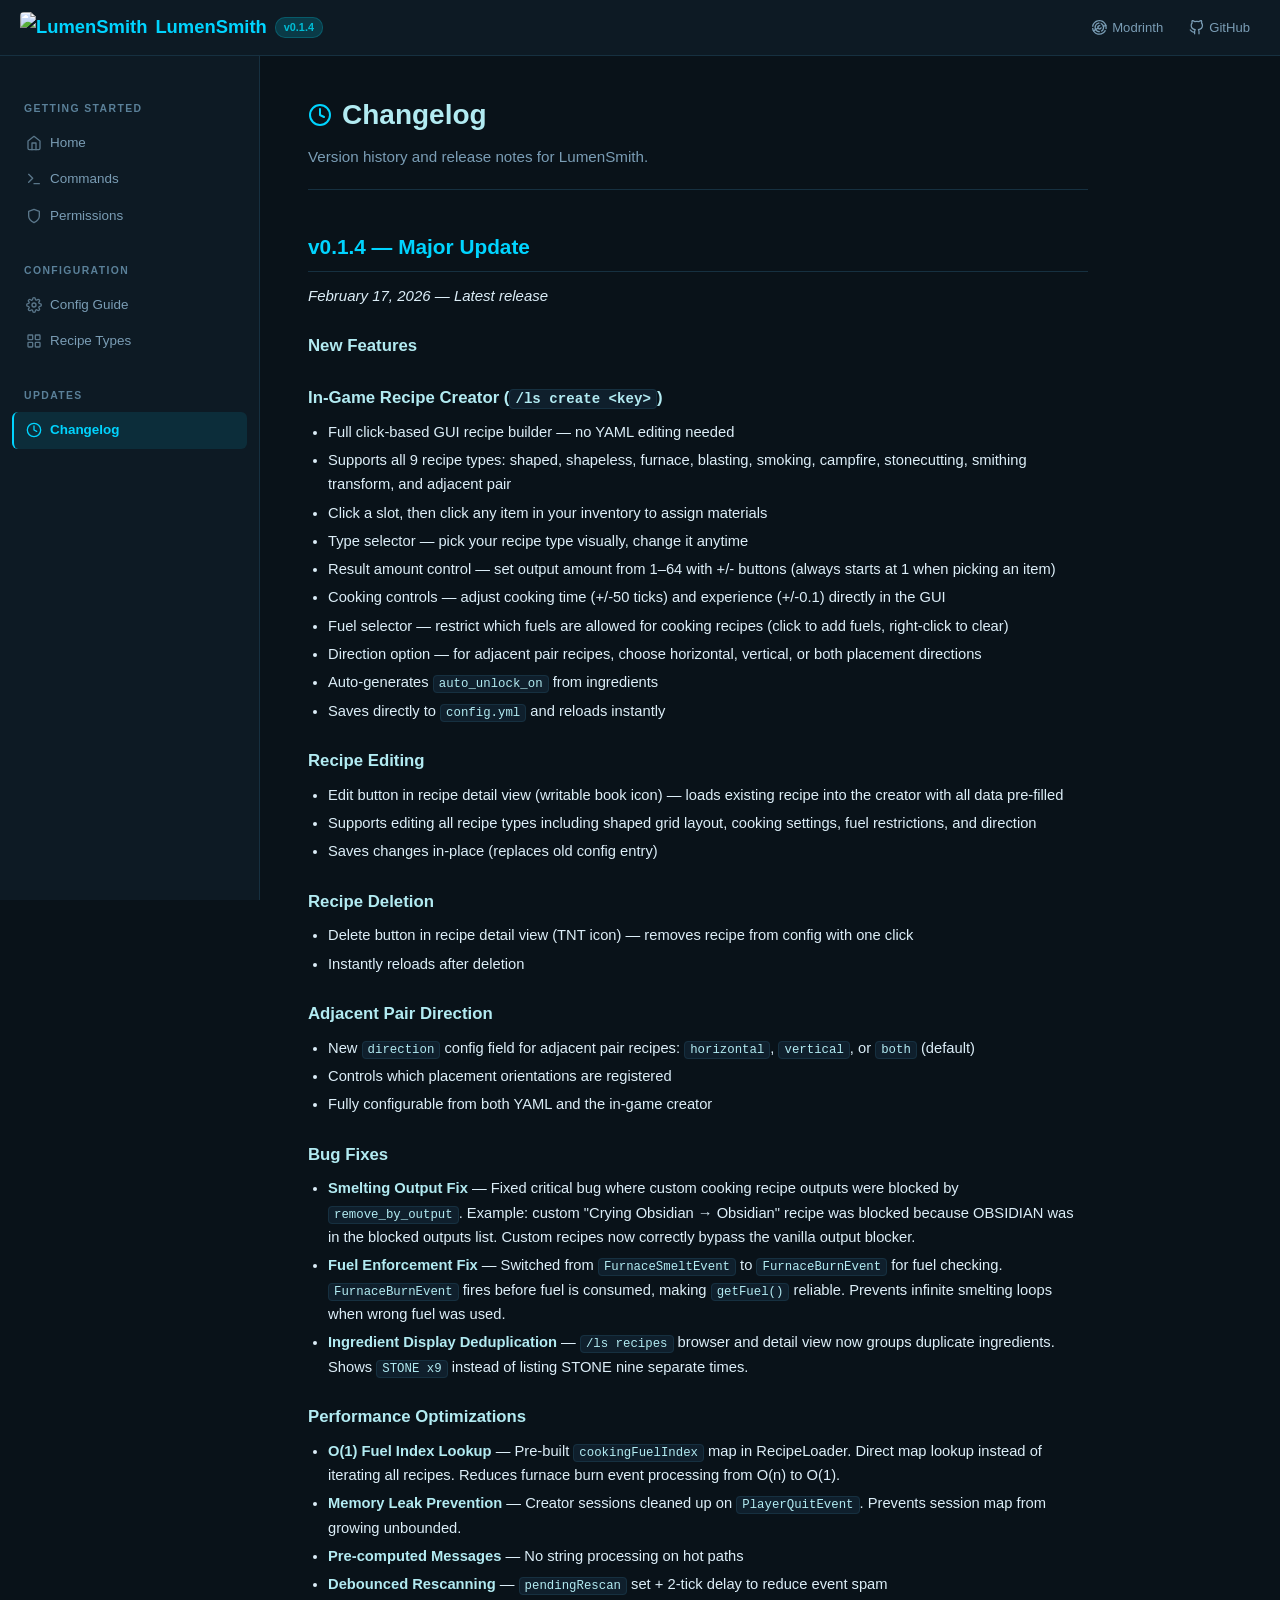
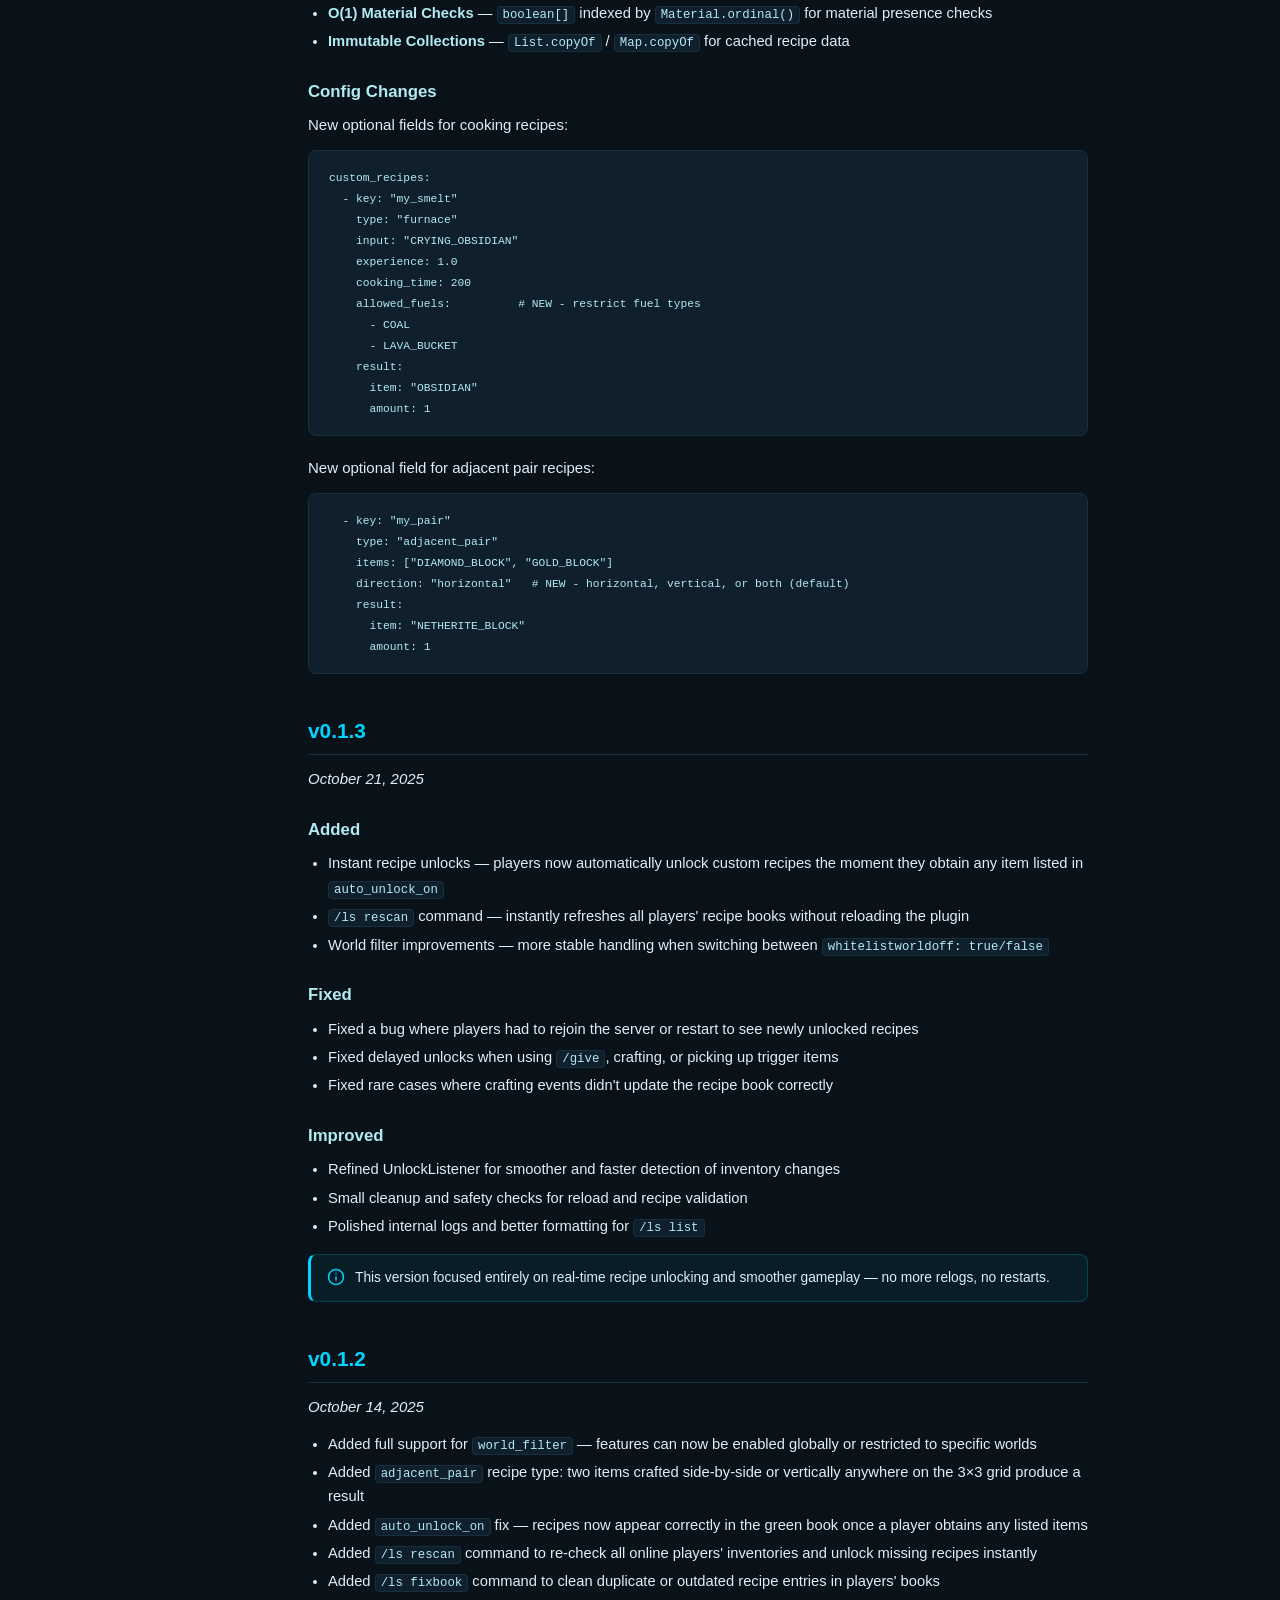
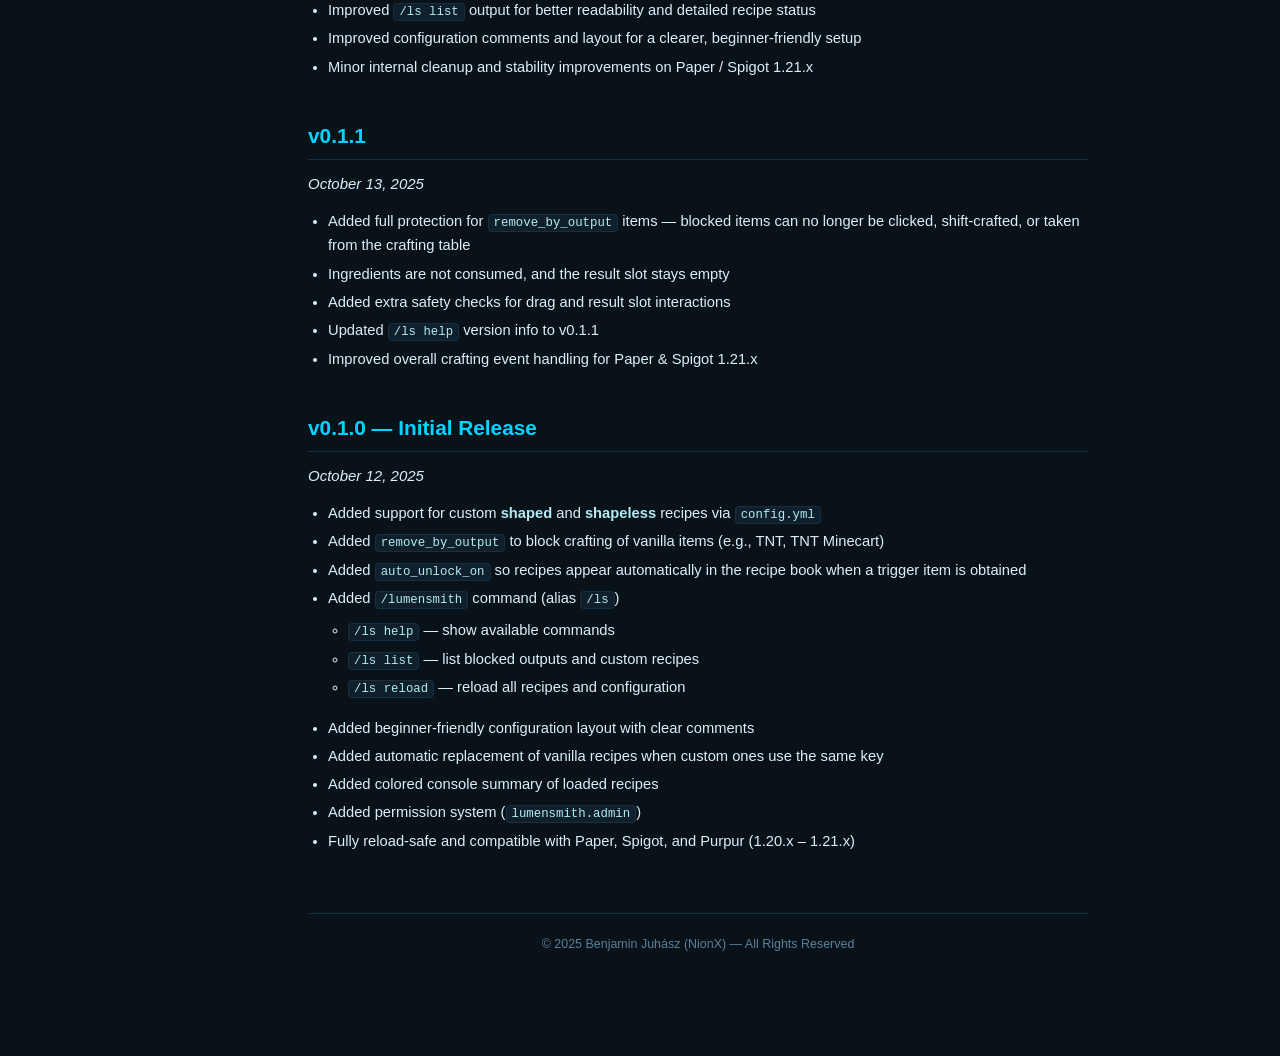
==== wiki/changelog.html @ 0054cf78 "wiki page" ====
<!DOCTYPE html>
<html lang="en">
<head>
  <meta charset="UTF-8">
  <meta name="viewport" content="width=device-width, initial-scale=1.0">
  <title>Changelog — LumenSmith Wiki</title>
  <link rel="stylesheet" href="css/style.css">
</head>
<body>

  <!-- ═══ Header ═══ -->
  <header class="site-header">
    <button class="menu-toggle" onclick="document.querySelector('.sidebar').classList.toggle('open')">
      <svg class="icon-svg" viewBox="0 0 24 24"><line x1="3" y1="6" x2="21" y2="6"/><line x1="3" y1="12" x2="21" y2="12"/><line x1="3" y1="18" x2="21" y2="18"/></svg>
    </button>
    <a href="index.html" class="logo">
      <img src="https://cdn.modrinth.com/data/B3BY6f3D/94a38963d6765730594aa68eed4b2196b29d982b_96.webp" alt="LumenSmith">
      LumenSmith
      <span class="version">v0.1.4</span>
    </a>
    <nav class="header-right">
      <a href="https://modrinth.com/plugin/lumensmith" target="_blank" class="header-link">
        <svg class="icon-svg" viewBox="0 0 600 600"><g fill="currentColor"><path d="m29 424.4 188.2-112.95-17.15-45.48 53.75-55.21 67.93-14.64 19.67 24.21-31.32 31.72-27.3 8.6-19.52 20.05 9.56 26.6 19.4 20.6 27.36-7.28 19.47-21.38 42.51-13.47 12.67 28.5-43.87 53.78-73.5 23.27-32.97-36.7L55.06 467.94C46.1 456.41 35.67 440.08 29 424.4Zm543.03-230.25-149.5 40.32c8.24 21.92 10.95 34.8 13.23 49l149.23-40.26c-2.38-15.94-6.65-32.17-12.96-49.06Z"/><path d="M51.28 316.13c10.59 125 115.54 223.3 243.27 223.3 96.51 0 180.02-56.12 219.63-137.46l48.61 16.83c-46.78 101.34-149.35 171.75-268.24 171.75C138.6 590.55 10.71 469.38 0 316.13h51.28ZM.78 265.24C15.86 116.36 141.73 0 294.56 0c162.97 0 295.28 132.31 295.28 295.28 0 26.14-3.4 51.49-9.8 75.63l-48.48-16.78a244.28 244.28 0 0 0 7.15-58.85c0-134.75-109.4-244.15-244.15-244.15-124.58 0-227.49 93.5-242.32 214.11H.8Z"/><path d="M293.77 153.17c-78.49.07-142.2 63.83-142.2 142.34 0 78.56 63.79 142.34 142.35 142.34 3.98 0 7.93-.16 11.83-.49l14.22 49.76a194.65 194.65 0 0 1-26.05 1.74c-106.72 0-193.36-86.64-193.36-193.35 0-106.72 86.64-193.35 193.36-193.35 2.64 0 5.28.05 7.9.16l-8.05 50.85Zm58.2-42.13c78.39 24.67 135.3 97.98 135.3 184.47 0 80.07-48.77 148.83-118.2 178.18l-14.17-49.55c48.08-22.85 81.36-71.89 81.36-128.63 0-60.99-38.44-113.07-92.39-133.32l8.1-51.15Z"/></g></svg>
        Modrinth
      </a>
      <a href="https://github.com/nionx01/LumenSmith" target="_blank" class="header-link">
        <svg class="icon-svg" viewBox="0 0 24 24"><path d="M9 19c-5 1.5-5-2.5-7-3m14 6v-3.87a3.37 3.37 0 00-.94-2.61c3.14-.35 6.44-1.54 6.44-7A5.44 5.44 0 0020 4.77 5.07 5.07 0 0019.91 1S18.73.65 16 2.48a13.38 13.38 0 00-7 0C6.27.65 5.09 1 5.09 1A5.07 5.07 0 005 4.77a5.44 5.44 0 00-1.5 3.78c0 5.42 3.3 6.61 6.44 7A3.37 3.37 0 009 18.13V22"/></svg>
        GitHub
      </a>
    </nav>
  </header>

  <!-- ═══ Sidebar ═══ -->
  <nav class="sidebar">
    <div class="sidebar-section">
      <h3>Getting Started</h3>
      <a href="index.html" class="nav-link">
        <svg class="icon-svg" viewBox="0 0 24 24"><path d="M3 9l9-7 9 7v11a2 2 0 01-2 2H5a2 2 0 01-2-2z"/><polyline points="9 22 9 12 15 12 15 22"/></svg>
        Home
      </a>
      <a href="commands.html" class="nav-link">
        <svg class="icon-svg" viewBox="0 0 24 24"><polyline points="4 17 10 11 4 5"/><line x1="12" y1="19" x2="20" y2="19"/></svg>
        Commands
      </a>
      <a href="permissions.html" class="nav-link">
        <svg class="icon-svg" viewBox="0 0 24 24"><path d="M12 22s8-4 8-10V5l-8-3-8 3v7c0 6 8 10 8 10z"/></svg>
        Permissions
      </a>
    </div>
    <div class="sidebar-section">
      <h3>Configuration</h3>
      <a href="configuration.html" class="nav-link">
        <svg class="icon-svg" viewBox="0 0 24 24"><circle cx="12" cy="12" r="3"/><path d="M19.4 15a1.65 1.65 0 00.33 1.82l.06.06a2 2 0 010 2.83 2 2 0 01-2.83 0l-.06-.06a1.65 1.65 0 00-1.82-.33 1.65 1.65 0 00-1 1.51V21a2 2 0 01-4 0v-.09A1.65 1.65 0 009 19.4a1.65 1.65 0 00-1.82.33l-.06.06a2 2 0 01-2.83-2.83l.06-.06A1.65 1.65 0 004.68 15a1.65 1.65 0 00-1.51-1H3a2 2 0 010-4h.09A1.65 1.65 0 004.6 9a1.65 1.65 0 00-.33-1.82l-.06-.06a2 2 0 012.83-2.83l.06.06A1.65 1.65 0 009 4.68a1.65 1.65 0 001-1.51V3a2 2 0 014 0v.09a1.65 1.65 0 001 1.51 1.65 1.65 0 001.82-.33l.06-.06a2 2 0 012.83 2.83l-.06.06A1.65 1.65 0 0019.4 9a1.65 1.65 0 001.51 1H21a2 2 0 010 4h-.09a1.65 1.65 0 00-1.51 1z"/></svg>
        Config Guide
      </a>
      <a href="recipes.html" class="nav-link">
        <svg class="icon-svg" viewBox="0 0 24 24"><rect x="3" y="3" width="7" height="7" rx="1"/><rect x="14" y="3" width="7" height="7" rx="1"/><rect x="3" y="14" width="7" height="7" rx="1"/><rect x="14" y="14" width="7" height="7" rx="1"/></svg>
        Recipe Types
      </a>
    </div>
    <div class="sidebar-section">
      <h3>Updates</h3>
      <a href="changelog.html" class="nav-link active">
        <svg class="icon-svg" viewBox="0 0 24 24"><circle cx="12" cy="12" r="10"/><polyline points="12 6 12 12 16 14"/></svg>
        Changelog
      </a>
    </div>
  </nav>

  <!-- ═══ Main Content ═══ -->
  <main class="main">
    <div class="page-header">
      <h1>
        <svg class="icon-svg" viewBox="0 0 24 24"><circle cx="12" cy="12" r="10"/><polyline points="12 6 12 12 16 14"/></svg>
        Changelog
      </h1>
      <p class="subtitle">Version history and release notes for LumenSmith.</p>
    </div>

    <!-- ═══ v0.1.4 ═══ -->
    <h2>v0.1.4 &mdash; Major Update</h2>
    <p><em>February 17, 2026 &mdash; Latest release</em></p>

    <h3>New Features</h3>

    <h3>In-Game Recipe Creator (<code>/ls create &lt;key&gt;</code>)</h3>
    <ul>
      <li>Full click-based GUI recipe builder &mdash; no YAML editing needed</li>
      <li>Supports all 9 recipe types: shaped, shapeless, furnace, blasting, smoking, campfire, stonecutting, smithing transform, and adjacent pair</li>
      <li>Click a slot, then click any item in your inventory to assign materials</li>
      <li>Type selector &mdash; pick your recipe type visually, change it anytime</li>
      <li>Result amount control &mdash; set output amount from 1&ndash;64 with +/- buttons (always starts at 1 when picking an item)</li>
      <li>Cooking controls &mdash; adjust cooking time (+/-50 ticks) and experience (+/-0.1) directly in the GUI</li>
      <li>Fuel selector &mdash; restrict which fuels are allowed for cooking recipes (click to add fuels, right-click to clear)</li>
      <li>Direction option &mdash; for adjacent pair recipes, choose horizontal, vertical, or both placement directions</li>
      <li>Auto-generates <code>auto_unlock_on</code> from ingredients</li>
      <li>Saves directly to <code>config.yml</code> and reloads instantly</li>
    </ul>

    <h3>Recipe Editing</h3>
    <ul>
      <li>Edit button in recipe detail view (writable book icon) &mdash; loads existing recipe into the creator with all data pre-filled</li>
      <li>Supports editing all recipe types including shaped grid layout, cooking settings, fuel restrictions, and direction</li>
      <li>Saves changes in-place (replaces old config entry)</li>
    </ul>

    <h3>Recipe Deletion</h3>
    <ul>
      <li>Delete button in recipe detail view (TNT icon) &mdash; removes recipe from config with one click</li>
      <li>Instantly reloads after deletion</li>
    </ul>

    <h3>Adjacent Pair Direction</h3>
    <ul>
      <li>New <code>direction</code> config field for adjacent pair recipes: <code>horizontal</code>, <code>vertical</code>, or <code>both</code> (default)</li>
      <li>Controls which placement orientations are registered</li>
      <li>Fully configurable from both YAML and the in-game creator</li>
    </ul>

    <h3>Bug Fixes</h3>
    <ul>
      <li><strong>Smelting Output Fix</strong> &mdash; Fixed critical bug where custom cooking recipe outputs were blocked by <code>remove_by_output</code>. Example: custom "Crying Obsidian &rarr; Obsidian" recipe was blocked because OBSIDIAN was in the blocked outputs list. Custom recipes now correctly bypass the vanilla output blocker.</li>
      <li><strong>Fuel Enforcement Fix</strong> &mdash; Switched from <code>FurnaceSmeltEvent</code> to <code>FurnaceBurnEvent</code> for fuel checking. <code>FurnaceBurnEvent</code> fires before fuel is consumed, making <code>getFuel()</code> reliable. Prevents infinite smelting loops when wrong fuel was used.</li>
      <li><strong>Ingredient Display Deduplication</strong> &mdash; <code>/ls recipes</code> browser and detail view now groups duplicate ingredients. Shows <code>STONE x9</code> instead of listing STONE nine separate times.</li>
    </ul>

    <h3>Performance Optimizations</h3>
    <ul>
      <li><strong>O(1) Fuel Index Lookup</strong> &mdash; Pre-built <code>cookingFuelIndex</code> map in RecipeLoader. Direct map lookup instead of iterating all recipes. Reduces furnace burn event processing from O(n) to O(1).</li>
      <li><strong>Memory Leak Prevention</strong> &mdash; Creator sessions cleaned up on <code>PlayerQuitEvent</code>. Prevents session map from growing unbounded.</li>
      <li><strong>Pre-computed Messages</strong> &mdash; No string processing on hot paths</li>
      <li><strong>Debounced Rescanning</strong> &mdash; <code>pendingRescan</code> set + 2-tick delay to reduce event spam</li>
      <li><strong>O(1) Material Checks</strong> &mdash; <code>boolean[]</code> indexed by <code>Material.ordinal()</code> for material presence checks</li>
      <li><strong>Immutable Collections</strong> &mdash; <code>List.copyOf</code> / <code>Map.copyOf</code> for cached recipe data</li>
    </ul>

    <h3>Config Changes</h3>
    <p>New optional fields for cooking recipes:</p>
    <pre><code>custom_recipes:
  - key: "my_smelt"
    type: "furnace"
    input: "CRYING_OBSIDIAN"
    experience: 1.0
    cooking_time: 200
    allowed_fuels:          # NEW - restrict fuel types
      - COAL
      - LAVA_BUCKET
    result:
      item: "OBSIDIAN"
      amount: 1</code></pre>
    <p>New optional field for adjacent pair recipes:</p>
    <pre><code>  - key: "my_pair"
    type: "adjacent_pair"
    items: ["DIAMOND_BLOCK", "GOLD_BLOCK"]
    direction: "horizontal"   # NEW - horizontal, vertical, or both (default)
    result:
      item: "NETHERITE_BLOCK"
      amount: 1</code></pre>

    <!-- ═══ v0.1.3 ═══ -->
    <h2>v0.1.3</h2>
    <p><em>October 21, 2025</em></p>

    <h3>Added</h3>
    <ul>
      <li>Instant recipe unlocks &mdash; players now automatically unlock custom recipes the moment they obtain any item listed in <code>auto_unlock_on</code></li>
      <li><code>/ls rescan</code> command &mdash; instantly refreshes all players' recipe books without reloading the plugin</li>
      <li>World filter improvements &mdash; more stable handling when switching between <code>whitelistworldoff: true/false</code></li>
    </ul>

    <h3>Fixed</h3>
    <ul>
      <li>Fixed a bug where players had to rejoin the server or restart to see newly unlocked recipes</li>
      <li>Fixed delayed unlocks when using <code>/give</code>, crafting, or picking up trigger items</li>
      <li>Fixed rare cases where crafting events didn't update the recipe book correctly</li>
    </ul>

    <h3>Improved</h3>
    <ul>
      <li>Refined UnlockListener for smoother and faster detection of inventory changes</li>
      <li>Small cleanup and safety checks for reload and recipe validation</li>
      <li>Polished internal logs and better formatting for <code>/ls list</code></li>
    </ul>

    <div class="info-box note">
      <svg class="icon-svg" viewBox="0 0 24 24"><circle cx="12" cy="12" r="10"/><line x1="12" y1="16" x2="12" y2="12"/><line x1="12" y1="8" x2="12.01" y2="8"/></svg>
      <span>This version focused entirely on real-time recipe unlocking and smoother gameplay &mdash; no more relogs, no restarts.</span>
    </div>

    <!-- ═══ v0.1.2 ═══ -->
    <h2>v0.1.2</h2>
    <p><em>October 14, 2025</em></p>
    <ul>
      <li>Added full support for <code>world_filter</code> &mdash; features can now be enabled globally or restricted to specific worlds</li>
      <li>Added <code>adjacent_pair</code> recipe type: two items crafted side-by-side or vertically anywhere on the 3&times;3 grid produce a result</li>
      <li>Added <code>auto_unlock_on</code> fix &mdash; recipes now appear correctly in the green book once a player obtains any listed items</li>
      <li>Added <code>/ls rescan</code> command to re-check all online players' inventories and unlock missing recipes instantly</li>
      <li>Added <code>/ls fixbook</code> command to clean duplicate or outdated recipe entries in players' books</li>
      <li>Improved <code>/ls list</code> output for better readability and detailed recipe status</li>
      <li>Improved configuration comments and layout for a clearer, beginner-friendly setup</li>
      <li>Minor internal cleanup and stability improvements on Paper / Spigot 1.21.x</li>
    </ul>

    <!-- ═══ v0.1.1 ═══ -->
    <h2>v0.1.1</h2>
    <p><em>October 13, 2025</em></p>
    <ul>
      <li>Added full protection for <code>remove_by_output</code> items &mdash; blocked items can no longer be clicked, shift-crafted, or taken from the crafting table</li>
      <li>Ingredients are not consumed, and the result slot stays empty</li>
      <li>Added extra safety checks for drag and result slot interactions</li>
      <li>Updated <code>/ls help</code> version info to v0.1.1</li>
      <li>Improved overall crafting event handling for Paper &amp; Spigot 1.21.x</li>
    </ul>

    <!-- ═══ v0.1.0 ═══ -->
    <h2>v0.1.0 &mdash; Initial Release</h2>
    <p><em>October 12, 2025</em></p>
    <ul>
      <li>Added support for custom <strong>shaped</strong> and <strong>shapeless</strong> recipes via <code>config.yml</code></li>
      <li>Added <code>remove_by_output</code> to block crafting of vanilla items (e.g., TNT, TNT Minecart)</li>
      <li>Added <code>auto_unlock_on</code> so recipes appear automatically in the recipe book when a trigger item is obtained</li>
      <li>Added <code>/lumensmith</code> command (alias <code>/ls</code>)
        <ul>
          <li><code>/ls help</code> &mdash; show available commands</li>
          <li><code>/ls list</code> &mdash; list blocked outputs and custom recipes</li>
          <li><code>/ls reload</code> &mdash; reload all recipes and configuration</li>
        </ul>
      </li>
      <li>Added beginner-friendly configuration layout with clear comments</li>
      <li>Added automatic replacement of vanilla recipes when custom ones use the same key</li>
      <li>Added colored console summary of loaded recipes</li>
      <li>Added permission system (<code>lumensmith.admin</code>)</li>
      <li>Fully reload-safe and compatible with Paper, Spigot, and Purpur (1.20.x &ndash; 1.21.x)</li>
    </ul>

    <footer class="site-footer">
      &copy; 2025 Benjamin Juh&aacute;sz (NionX) &mdash; All Rights Reserved
    </footer>
  </main>

</body>
</html>
---- wiki/css/style.css ----
/* ═══════════════════════════════════════════════════════════════
   LumenSmith Wiki — GitHub Pages Stylesheet
   Professional documentation theme (cyan / teal / ice-blue)
   ═══════════════════════════════════════════════════════════════ */

/* ---------- Reset & Base ---------- */
*, *::before, *::after { box-sizing: border-box; margin: 0; padding: 0; }

:root {
  --bg:        #091219;
  --bg-card:   #0d1a24;
  --bg-code:   #0f1f2c;
  --bg-hover:  #112633;
  --border:    #163040;
  --border-lt: #1e3d52;

  --text:      #dceef8;
  --text-dim:  #7a9db5;
  --text-xs:   #5a8099;

  --cyan:      #00d4ff;
  --teal:      #00bcd4;
  --ice:       #b2ebf2;
  --dark-teal: #006978;
  --mint:      #4dd9b4;
  --amber:     #ffb74d;
  --red:       #ff6b6b;

  --accent:    var(--cyan);
  --accent2:   var(--mint);

  --sidebar-w: 260px;
  --header-h:  56px;
  --content-w: 780px;
}

html { scroll-behavior: smooth; }

body {
  font-family: -apple-system, BlinkMacSystemFont, "Segoe UI", Helvetica, Arial, sans-serif;
  background: var(--bg);
  color: var(--text);
  line-height: 1.65;
  min-height: 100vh;
  font-size: 15px;
}

a { color: var(--cyan); text-decoration: none; transition: color .15s; }
a:hover { color: var(--ice); }

/* ---------- SVG Icon Base ---------- */
.icon-svg {
  width: 18px;
  height: 18px;
  flex-shrink: 0;
  stroke: currentColor;
  fill: none;
  stroke-width: 2;
  stroke-linecap: round;
  stroke-linejoin: round;
}

.icon-svg-sm { width: 16px; height: 16px; }
.icon-svg-lg { width: 20px; height: 20px; }
.icon-svg-xl { width: 28px; height: 28px; }

/* ---------- Header ---------- */
.site-header {
  position: fixed;
  top: 0; left: 0; right: 0;
  height: var(--header-h);
  background: var(--bg-card);
  border-bottom: 1px solid var(--border);
  display: flex;
  align-items: center;
  padding: 0 20px;
  z-index: 100;
  backdrop-filter: blur(8px);
}

.site-header .logo {
  font-size: 1.15rem;
  font-weight: 700;
  color: var(--cyan);
  display: flex;
  align-items: center;
  gap: 8px;
  text-decoration: none;
}

.site-header .logo:hover { color: var(--ice); }

.site-header .logo img {
  height: 30px;
  border-radius: 4px;
}

.site-header .version {
  font-size: 0.68rem;
  background: rgba(0, 188, 212, 0.2);
  color: var(--teal);
  padding: 1px 8px;
  border-radius: 10px;
  font-weight: 600;
  border: 1px solid rgba(0, 188, 212, 0.25);
}

.header-right {
  margin-left: auto;
  display: flex;
  align-items: center;
  gap: 6px;
}

.header-link {
  display: flex;
  align-items: center;
  gap: 5px;
  color: var(--text-dim);
  font-size: 0.82rem;
  padding: 5px 10px;
  border-radius: 6px;
  transition: color .15s, background .15s;
}

.header-link:hover {
  color: var(--text);
  background: var(--bg-hover);
}

.header-link .icon-svg { width: 15px; height: 15px; }

/* ---------- Sidebar ---------- */
.sidebar {
  position: fixed;
  top: var(--header-h);
  left: 0;
  bottom: 0;
  width: var(--sidebar-w);
  background: var(--bg-card);
  border-right: 1px solid var(--border);
  padding: 16px 0;
  overflow-y: auto;
  z-index: 90;
}

.sidebar-section {
  padding: 0 12px;
  margin-bottom: 22px;
}

.sidebar-section h3 {
  font-size: 0.65rem;
  text-transform: uppercase;
  letter-spacing: 1.4px;
  color: var(--text-xs);
  margin-bottom: 4px;
  padding: 4px 12px;
  font-weight: 600;
}

.nav-link {
  display: flex;
  align-items: center;
  gap: 8px;
  padding: 7px 12px;
  border-radius: 6px;
  color: var(--text-dim);
  font-size: 0.84rem;
  transition: all .15s;
  border-left: 2px solid transparent;
}

.nav-link:hover {
  background: rgba(0, 212, 255, 0.06);
  color: var(--text);
}

.nav-link.active {
  background: rgba(0, 212, 255, 0.1);
  color: var(--cyan);
  font-weight: 600;
  border-left-color: var(--cyan);
}

.nav-link .icon-svg {
  width: 16px;
  height: 16px;
  opacity: 0.7;
}

.nav-link.active .icon-svg,
.nav-link:hover .icon-svg { opacity: 1; }

/* ---------- Main Content ---------- */
.main {
  margin-left: var(--sidebar-w);
  margin-top: var(--header-h);
  padding: 36px 48px 80px;
  max-width: calc(var(--content-w) + 96px);
}

/* ---------- Page Header ---------- */
.page-header {
  margin-bottom: 32px;
  padding-bottom: 20px;
  border-bottom: 1px solid var(--border);
}

.page-header h1 {
  font-size: 1.75rem;
  color: var(--ice);
  margin-bottom: 6px;
  border: none;
  padding: 0;
  display: flex;
  align-items: center;
  gap: 10px;
}

.page-header h1 .icon-svg {
  color: var(--cyan);
  width: 24px;
  height: 24px;
}

.page-header .subtitle {
  color: var(--text-dim);
  font-size: 0.95rem;
  margin: 0;
}

/* ---------- Typography ---------- */
h1 {
  font-size: 1.75rem;
  margin-bottom: 8px;
  color: var(--ice);
  border-bottom: 1px solid var(--border);
  padding-bottom: 12px;
}

h2 {
  font-size: 1.3rem;
  margin-top: 40px;
  margin-bottom: 12px;
  color: var(--cyan);
  padding-bottom: 6px;
  border-bottom: 1px solid var(--border);
}

h3 {
  font-size: 1.05rem;
  margin-top: 24px;
  margin-bottom: 8px;
  color: var(--ice);
}

p { margin-bottom: 12px; color: var(--text); }

.subtitle {
  color: var(--text-dim);
  font-size: 0.95rem;
  margin-bottom: 24px;
}

/* ---------- Hero ---------- */
.hero {
  text-align: center;
  padding: 40px 0 36px;
  margin-bottom: 36px;
}

.hero img {
  border-radius: 8px;
}

.hero .tagline {
  font-size: 1.05rem;
  color: var(--text-dim);
  margin-bottom: 20px;
}

.hero-badges {
  display: flex;
  justify-content: center;
  gap: 8px;
  flex-wrap: wrap;
}

.badge {
  display: inline-flex;
  align-items: center;
  gap: 5px;
  padding: 3px 12px;
  border-radius: 16px;
  font-size: 0.75rem;
  font-weight: 600;
}

.badge .icon-svg { width: 13px; height: 13px; }

.badge-teal  { background: rgba(0, 188, 212, 0.12); color: var(--teal); border: 1px solid rgba(0, 188, 212, 0.25); }
.badge-mint  { background: rgba(77, 217, 180, 0.12); color: var(--mint); border: 1px solid rgba(77, 217, 180, 0.25); }
.badge-cyan  { background: rgba(0, 212, 255, 0.12);  color: var(--cyan); border: 1px solid rgba(0, 212, 255, 0.25); }

/* ---------- Quick Links Grid ---------- */
.quick-links {
  display: grid;
  grid-template-columns: repeat(auto-fill, minmax(180px, 1fr));
  gap: 10px;
  margin: 20px 0 32px;
}

.quick-link {
  display: flex;
  align-items: center;
  gap: 10px;
  padding: 14px 16px;
  background: var(--bg-card);
  border: 1px solid var(--border);
  border-radius: 8px;
  color: var(--text);
  transition: all .2s;
}

.quick-link:hover {
  border-color: var(--teal);
  background: var(--bg-hover);
  transform: translateY(-1px);
  box-shadow: 0 4px 20px rgba(0, 212, 255, 0.08);
}

.quick-link .icon-svg { color: var(--cyan); width: 20px; height: 20px; }
.quick-link span:last-child { font-weight: 600; font-size: 0.88rem; }

/* ---------- Feature Grid ---------- */
.feature-grid {
  display: grid;
  grid-template-columns: repeat(auto-fill, minmax(240px, 1fr));
  gap: 14px;
  margin: 20px 0;
}

.feature-card {
  background: var(--bg-card);
  border: 1px solid var(--border);
  border-radius: 10px;
  padding: 18px;
  transition: border-color .2s, box-shadow .2s;
}

.feature-card:hover {
  border-color: rgba(0, 188, 212, 0.4);
  box-shadow: 0 0 24px rgba(0, 212, 255, 0.06);
}

.feature-card .card-icon {
  display: flex;
  align-items: center;
  justify-content: center;
  width: 36px;
  height: 36px;
  border-radius: 8px;
  background: rgba(0, 212, 255, 0.08);
  color: var(--cyan);
  margin-bottom: 12px;
}

.feature-card .card-icon .icon-svg { width: 18px; height: 18px; }

.feature-card h3 {
  margin-top: 0;
  font-size: 0.95rem;
  margin-bottom: 4px;
  color: var(--text);
}

.feature-card p {
  font-size: 0.82rem;
  color: var(--text-dim);
  margin-bottom: 0;
  line-height: 1.5;
}

/* ---------- Tables ---------- */
table {
  width: 100%;
  border-collapse: collapse;
  margin: 14px 0 20px;
  font-size: 0.85rem;
}

th, td {
  padding: 9px 12px;
  text-align: left;
  border: 1px solid var(--border);
}

th {
  background: rgba(0, 212, 255, 0.05);
  font-weight: 600;
  color: var(--cyan);
  font-size: 0.8rem;
  text-transform: uppercase;
  letter-spacing: 0.5px;
}

td { color: var(--text); }

tr:hover td { background: rgba(0, 212, 255, 0.03); }

/* ---------- Code Blocks ---------- */
pre {
  background: var(--bg-code);
  border: 1px solid var(--border);
  border-radius: 8px;
  padding: 16px 20px;
  overflow-x: auto;
  margin: 12px 0 20px;
  font-size: 0.82rem;
  line-height: 1.6;
}

code {
  font-family: "JetBrains Mono", "SFMono-Regular", Consolas, "Liberation Mono", Menlo, monospace;
  font-size: 0.86em;
  color: var(--ice);
}

:not(pre) > code {
  background: var(--bg-code);
  padding: 1px 5px;
  border-radius: 4px;
  border: 1px solid var(--border);
  font-size: 0.84em;
}

/* ---------- Info Boxes ---------- */
.info-box {
  border-radius: 8px;
  padding: 12px 16px;
  margin: 14px 0;
  font-size: 0.86rem;
  display: flex;
  gap: 10px;
  align-items: flex-start;
  line-height: 1.55;
}

.info-box .icon-svg {
  flex-shrink: 0;
  margin-top: 1px;
  width: 18px;
  height: 18px;
}

.info-box.tip {
  background: rgba(77, 217, 180, 0.06);
  border: 1px solid rgba(77, 217, 180, 0.2);
  border-left: 3px solid var(--mint);
  color: var(--text);
}
.info-box.tip .icon-svg { color: var(--mint); }

.info-box.warn {
  background: rgba(255, 183, 77, 0.06);
  border: 1px solid rgba(255, 183, 77, 0.2);
  border-left: 3px solid var(--amber);
  color: var(--text);
}
.info-box.warn .icon-svg { color: var(--amber); }

.info-box.note {
  background: rgba(0, 212, 255, 0.06);
  border: 1px solid rgba(0, 212, 255, 0.2);
  border-left: 3px solid var(--cyan);
  color: var(--text);
}
.info-box.note .icon-svg { color: var(--cyan); }

/* ---------- Screenshots ---------- */
.screenshot-grid {
  display: grid;
  grid-template-columns: repeat(auto-fill, minmax(300px, 1fr));
  gap: 14px;
  margin: 16px 0;
}

.screenshot-grid img {
  width: 100%;
  border: 1px solid var(--border);
  border-radius: 8px;
  transition: border-color .2s;
}

.screenshot-grid img:hover { border-color: var(--teal); }

/* ---------- Lists ---------- */
ul, ol {
  margin: 8px 0 16px 20px;
  color: var(--text);
}

li { margin-bottom: 4px; font-size: 0.92rem; }
li code { font-size: 0.84em; }
li strong { color: var(--ice); }

/* ---------- Mobile ---------- */
.menu-toggle {
  display: none;
  background: none;
  border: none;
  color: var(--text);
  cursor: pointer;
  margin-right: 8px;
  padding: 4px;
}

@media (max-width: 768px) {
  .sidebar { transform: translateX(-100%); transition: transform .3s; z-index: 200; }
  .sidebar.open { transform: translateX(0); }
  .main { margin-left: 0; padding: 24px 18px 60px; }
  .menu-toggle { display: flex; }
  .hero h1 { font-size: 1.6rem; }
  .feature-grid { grid-template-columns: 1fr; }
  .quick-links { grid-template-columns: 1fr 1fr; }
}

/* ---------- Footer ---------- */
.site-footer {
  margin-top: 60px;
  padding: 20px 0;
  border-top: 1px solid var(--border);
  text-align: center;
  color: var(--text-xs);
  font-size: 0.78rem;
}

/* ---------- Scrollbar ---------- */
::-webkit-scrollbar { width: 6px; }
::-webkit-scrollbar-track { background: transparent; }
::-webkit-scrollbar-thumb { background: var(--border); border-radius: 3px; }
::-webkit-scrollbar-thumb:hover { background: var(--dark-teal); }

/* ---------- Selection ---------- */
::selection {
  background: rgba(0, 212, 255, 0.25);
  color: #fff;
}
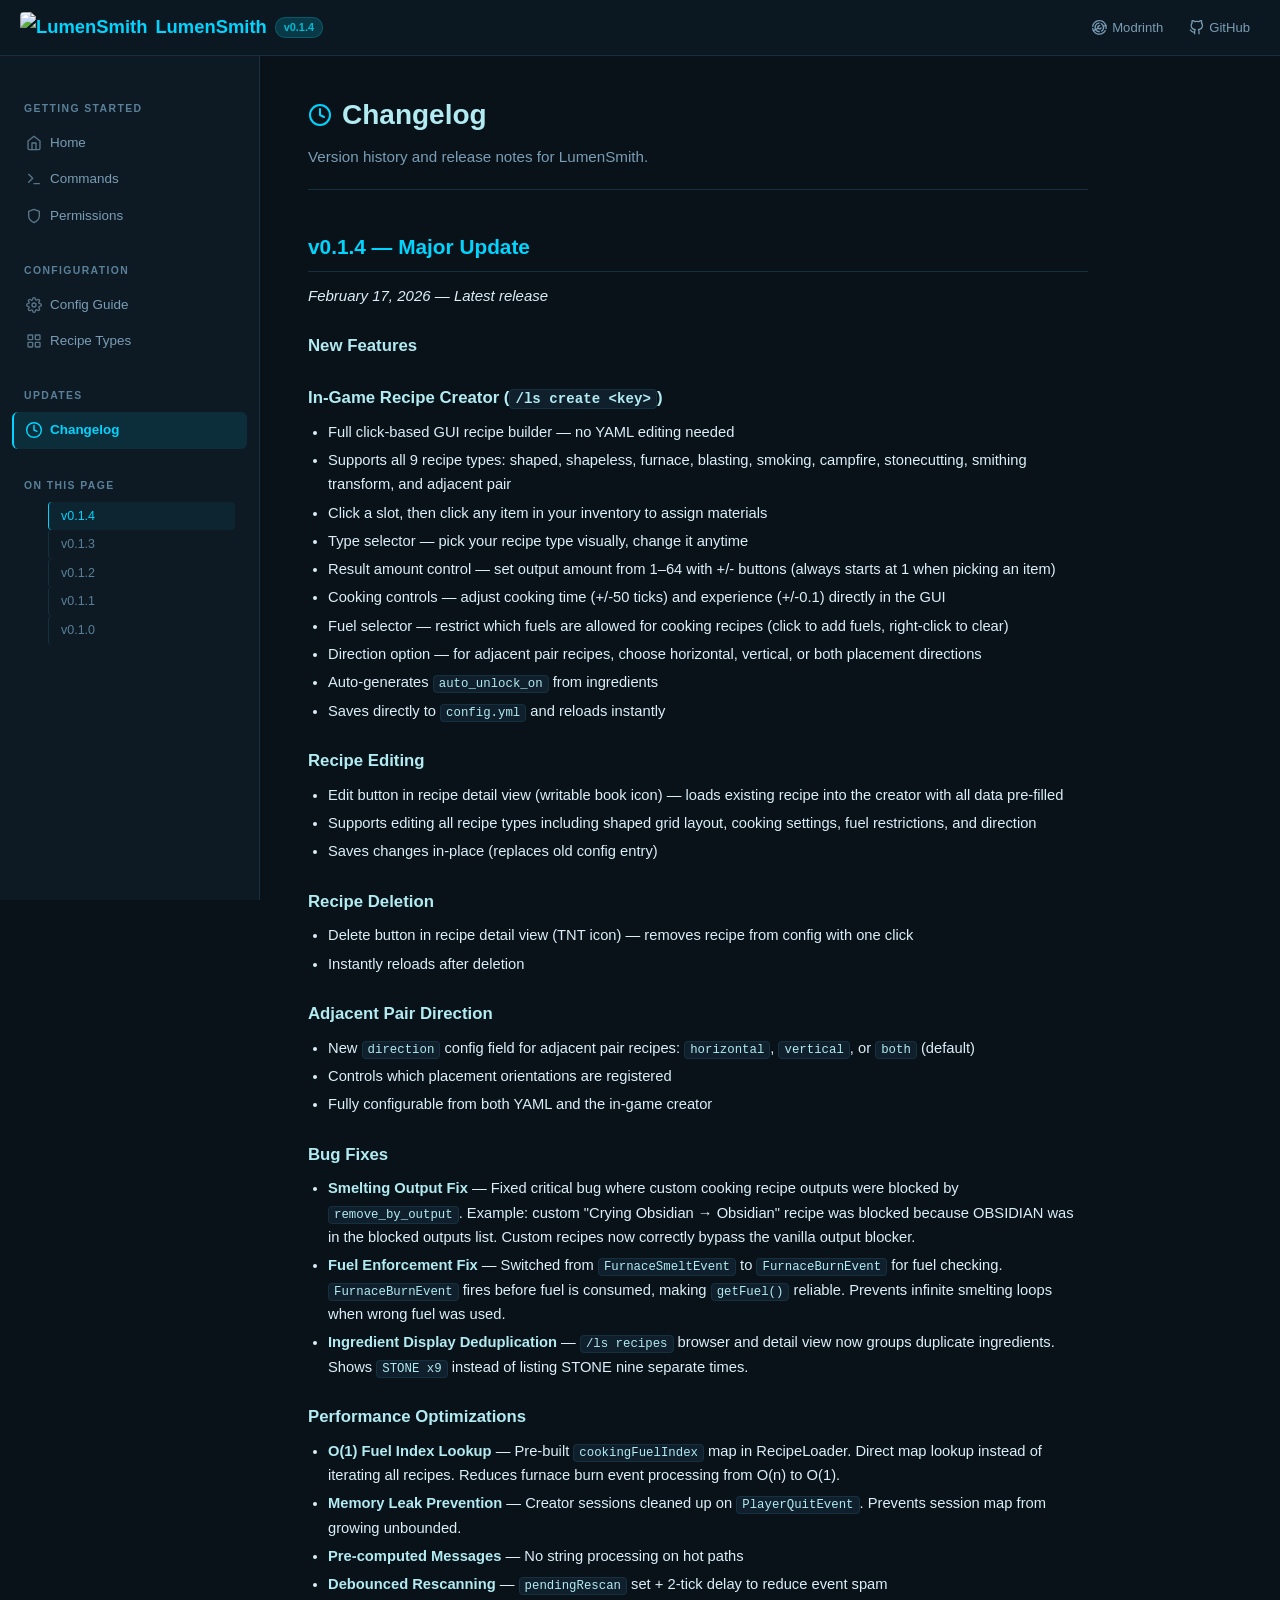
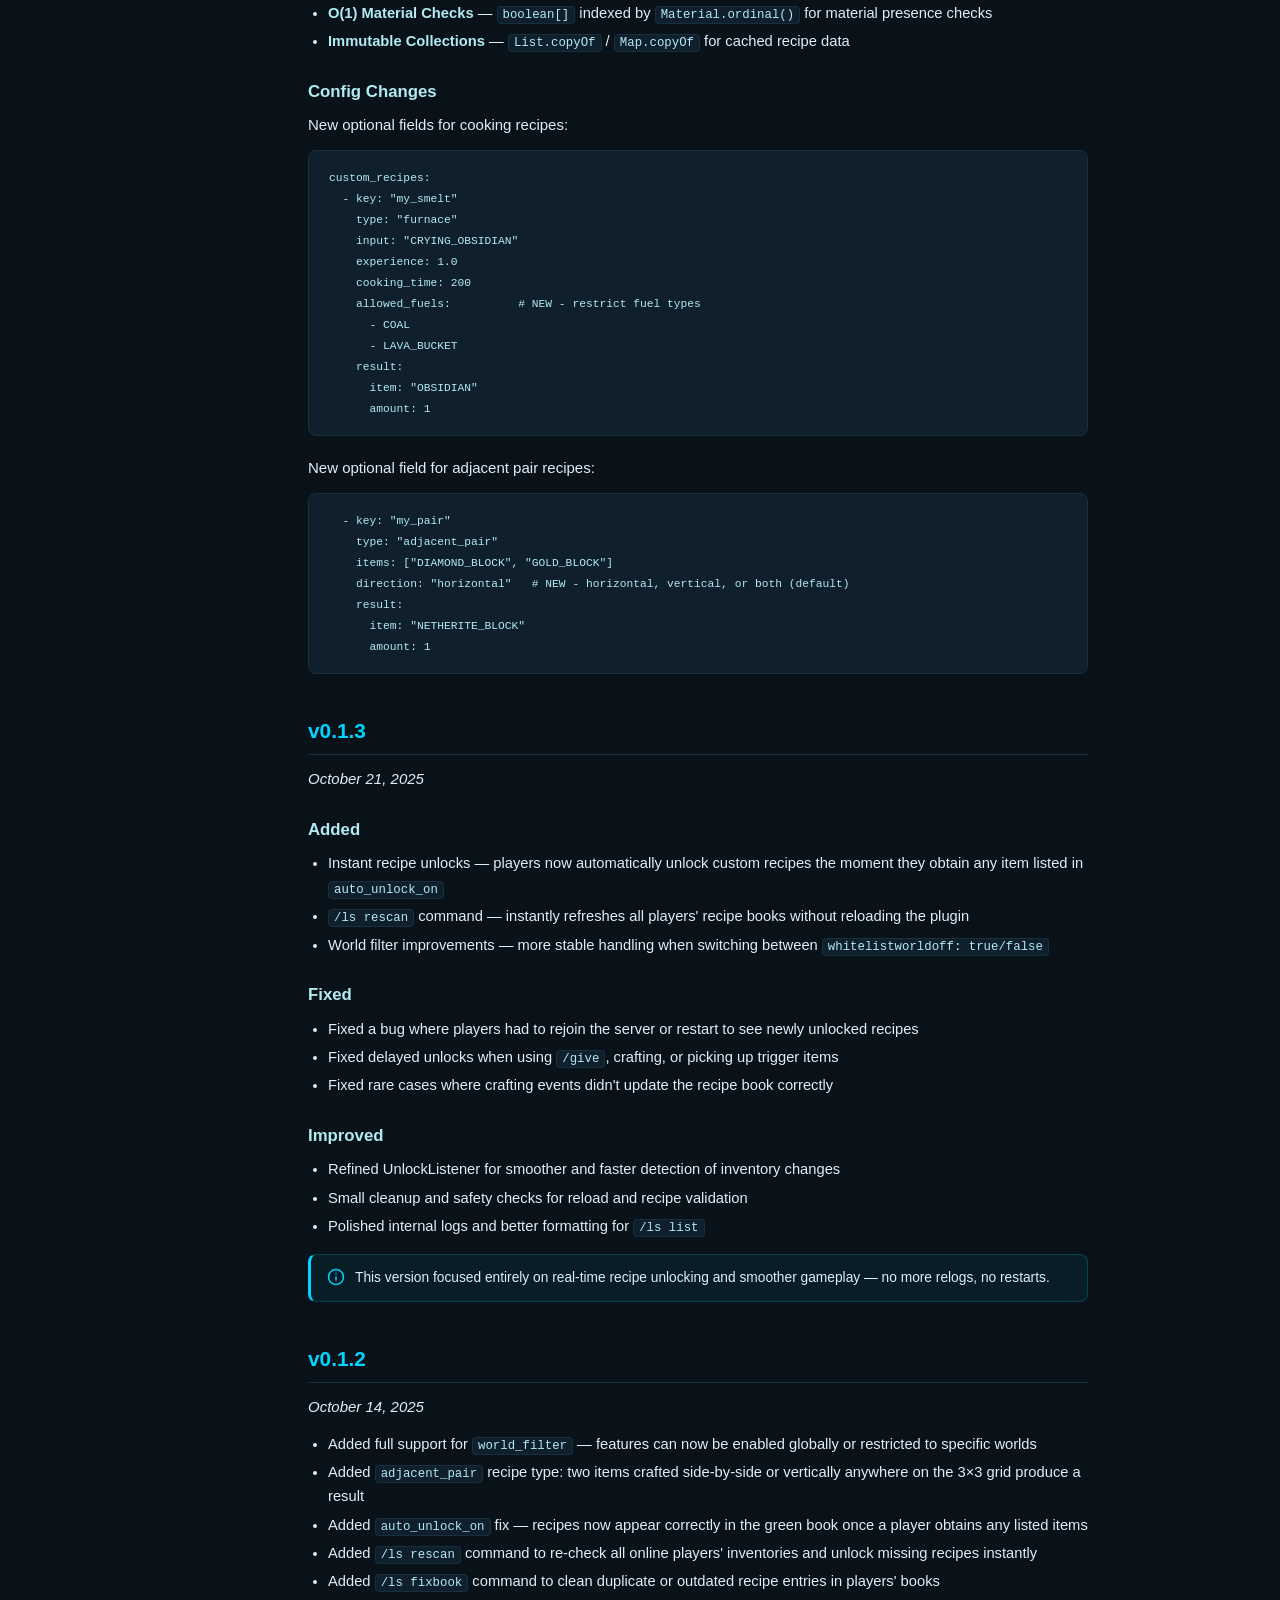
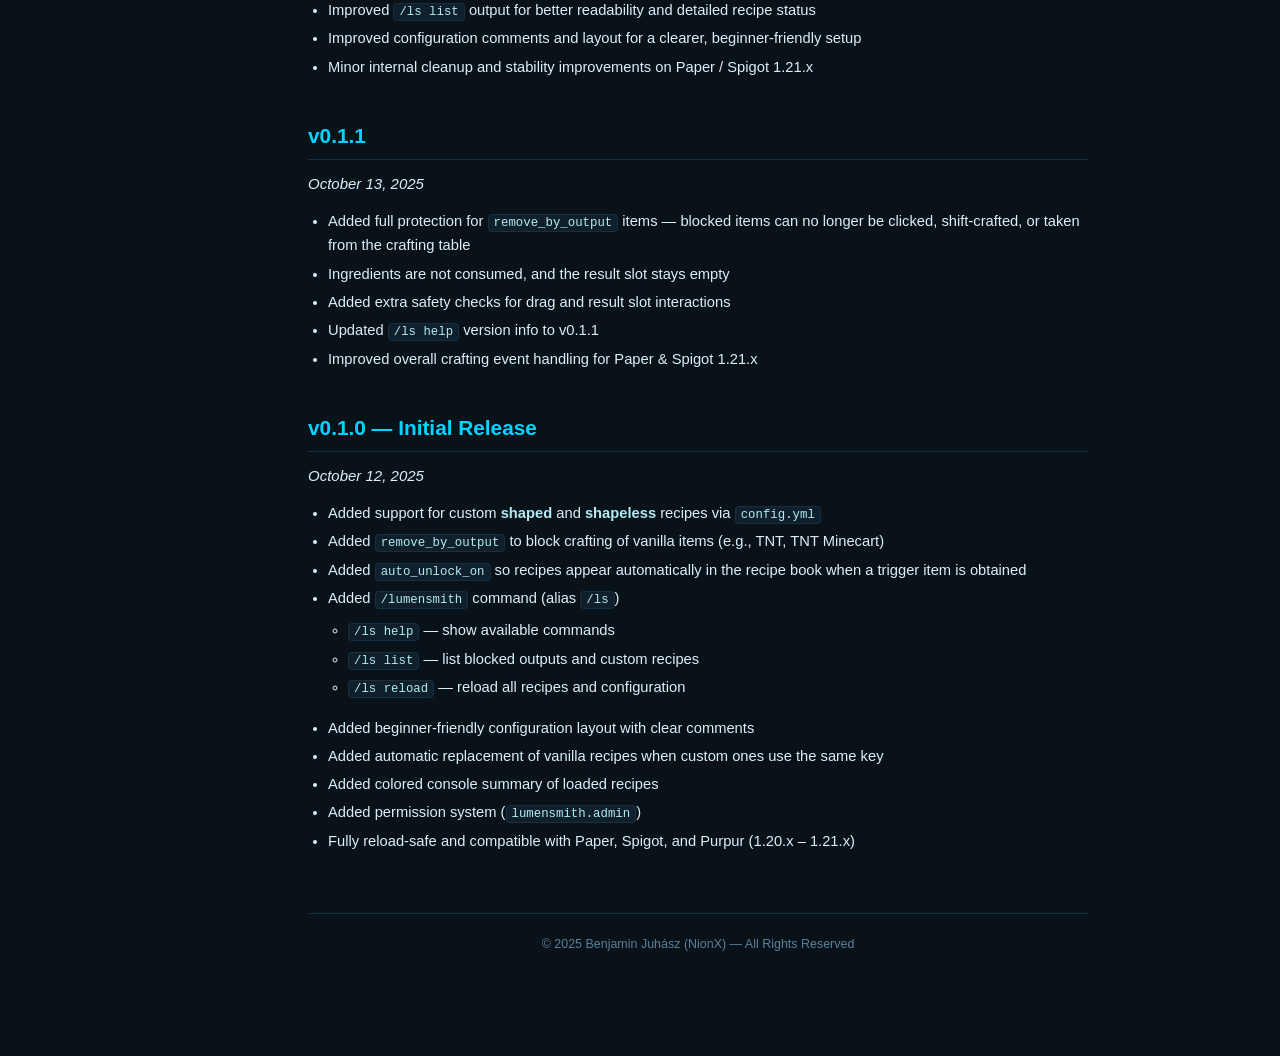
==== commit a36e2e7a: "new wiki look" ====
--- a/wiki/changelog.html
+++ b/wiki/changelog.html
@@ -3,6 +3,7 @@
 <head>
   <meta charset="UTF-8">
   <meta name="viewport" content="width=device-width, initial-scale=1.0">
+  <link rel="icon" type="image/x-icon" href="favo.png">
   <title>Changelog — LumenSmith Wiki</title>
   <link rel="stylesheet" href="css/style.css">
 </head>
@@ -10,7 +11,7 @@
 
   <!-- ═══ Header ═══ -->
   <header class="site-header">
-    <button class="menu-toggle" onclick="document.querySelector('.sidebar').classList.toggle('open')">
+    <button class="menu-toggle" aria-label="Toggle menu">
       <svg class="icon-svg" viewBox="0 0 24 24"><line x1="3" y1="6" x2="21" y2="6"/><line x1="3" y1="12" x2="21" y2="12"/><line x1="3" y1="18" x2="21" y2="18"/></svg>
     </button>
     <a href="index.html" class="logo">
@@ -29,6 +30,7 @@
       </a>
     </nav>
   </header>
+  <div class="sidebar-overlay"></div>
 
   <!-- ═══ Sidebar ═══ -->
   <nav class="sidebar">
@@ -64,6 +66,16 @@
         <svg class="icon-svg" viewBox="0 0 24 24"><circle cx="12" cy="12" r="10"/><polyline points="12 6 12 12 16 14"/></svg>
         Changelog
       </a>
+    </div>
+    <div class="sidebar-section">
+      <h3>On This Page</h3>
+      <div class="sidebar-sub">
+        <a href="#v014">v0.1.4</a>
+        <a href="#v013">v0.1.3</a>
+        <a href="#v012">v0.1.2</a>
+        <a href="#v011">v0.1.1</a>
+        <a href="#v010">v0.1.0</a>
+      </div>
     </div>
   </nav>
 
@@ -78,7 +90,7 @@
     </div>
 
     <!-- ═══ v0.1.4 ═══ -->
-    <h2>v0.1.4 &mdash; Major Update</h2>
+    <h2 id="v014">v0.1.4 &mdash; Major Update</h2>
     <p><em>February 17, 2026 &mdash; Latest release</em></p>
 
     <h3>New Features</h3>
@@ -158,7 +170,7 @@
       amount: 1</code></pre>
 
     <!-- ═══ v0.1.3 ═══ -->
-    <h2>v0.1.3</h2>
+    <h2 id="v013">v0.1.3</h2>
     <p><em>October 21, 2025</em></p>
 
     <h3>Added</h3>
@@ -188,7 +200,7 @@
     </div>
 
     <!-- ═══ v0.1.2 ═══ -->
-    <h2>v0.1.2</h2>
+    <h2 id="v012">v0.1.2</h2>
     <p><em>October 14, 2025</em></p>
     <ul>
       <li>Added full support for <code>world_filter</code> &mdash; features can now be enabled globally or restricted to specific worlds</li>
@@ -202,7 +214,7 @@
     </ul>
 
     <!-- ═══ v0.1.1 ═══ -->
-    <h2>v0.1.1</h2>
+    <h2 id="v011">v0.1.1</h2>
     <p><em>October 13, 2025</em></p>
     <ul>
       <li>Added full protection for <code>remove_by_output</code> items &mdash; blocked items can no longer be clicked, shift-crafted, or taken from the crafting table</li>
@@ -213,7 +225,7 @@
     </ul>
 
     <!-- ═══ v0.1.0 ═══ -->
-    <h2>v0.1.0 &mdash; Initial Release</h2>
+    <h2 id="v010">v0.1.0 &mdash; Initial Release</h2>
     <p><em>October 12, 2025</em></p>
     <ul>
       <li>Added support for custom <strong>shaped</strong> and <strong>shapeless</strong> recipes via <code>config.yml</code></li>
@@ -238,5 +250,6 @@
     </footer>
   </main>
 
+  <script src="js/wiki.js" defer></script>
 </body>
 </html>
--- a/wiki/css/style.css
+++ b/wiki/css/style.css
@@ -1,6 +1,7 @@
 /* ═══════════════════════════════════════════════════════════════
    LumenSmith Wiki — GitHub Pages Stylesheet
    Professional documentation theme (cyan / teal / ice-blue)
+   Enhanced with animations, mobile support & smooth interactions
    ═══════════════════════════════════════════════════════════════ */
 
 /* ---------- Reset & Base ---------- */
@@ -32,9 +33,12 @@
   --sidebar-w: 260px;
   --header-h:  56px;
   --content-w: 780px;
-}
-
-html { scroll-behavior: smooth; }
+
+  --ease-out-expo: cubic-bezier(0.16, 1, 0.3, 1);
+  --ease-out-back: cubic-bezier(0.34, 1.56, 0.64, 1);
+}
+
+html { scroll-behavior: smooth; scroll-padding-top: calc(var(--header-h) + 20px); }
 
 body {
   font-family: -apple-system, BlinkMacSystemFont, "Segoe UI", Helvetica, Arial, sans-serif;
@@ -43,9 +47,10 @@
   line-height: 1.65;
   min-height: 100vh;
   font-size: 15px;
-}
-
-a { color: var(--cyan); text-decoration: none; transition: color .15s; }
+  overflow-x: hidden;
+}
+
+a { color: var(--cyan); text-decoration: none; transition: color .2s var(--ease-out-expo); }
 a:hover { color: var(--ice); }
 
 /* ---------- SVG Icon Base ---------- */
@@ -64,18 +69,80 @@
 .icon-svg-lg { width: 20px; height: 20px; }
 .icon-svg-xl { width: 28px; height: 28px; }
 
+/* ---------- Page Load Animation ---------- */
+@keyframes fadeInUp {
+  from { opacity: 0; transform: translateY(24px); }
+  to   { opacity: 1; transform: translateY(0); }
+}
+
+@keyframes fadeIn {
+  from { opacity: 0; }
+  to   { opacity: 1; }
+}
+
+@keyframes slideInLeft {
+  from { opacity: 0; transform: translateX(-20px); }
+  to   { opacity: 1; transform: translateX(0); }
+}
+
+@keyframes scaleIn {
+  from { opacity: 0; transform: scale(0.92); }
+  to   { opacity: 1; transform: scale(1); }
+}
+
+@keyframes glowPulse {
+  0%, 100% { box-shadow: 0 0 0 rgba(0, 212, 255, 0); }
+  50%      { box-shadow: 0 0 20px rgba(0, 212, 255, 0.15); }
+}
+
+/* ---------- Scroll Reveal ---------- */
+.reveal {
+  opacity: 0;
+  transform: translateY(20px);
+  transition: opacity 0.6s var(--ease-out-expo), transform 0.6s var(--ease-out-expo);
+}
+
+.reveal.visible {
+  opacity: 1;
+  transform: translateY(0);
+}
+
+/* Stagger children */
+.reveal-stagger > * {
+  opacity: 0;
+  transform: translateY(16px);
+  transition: opacity 0.5s var(--ease-out-expo), transform 0.5s var(--ease-out-expo);
+}
+
+.reveal-stagger.visible > * {
+  opacity: 1;
+  transform: translateY(0);
+}
+
+.reveal-stagger.visible > *:nth-child(1) { transition-delay: 0s; }
+.reveal-stagger.visible > *:nth-child(2) { transition-delay: 0.06s; }
+.reveal-stagger.visible > *:nth-child(3) { transition-delay: 0.12s; }
+.reveal-stagger.visible > *:nth-child(4) { transition-delay: 0.18s; }
+.reveal-stagger.visible > *:nth-child(5) { transition-delay: 0.24s; }
+.reveal-stagger.visible > *:nth-child(6) { transition-delay: 0.30s; }
+.reveal-stagger.visible > *:nth-child(7) { transition-delay: 0.36s; }
+.reveal-stagger.visible > *:nth-child(8) { transition-delay: 0.42s; }
+.reveal-stagger.visible > *:nth-child(9) { transition-delay: 0.48s; }
+
 /* ---------- Header ---------- */
 .site-header {
   position: fixed;
   top: 0; left: 0; right: 0;
   height: var(--header-h);
-  background: var(--bg-card);
+  background: rgba(13, 26, 36, 0.85);
   border-bottom: 1px solid var(--border);
   display: flex;
   align-items: center;
   padding: 0 20px;
   z-index: 100;
-  backdrop-filter: blur(8px);
+  backdrop-filter: blur(12px);
+  -webkit-backdrop-filter: blur(12px);
+  animation: fadeIn 0.4s ease-out;
 }
 
 .site-header .logo {
@@ -86,14 +153,18 @@
   align-items: center;
   gap: 8px;
   text-decoration: none;
-}
-
-.site-header .logo:hover { color: var(--ice); }
+  transition: color .2s, transform .2s var(--ease-out-expo);
+}
+
+.site-header .logo:hover { color: var(--ice); transform: scale(1.02); }
 
 .site-header .logo img {
   height: 30px;
   border-radius: 4px;
-}
+  transition: transform .3s var(--ease-out-back);
+}
+
+.site-header .logo:hover img { transform: rotate(-8deg) scale(1.1); }
 
 .site-header .version {
   font-size: 0.68rem;
@@ -103,6 +174,11 @@
   border-radius: 10px;
   font-weight: 600;
   border: 1px solid rgba(0, 188, 212, 0.25);
+  transition: background .2s, transform .2s;
+}
+
+.site-header .logo:hover .version {
+  background: rgba(0, 188, 212, 0.3);
 }
 
 .header-right {
@@ -120,12 +196,15 @@
   font-size: 0.82rem;
   padding: 5px 10px;
   border-radius: 6px;
-  transition: color .15s, background .15s;
+  transition: color .2s, background .2s, transform .2s var(--ease-out-expo);
+  position: relative;
+  overflow: hidden;
 }
 
 .header-link:hover {
   color: var(--text);
   background: var(--bg-hover);
+  transform: translateY(-1px);
 }
 
 .header-link .icon-svg { width: 15px; height: 15px; }
@@ -139,9 +218,11 @@
   width: var(--sidebar-w);
   background: var(--bg-card);
   border-right: 1px solid var(--border);
-  padding: 16px 0;
+  padding: 16px 0 80px;
   overflow-y: auto;
+  overscroll-behavior: contain;
   z-index: 90;
+  animation: slideInLeft 0.5s var(--ease-out-expo);
 }
 
 .sidebar-section {
@@ -167,13 +248,16 @@
   border-radius: 6px;
   color: var(--text-dim);
   font-size: 0.84rem;
-  transition: all .15s;
+  transition: all .2s var(--ease-out-expo);
   border-left: 2px solid transparent;
+  position: relative;
+  overflow: hidden;
 }
 
 .nav-link:hover {
   background: rgba(0, 212, 255, 0.06);
   color: var(--text);
+  transform: translateX(3px);
 }
 
 .nav-link.active {
@@ -187,10 +271,39 @@
   width: 16px;
   height: 16px;
   opacity: 0.7;
+  transition: opacity .2s, transform .3s var(--ease-out-expo);
 }
 
 .nav-link.active .icon-svg,
-.nav-link:hover .icon-svg { opacity: 1; }
+.nav-link:hover .icon-svg { opacity: 1; transform: scale(1.1); }
+
+/* Sidebar sub-links for on-page sections */
+.sidebar-sub {
+  padding: 0 12px 0 28px;
+}
+
+.sidebar-sub a {
+  display: block;
+  padding: 4px 12px;
+  font-size: 0.78rem;
+  color: var(--text-xs);
+  border-radius: 4px;
+  transition: all .2s var(--ease-out-expo);
+  border-left: 1px solid var(--border);
+  margin-left: 8px;
+}
+
+.sidebar-sub a:hover {
+  color: var(--text);
+  border-left-color: var(--teal);
+  background: rgba(0, 212, 255, 0.04);
+}
+
+.sidebar-sub a.active-section {
+  color: var(--cyan);
+  border-left-color: var(--cyan);
+  background: rgba(0, 212, 255, 0.06);
+}
 
 /* ---------- Main Content ---------- */
 .main {
@@ -198,6 +311,7 @@
   margin-top: var(--header-h);
   padding: 36px 48px 80px;
   max-width: calc(var(--content-w) + 96px);
+  animation: fadeInUp 0.5s var(--ease-out-expo);
 }
 
 /* ---------- Page Header ---------- */
@@ -246,6 +360,7 @@
   color: var(--cyan);
   padding-bottom: 6px;
   border-bottom: 1px solid var(--border);
+  position: relative;
 }
 
 h3 {
@@ -263,15 +378,42 @@
   margin-bottom: 24px;
 }
 
+/* ---------- Heading Anchor Links ---------- */
+.heading-anchor {
+  color: var(--text-xs);
+  opacity: 0;
+  margin-left: 8px;
+  font-size: 0.85em;
+  transition: opacity .2s, color .2s;
+  text-decoration: none;
+  vertical-align: middle;
+}
+
+h2:hover .heading-anchor,
+h3:hover .heading-anchor {
+  opacity: 1;
+}
+
+.heading-anchor:hover {
+  color: var(--cyan);
+  opacity: 1;
+}
+
 /* ---------- Hero ---------- */
 .hero {
   text-align: center;
   padding: 40px 0 36px;
   margin-bottom: 36px;
+  animation: scaleIn 0.6s var(--ease-out-expo);
 }
 
 .hero img {
   border-radius: 8px;
+  transition: transform .4s var(--ease-out-expo);
+}
+
+.hero img:hover {
+  transform: scale(1.02);
 }
 
 .hero .tagline {
@@ -295,6 +437,11 @@
   border-radius: 16px;
   font-size: 0.75rem;
   font-weight: 600;
+  transition: transform .2s var(--ease-out-expo), box-shadow .2s;
+}
+
+.badge:hover {
+  transform: translateY(-1px);
 }
 
 .badge .icon-svg { width: 13px; height: 13px; }
@@ -320,18 +467,37 @@
   border: 1px solid var(--border);
   border-radius: 8px;
   color: var(--text);
-  transition: all .2s;
-}
+  transition: all .25s var(--ease-out-expo);
+  position: relative;
+  overflow: hidden;
+}
+
+.quick-link::before {
+  content: '';
+  position: absolute;
+  top: 0; left: 0; right: 0; bottom: 0;
+  background: linear-gradient(135deg, rgba(0, 212, 255, 0.06) 0%, transparent 60%);
+  opacity: 0;
+  transition: opacity .3s;
+}
+
+.quick-link:hover::before { opacity: 1; }
 
 .quick-link:hover {
   border-color: var(--teal);
   background: var(--bg-hover);
-  transform: translateY(-1px);
-  box-shadow: 0 4px 20px rgba(0, 212, 255, 0.08);
-}
-
-.quick-link .icon-svg { color: var(--cyan); width: 20px; height: 20px; }
-.quick-link span:last-child { font-weight: 600; font-size: 0.88rem; }
+  transform: translateY(-2px);
+  box-shadow: 0 6px 24px rgba(0, 212, 255, 0.1);
+}
+
+.quick-link:active {
+  transform: translateY(0) scale(0.98);
+  transition-duration: 0.1s;
+}
+
+.quick-link .icon-svg { color: var(--cyan); width: 20px; height: 20px; transition: transform .3s var(--ease-out-back); }
+.quick-link:hover .icon-svg { transform: scale(1.15) rotate(-5deg); }
+.quick-link span:last-child { font-weight: 600; font-size: 0.88rem; position: relative; z-index: 1; }
 
 /* ---------- Feature Grid ---------- */
 .feature-grid {
@@ -346,12 +512,33 @@
   border: 1px solid var(--border);
   border-radius: 10px;
   padding: 18px;
-  transition: border-color .2s, box-shadow .2s;
-}
+  transition: border-color .3s, box-shadow .3s, transform .3s var(--ease-out-expo);
+  position: relative;
+  overflow: hidden;
+}
+
+.feature-card::after {
+  content: '';
+  position: absolute;
+  top: -50%; left: -50%;
+  width: 200%; height: 200%;
+  background: radial-gradient(circle at center, rgba(0, 212, 255, 0.04) 0%, transparent 60%);
+  opacity: 0;
+  transition: opacity .4s;
+  pointer-events: none;
+}
+
+.feature-card:hover::after { opacity: 1; }
 
 .feature-card:hover {
   border-color: rgba(0, 188, 212, 0.4);
-  box-shadow: 0 0 24px rgba(0, 212, 255, 0.06);
+  box-shadow: 0 4px 30px rgba(0, 212, 255, 0.08);
+  transform: translateY(-2px);
+}
+
+.feature-card:active {
+  transform: translateY(0);
+  transition-duration: 0.1s;
 }
 
 .feature-card .card-icon {
@@ -364,6 +551,12 @@
   background: rgba(0, 212, 255, 0.08);
   color: var(--cyan);
   margin-bottom: 12px;
+  transition: transform .3s var(--ease-out-back), background .3s;
+}
+
+.feature-card:hover .card-icon {
+  transform: scale(1.1) rotate(-3deg);
+  background: rgba(0, 212, 255, 0.14);
 }
 
 .feature-card .card-icon .icon-svg { width: 18px; height: 18px; }
@@ -394,6 +587,7 @@
   padding: 9px 12px;
   text-align: left;
   border: 1px solid var(--border);
+  transition: background .2s;
 }
 
 th {
@@ -407,7 +601,19 @@
 
 td { color: var(--text); }
 
-tr:hover td { background: rgba(0, 212, 255, 0.03); }
+tr:hover td { background: rgba(0, 212, 255, 0.04); }
+
+/* Responsive table wrapper */
+.table-wrap {
+  overflow-x: auto;
+  -webkit-overflow-scrolling: touch;
+  margin: 14px 0 20px;
+  border-radius: 8px;
+}
+
+.table-wrap table {
+  margin: 0;
+}
 
 /* ---------- Code Blocks ---------- */
 pre {
@@ -416,9 +622,16 @@
   border-radius: 8px;
   padding: 16px 20px;
   overflow-x: auto;
+  -webkit-overflow-scrolling: touch;
   margin: 12px 0 20px;
   font-size: 0.82rem;
   line-height: 1.6;
+  transition: border-color .2s, box-shadow .2s;
+}
+
+pre:hover {
+  border-color: var(--border-lt);
+  box-shadow: 0 2px 16px rgba(0, 0, 0, 0.2);
 }
 
 code {
@@ -433,6 +646,12 @@
   border-radius: 4px;
   border: 1px solid var(--border);
   font-size: 0.84em;
+  transition: background .2s, border-color .2s;
+}
+
+:not(pre) > code:hover {
+  background: var(--bg-hover);
+  border-color: var(--border-lt);
 }
 
 /* ---------- Info Boxes ---------- */
@@ -445,6 +664,11 @@
   gap: 10px;
   align-items: flex-start;
   line-height: 1.55;
+  transition: transform .2s var(--ease-out-expo), box-shadow .2s;
+}
+
+.info-box:hover {
+  transform: translateX(3px);
 }
 
 .info-box .icon-svg {
@@ -490,10 +714,15 @@
   width: 100%;
   border: 1px solid var(--border);
   border-radius: 8px;
-  transition: border-color .2s;
-}
-
-.screenshot-grid img:hover { border-color: var(--teal); }
+  transition: border-color .3s, transform .4s var(--ease-out-expo), box-shadow .3s;
+  cursor: pointer;
+}
+
+.screenshot-grid img:hover {
+  border-color: var(--teal);
+  transform: scale(1.02);
+  box-shadow: 0 8px 32px rgba(0, 0, 0, 0.3);
+}
 
 /* ---------- Lists ---------- */
 ul, ol {
@@ -504,6 +733,104 @@
 li { margin-bottom: 4px; font-size: 0.92rem; }
 li code { font-size: 0.84em; }
 li strong { color: var(--ice); }
+
+/* ---------- Back to Top Button ---------- */
+.back-to-top {
+  position: fixed;
+  bottom: 28px;
+  right: 28px;
+  width: 42px;
+  height: 42px;
+  border-radius: 50%;
+  background: var(--bg-card);
+  border: 1px solid var(--border);
+  color: var(--cyan);
+  display: flex;
+  align-items: center;
+  justify-content: center;
+  cursor: pointer;
+  z-index: 80;
+  opacity: 0;
+  visibility: hidden;
+  transform: translateY(12px) scale(0.8);
+  transition: all .3s var(--ease-out-expo);
+  box-shadow: 0 4px 20px rgba(0, 0, 0, 0.3);
+}
+
+.back-to-top.visible {
+  opacity: 1;
+  visibility: visible;
+  transform: translateY(0) scale(1);
+}
+
+.back-to-top:hover {
+  background: var(--bg-hover);
+  border-color: var(--teal);
+  transform: translateY(-2px) scale(1.05);
+  box-shadow: 0 6px 28px rgba(0, 212, 255, 0.15);
+}
+
+.back-to-top:active {
+  transform: translateY(0) scale(0.95);
+  transition-duration: 0.1s;
+}
+
+.back-to-top svg {
+  width: 20px;
+  height: 20px;
+  stroke: currentColor;
+  fill: none;
+  stroke-width: 2;
+  stroke-linecap: round;
+  stroke-linejoin: round;
+}
+
+/* ---------- Progress Bar (reading progress) ---------- */
+.reading-progress {
+  position: fixed;
+  top: var(--header-h);
+  left: 0;
+  width: 0%;
+  height: 2px;
+  background: linear-gradient(90deg, var(--cyan), var(--mint));
+  z-index: 101;
+  transition: width 0.1s linear;
+  border-radius: 0 1px 1px 0;
+}
+
+/* ---------- Click Ripple Effect ---------- */
+.ripple {
+  position: absolute;
+  border-radius: 50%;
+  background: rgba(0, 212, 255, 0.25);
+  transform: scale(0);
+  animation: rippleAnim 0.5s ease-out forwards;
+  pointer-events: none;
+}
+
+@keyframes rippleAnim {
+  to {
+    transform: scale(4);
+    opacity: 0;
+  }
+}
+
+/* ---------- Mobile Overlay ---------- */
+.sidebar-overlay {
+  display: none;
+  position: fixed;
+  top: 0; left: 0; right: 0; bottom: 0;
+  background: rgba(0, 0, 0, 0.5);
+  z-index: 150;
+  opacity: 0;
+  transition: opacity .3s;
+  backdrop-filter: blur(2px);
+  -webkit-backdrop-filter: blur(2px);
+}
+
+.sidebar-overlay.active {
+  opacity: 1;
+}
 
 /* ---------- Mobile ---------- */
 .menu-toggle {
@@ -514,16 +841,103 @@
   cursor: pointer;
   margin-right: 8px;
   padding: 4px;
+  transition: transform .2s;
+}
+
+.menu-toggle:active {
+  transform: scale(0.9);
+}
+
+@media (max-width: 900px) {
+  .main { max-width: 100%; }
 }
 
 @media (max-width: 768px) {
-  .sidebar { transform: translateX(-100%); transition: transform .3s; z-index: 200; }
-  .sidebar.open { transform: translateX(0); }
-  .main { margin-left: 0; padding: 24px 18px 60px; }
+  .sidebar {
+    transform: translateX(-100%);
+    transition: transform .35s var(--ease-out-expo);
+    z-index: 200;
+    width: 280px;
+    box-shadow: 4px 0 40px rgba(0, 0, 0, 0);
+  }
+
+  .sidebar.open {
+    transform: translateX(0);
+    box-shadow: 4px 0 40px rgba(0, 0, 0, 0.4);
+  }
+
+  .sidebar-overlay { display: block; }
+
+  .main {
+    margin-left: 0;
+    padding: 24px 18px 60px;
+  }
+
   .menu-toggle { display: flex; }
+
   .hero h1 { font-size: 1.6rem; }
+
   .feature-grid { grid-template-columns: 1fr; }
+
   .quick-links { grid-template-columns: 1fr 1fr; }
+
+  .screenshot-grid {
+    grid-template-columns: 1fr;
+  }
+
+  h2 { font-size: 1.15rem; }
+
+  pre {
+    font-size: 0.78rem;
+    padding: 12px 14px;
+  }
+
+  table {
+    font-size: 0.8rem;
+    display: block;
+    overflow-x: auto;
+    -webkit-overflow-scrolling: touch;
+  }
+
+  .back-to-top {
+    bottom: 20px;
+    right: 20px;
+    width: 38px;
+    height: 38px;
+  }
+
+  .header-link span { display: none; }
+  .header-link { padding: 5px 8px; }
+
+  .page-header h1 { font-size: 1.4rem; }
+}
+
+@media (max-width: 480px) {
+  .quick-links { grid-template-columns: 1fr; }
+
+  .hero-badges { gap: 6px; }
+  .badge { font-size: 0.7rem; padding: 2px 10px; }
+
+  .site-header .logo { font-size: 1rem; }
+  .site-header .logo img { height: 26px; }
+
+  .main { padding: 16px 14px 48px; }
+
+  .feature-card { padding: 14px; }
+
+  .info-box { font-size: 0.82rem; padding: 10px 12px; }
+}
+
+/* Touch-friendly adjustments */
+@media (hover: none) and (pointer: coarse) {
+  .nav-link { padding: 10px 12px; }
+  .quick-link { padding: 16px; }
+  .header-link { padding: 8px 12px; }
+
+  .heading-anchor { opacity: 0.5; }
+
+  .feature-card:hover { transform: none; }
+  .quick-link:hover { transform: none; }
 }
 
 /* ---------- Footer ---------- */
@@ -537,13 +951,55 @@
 }
 
 /* ---------- Scrollbar ---------- */
-::-webkit-scrollbar { width: 6px; }
+::-webkit-scrollbar { width: 6px; height: 6px; }
 ::-webkit-scrollbar-track { background: transparent; }
 ::-webkit-scrollbar-thumb { background: var(--border); border-radius: 3px; }
 ::-webkit-scrollbar-thumb:hover { background: var(--dark-teal); }
+
+/* Sidebar scrollbar — always visible so user knows it scrolls */
+.sidebar::-webkit-scrollbar { width: 4px; }
+.sidebar::-webkit-scrollbar-track { background: rgba(0, 0, 0, 0.1); }
+.sidebar::-webkit-scrollbar-thumb { background: var(--border-lt); border-radius: 2px; }
+.sidebar::-webkit-scrollbar-thumb:hover { background: var(--teal); }
+.sidebar { scrollbar-width: thin; scrollbar-color: var(--border-lt) transparent; }
 
 /* ---------- Selection ---------- */
 ::selection {
   background: rgba(0, 212, 255, 0.25);
   color: #fff;
 }
+
+/* ---------- Image Lightbox ---------- */
+.lightbox {
+  position: fixed;
+  top: 0; left: 0; right: 0; bottom: 0;
+  background: rgba(0, 0, 0, 0.85);
+  z-index: 500;
+  display: flex;
+  align-items: center;
+  justify-content: center;
+  cursor: zoom-out;
+  opacity: 0;
+  visibility: hidden;
+  transition: opacity .3s, visibility .3s;
+  backdrop-filter: blur(8px);
+  -webkit-backdrop-filter: blur(8px);
+}
+
+.lightbox.active {
+  opacity: 1;
+  visibility: visible;
+}
+
+.lightbox img {
+  max-width: 90vw;
+  max-height: 90vh;
+  border-radius: 8px;
+  box-shadow: 0 16px 64px rgba(0, 0, 0, 0.5);
+  transform: scale(0.9);
+  transition: transform .3s var(--ease-out-expo);
+}
+
+.lightbox.active img {
+  transform: scale(1);
+}
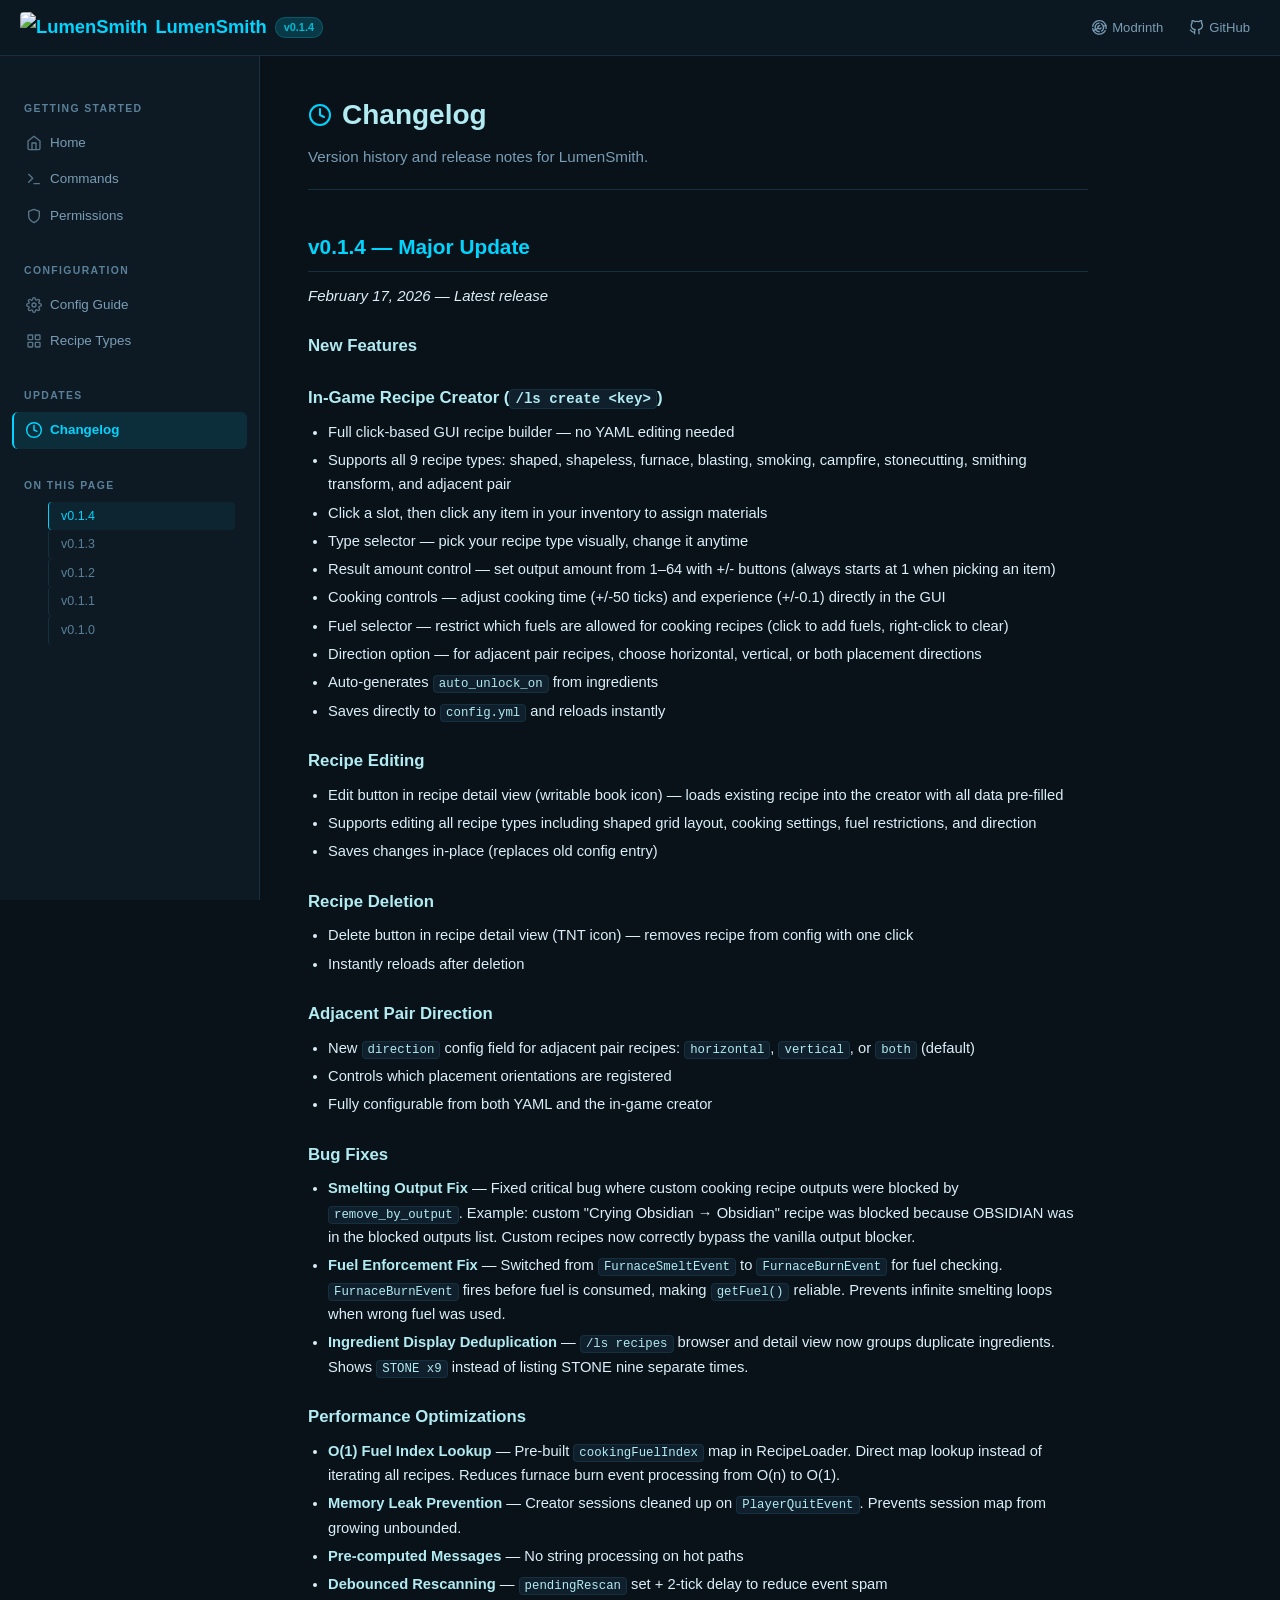
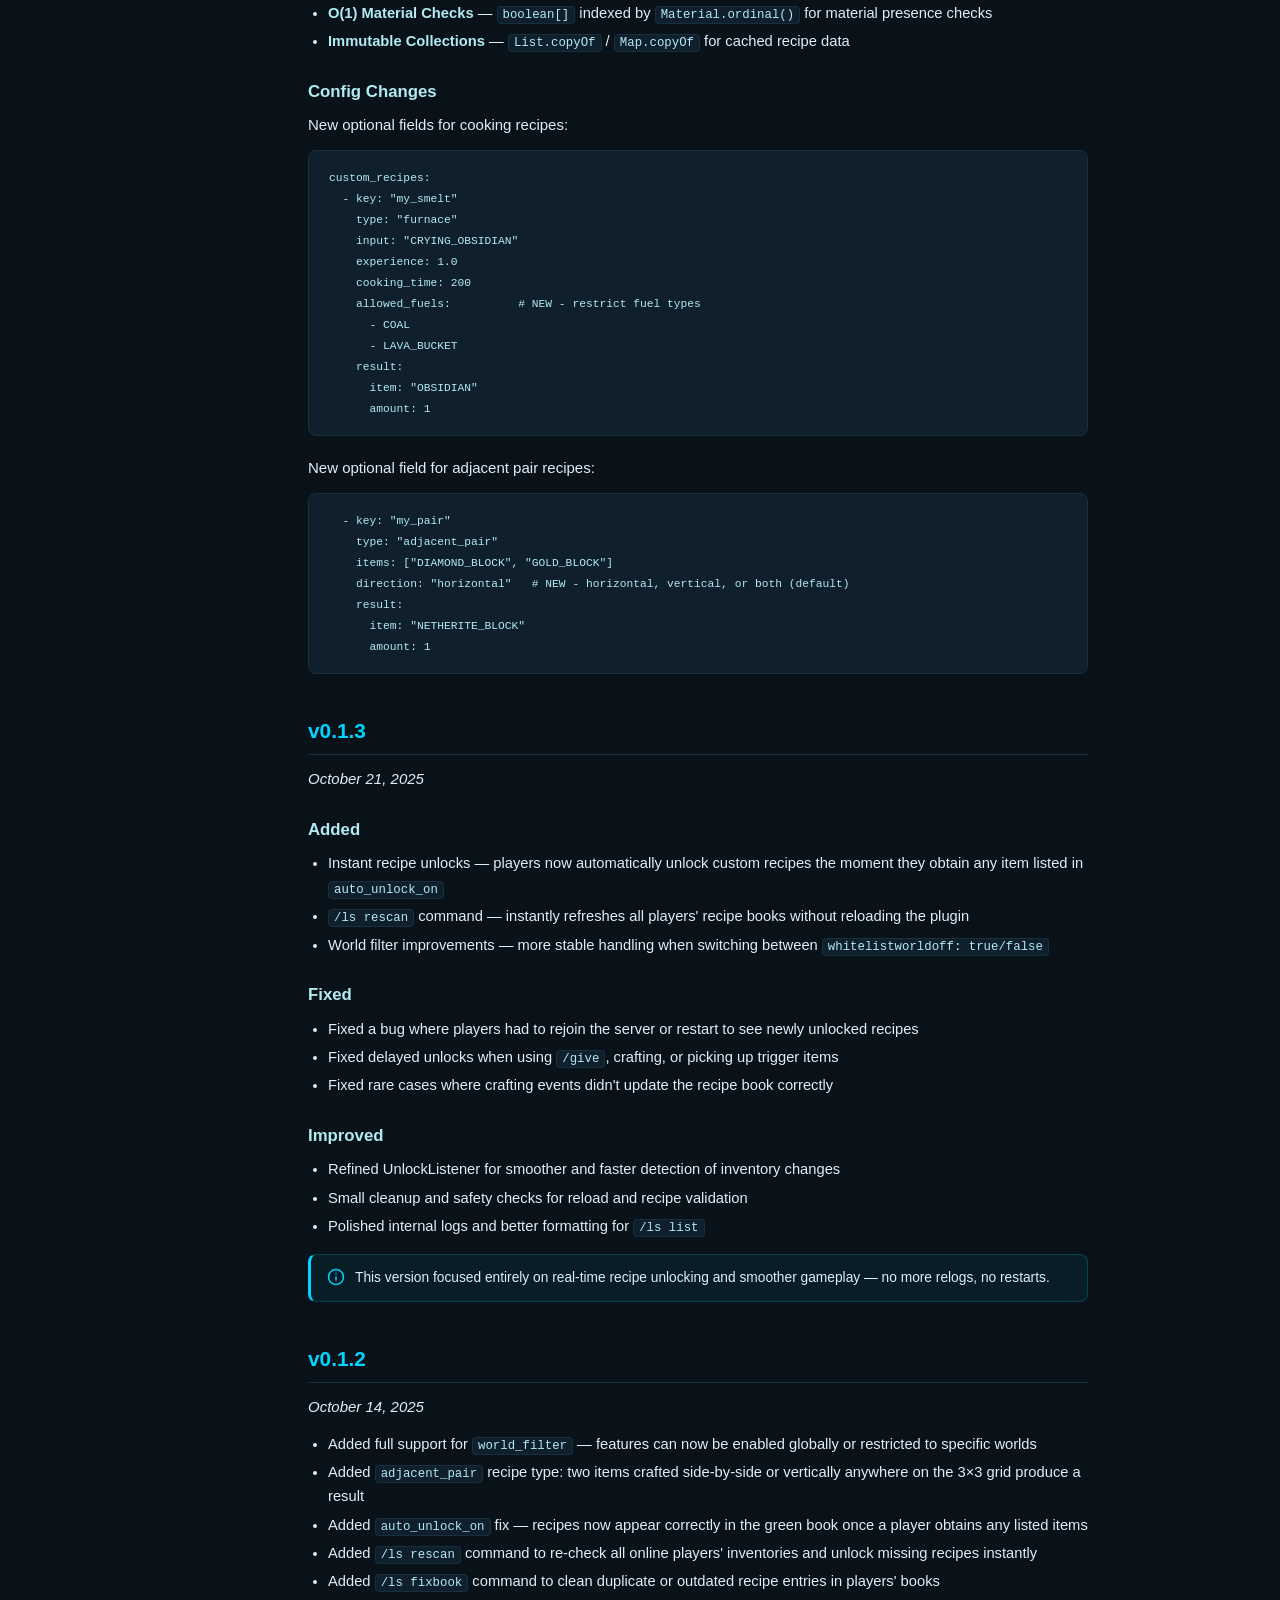
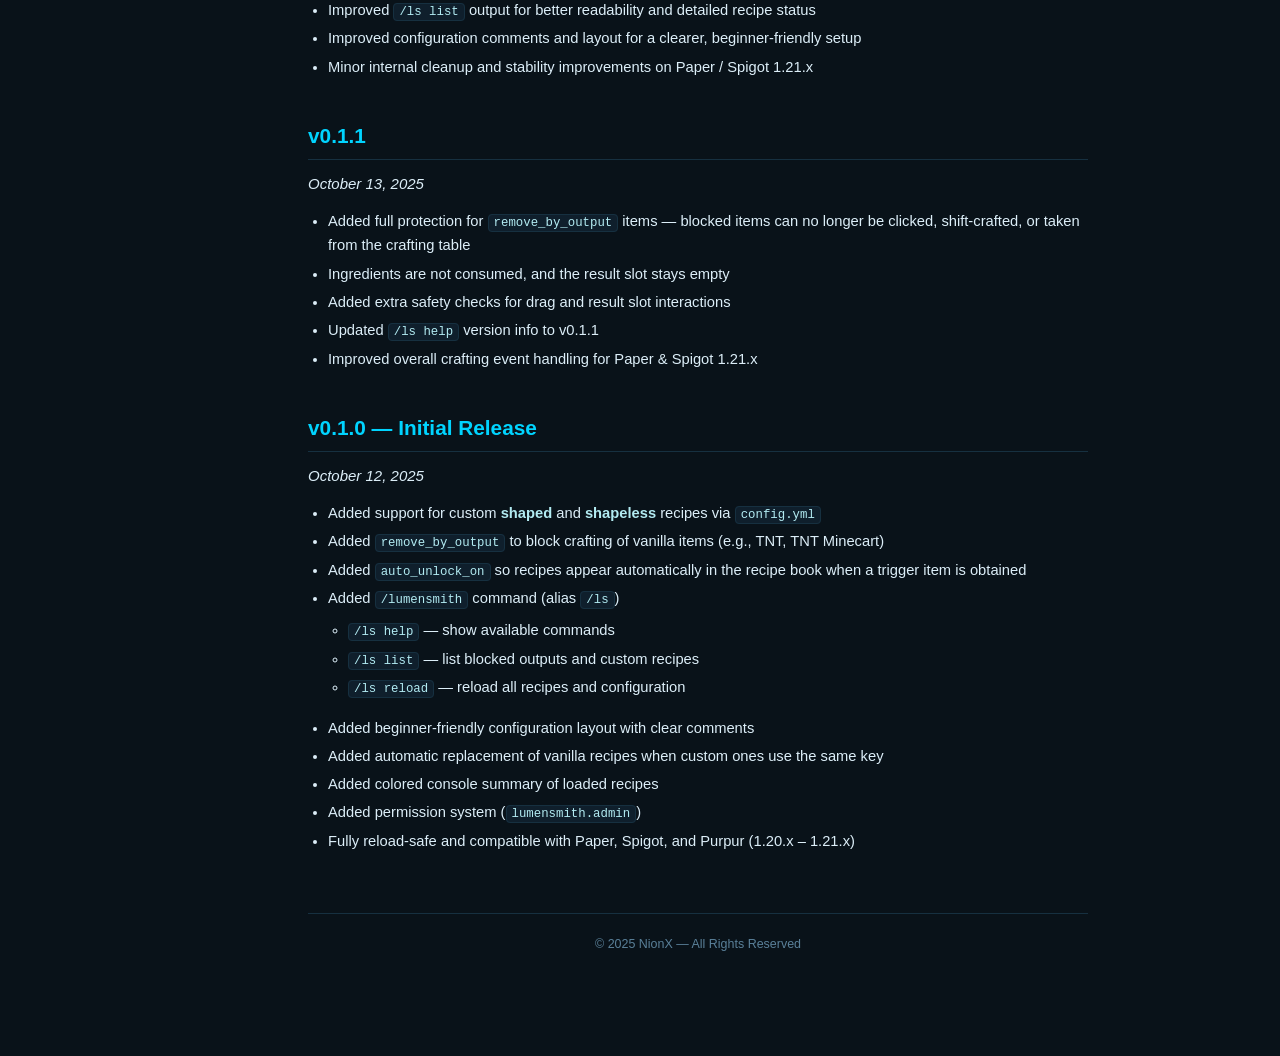
==== commit 558c41db: "alright now is ok" ====
--- a/wiki/changelog.html
+++ b/wiki/changelog.html
@@ -246,7 +246,7 @@
     </ul>
 
     <footer class="site-footer">
-      &copy; 2025 Benjamin Juh&aacute;sz (NionX) &mdash; All Rights Reserved
+      &copy; 2025 NionX &mdash; All Rights Reserved
     </footer>
   </main>
 
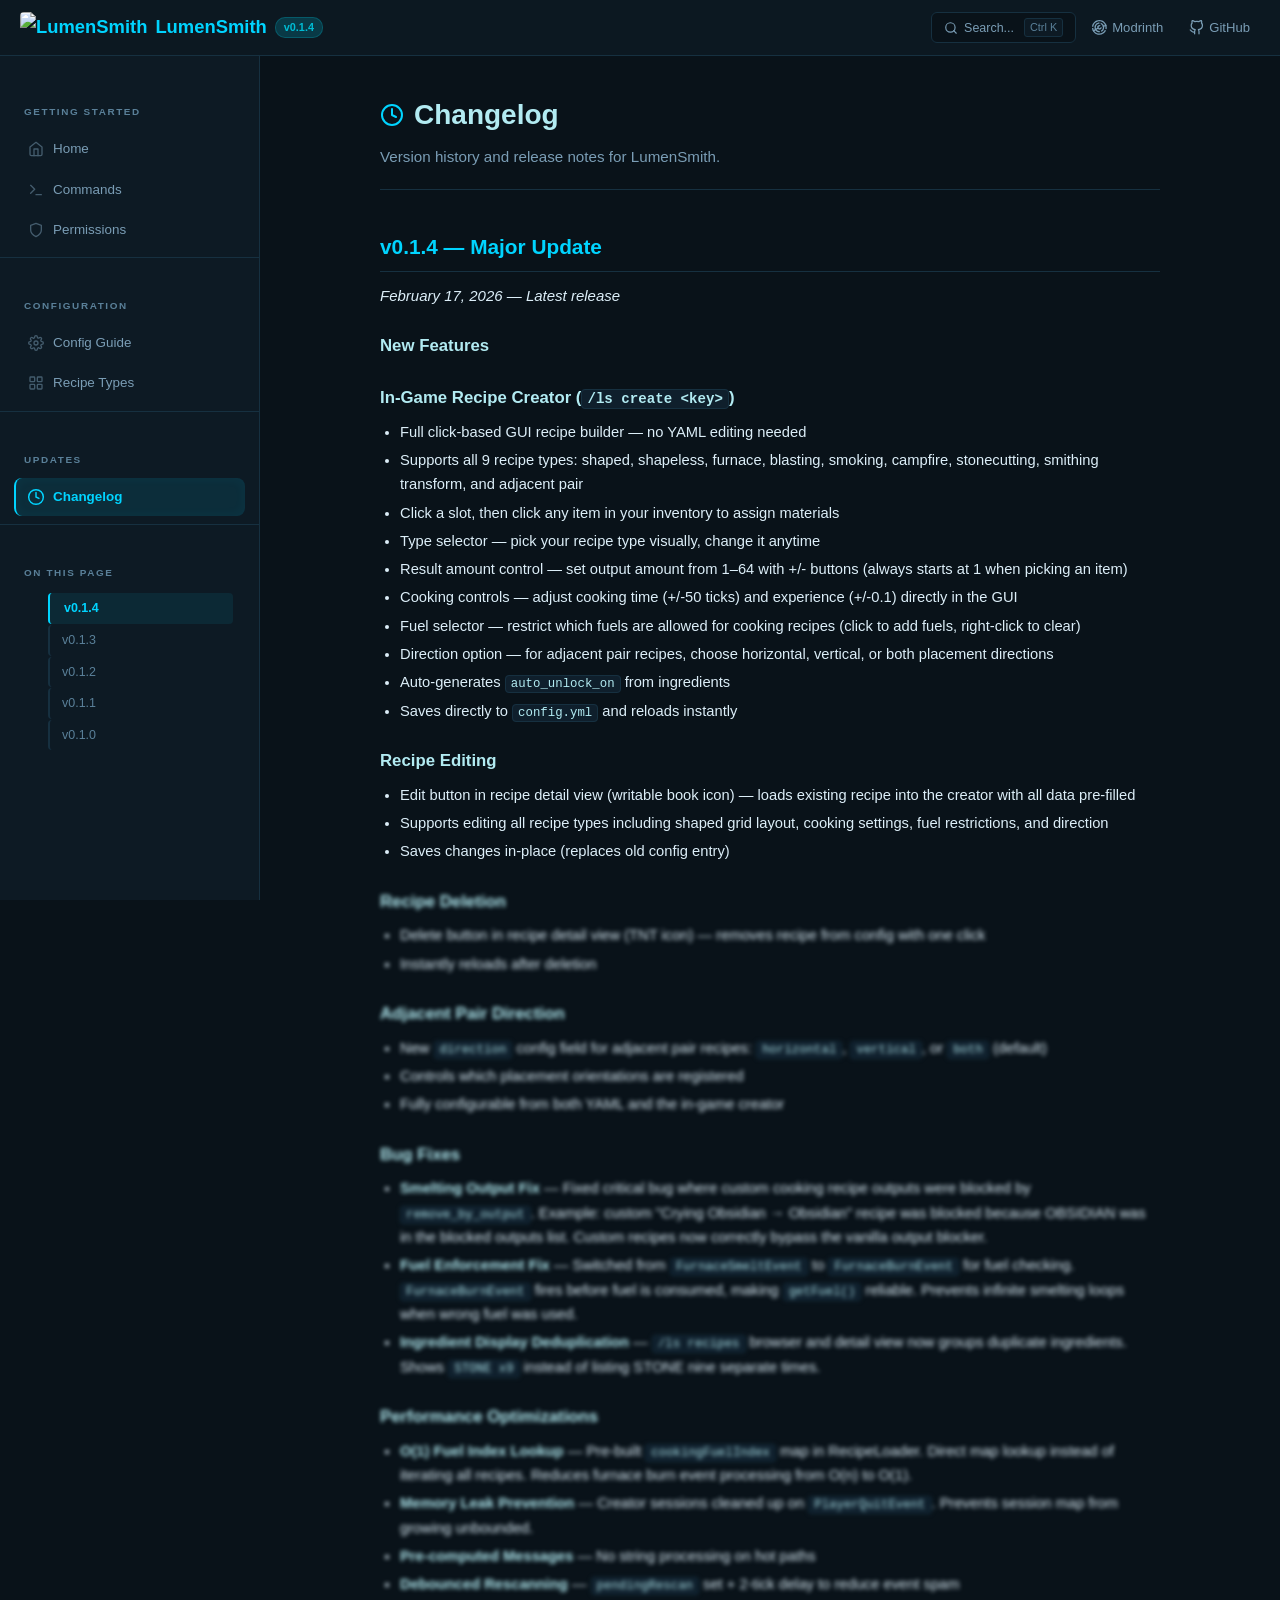
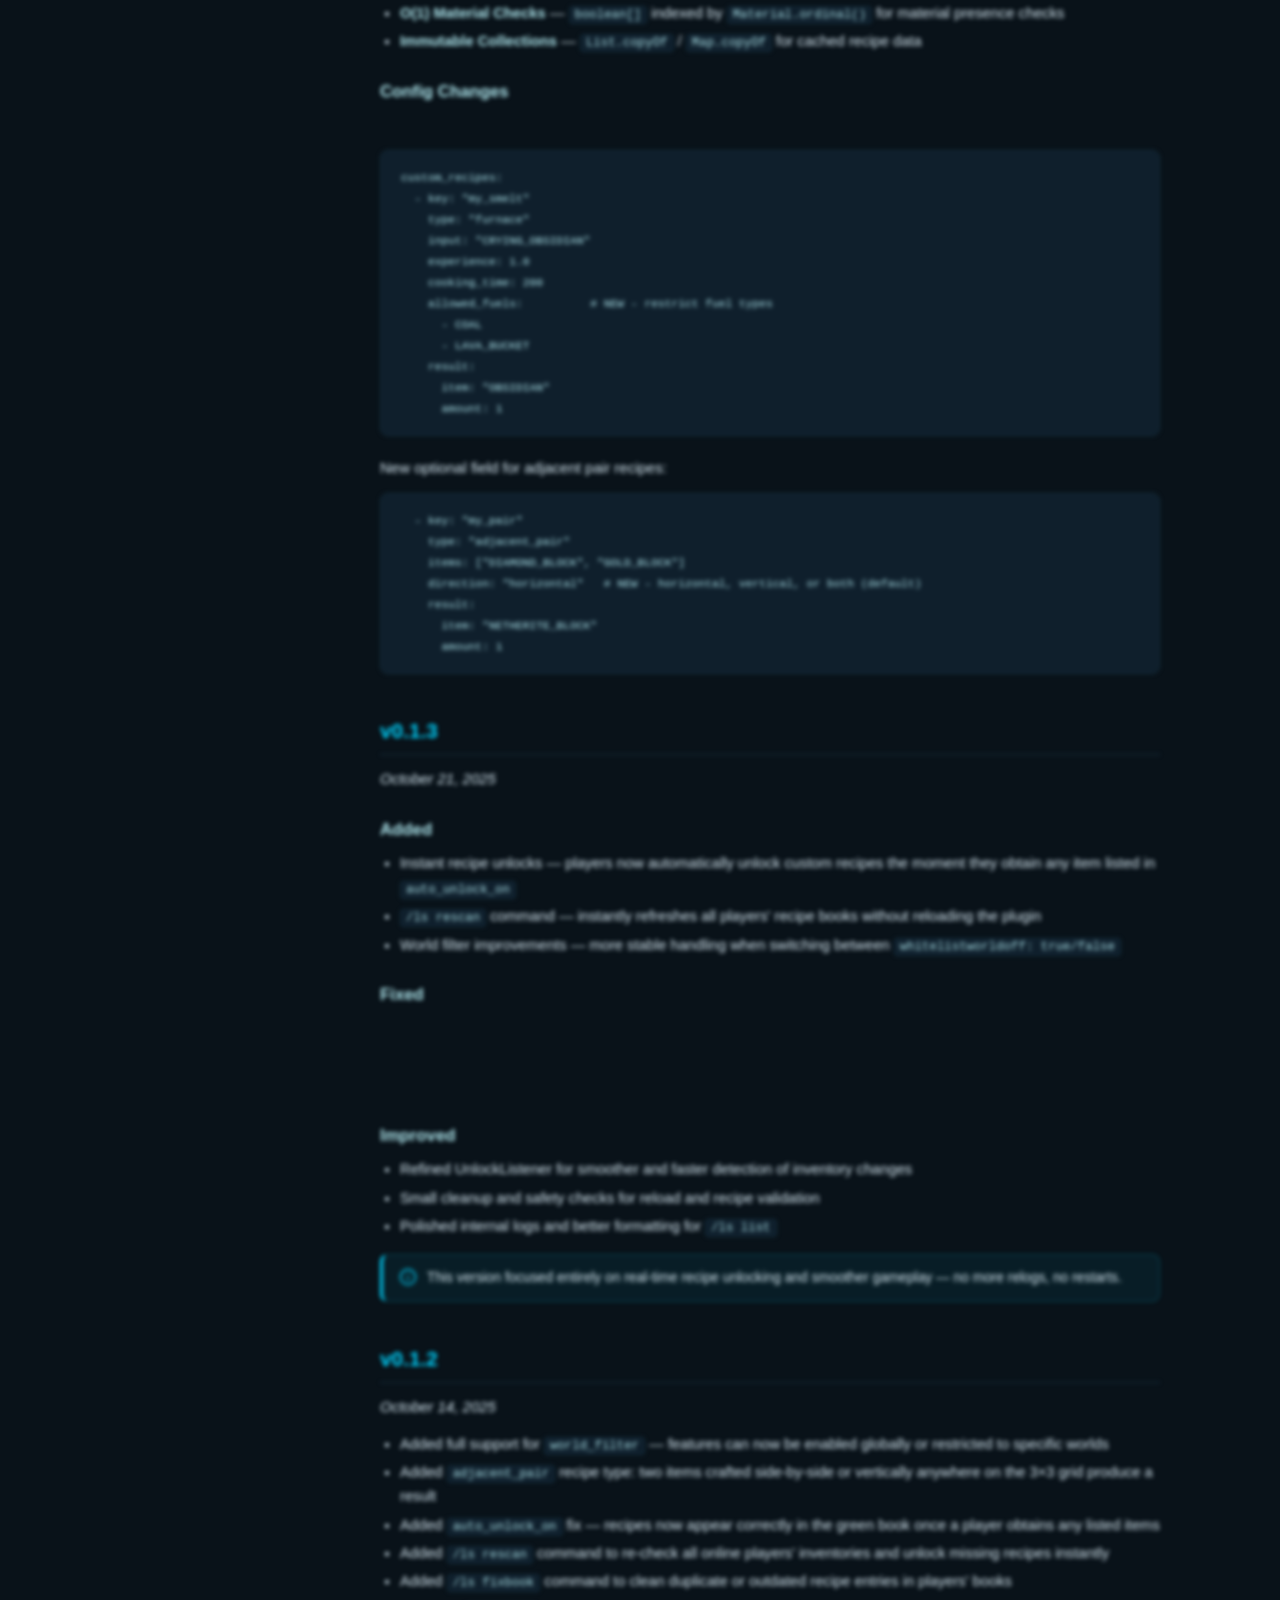
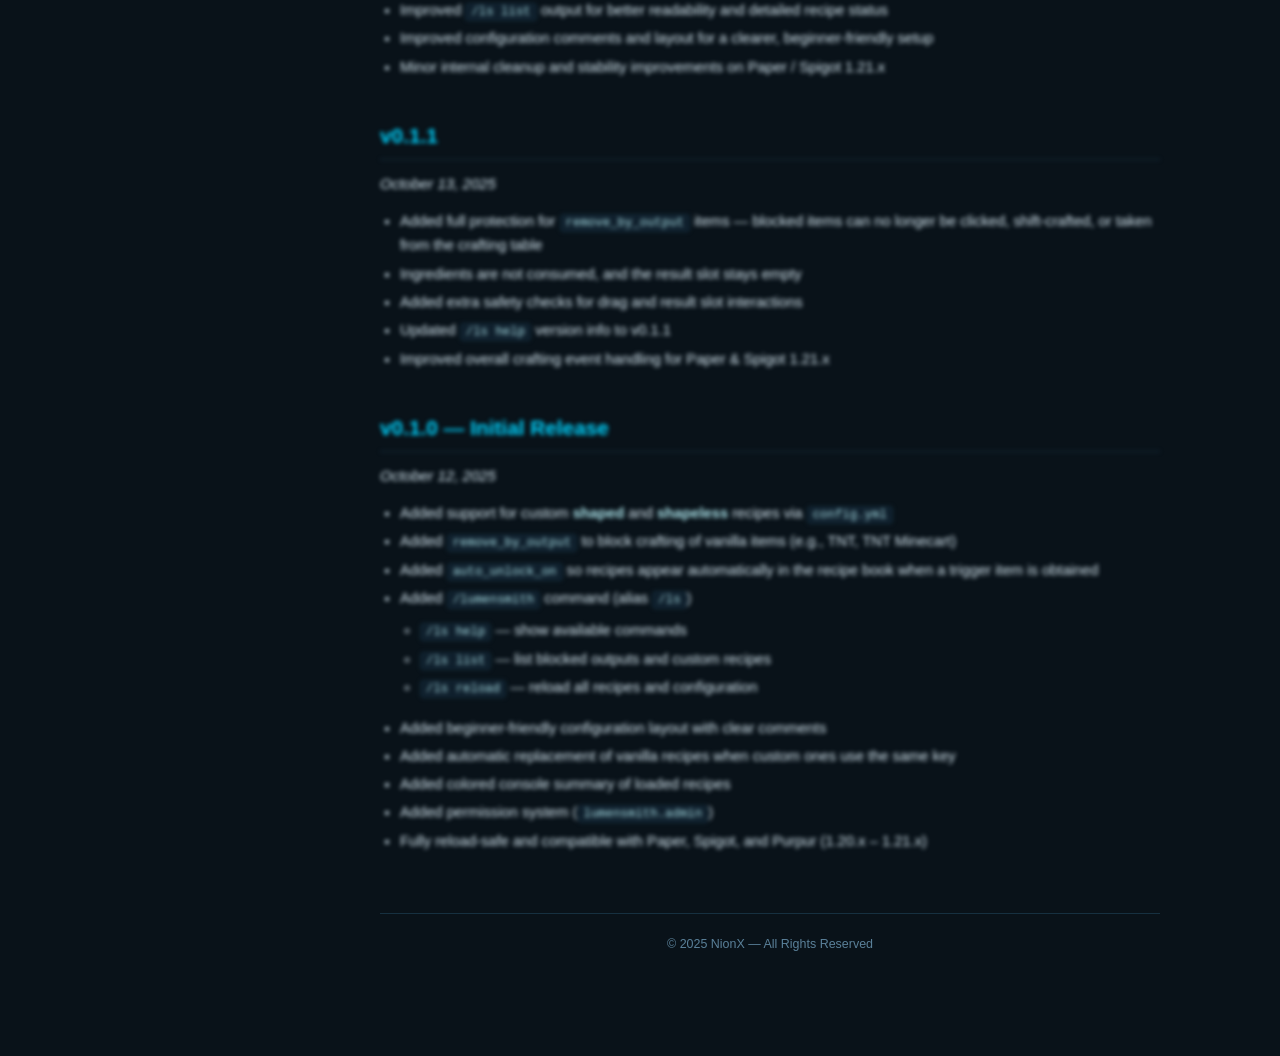
==== commit 411eb7c5: "new updated for the best wiki" ====
--- a/wiki/changelog.html
+++ b/wiki/changelog.html
@@ -22,11 +22,11 @@
     <nav class="header-right">
       <a href="https://modrinth.com/plugin/lumensmith" target="_blank" class="header-link">
         <svg class="icon-svg" viewBox="0 0 600 600"><g fill="currentColor"><path d="m29 424.4 188.2-112.95-17.15-45.48 53.75-55.21 67.93-14.64 19.67 24.21-31.32 31.72-27.3 8.6-19.52 20.05 9.56 26.6 19.4 20.6 27.36-7.28 19.47-21.38 42.51-13.47 12.67 28.5-43.87 53.78-73.5 23.27-32.97-36.7L55.06 467.94C46.1 456.41 35.67 440.08 29 424.4Zm543.03-230.25-149.5 40.32c8.24 21.92 10.95 34.8 13.23 49l149.23-40.26c-2.38-15.94-6.65-32.17-12.96-49.06Z"/><path d="M51.28 316.13c10.59 125 115.54 223.3 243.27 223.3 96.51 0 180.02-56.12 219.63-137.46l48.61 16.83c-46.78 101.34-149.35 171.75-268.24 171.75C138.6 590.55 10.71 469.38 0 316.13h51.28ZM.78 265.24C15.86 116.36 141.73 0 294.56 0c162.97 0 295.28 132.31 295.28 295.28 0 26.14-3.4 51.49-9.8 75.63l-48.48-16.78a244.28 244.28 0 0 0 7.15-58.85c0-134.75-109.4-244.15-244.15-244.15-124.58 0-227.49 93.5-242.32 214.11H.8Z"/><path d="M293.77 153.17c-78.49.07-142.2 63.83-142.2 142.34 0 78.56 63.79 142.34 142.35 142.34 3.98 0 7.93-.16 11.83-.49l14.22 49.76a194.65 194.65 0 0 1-26.05 1.74c-106.72 0-193.36-86.64-193.36-193.35 0-106.72 86.64-193.35 193.36-193.35 2.64 0 5.28.05 7.9.16l-8.05 50.85Zm58.2-42.13c78.39 24.67 135.3 97.98 135.3 184.47 0 80.07-48.77 148.83-118.2 178.18l-14.17-49.55c48.08-22.85 81.36-71.89 81.36-128.63 0-60.99-38.44-113.07-92.39-133.32l8.1-51.15Z"/></g></svg>
-        Modrinth
+        <span>Modrinth</span>
       </a>
       <a href="https://github.com/nionx01/LumenSmith" target="_blank" class="header-link">
         <svg class="icon-svg" viewBox="0 0 24 24"><path d="M9 19c-5 1.5-5-2.5-7-3m14 6v-3.87a3.37 3.37 0 00-.94-2.61c3.14-.35 6.44-1.54 6.44-7A5.44 5.44 0 0020 4.77 5.07 5.07 0 0019.91 1S18.73.65 16 2.48a13.38 13.38 0 00-7 0C6.27.65 5.09 1 5.09 1A5.07 5.07 0 005 4.77a5.44 5.44 0 00-1.5 3.78c0 5.42 3.3 6.61 6.44 7A3.37 3.37 0 009 18.13V22"/></svg>
-        GitHub
+        <span>GitHub</span>
       </a>
     </nav>
   </header>
--- a/wiki/css/style.css
+++ b/wiki/css/style.css
@@ -95,28 +95,60 @@
   50%      { box-shadow: 0 0 20px rgba(0, 212, 255, 0.15); }
 }
 
+/* ---------- Page Transition ---------- */
+@keyframes pageEnter {
+  from { opacity: 0; transform: translateY(6px); }
+  to   { opacity: 1; transform: translateY(0); }
+}
+
+.main {
+  animation: pageEnter 0.25s ease-out both;
+}
+
+.main.page-leaving {
+  animation: none;
+  opacity: 0;
+  transition: opacity .15s ease-out;
+}
+
 /* ---------- Scroll Reveal ---------- */
 .reveal {
   opacity: 0;
-  transform: translateY(20px);
-  transition: opacity 0.6s var(--ease-out-expo), transform 0.6s var(--ease-out-expo);
+  transform: translateY(48px) scale(0.94);
+  filter: blur(2px);
+  transition: opacity 0.6s var(--ease-out-expo),
+              transform 0.6s var(--ease-out-expo),
+              filter 0.4s var(--ease-out-expo);
 }
 
 .reveal.visible {
   opacity: 1;
-  transform: translateY(0);
+  transform: translateY(0) scale(1);
+  filter: blur(0);
+}
+
+/* Fast scroll — skip animations, snap instantly */
+.fast-scroll .reveal,
+.fast-scroll .reveal.visible,
+.fast-scroll .reveal-stagger > *,
+.fast-scroll .reveal-stagger.visible > * {
+  transition: none !important;
 }
 
 /* Stagger children */
 .reveal-stagger > * {
   opacity: 0;
-  transform: translateY(16px);
-  transition: opacity 0.5s var(--ease-out-expo), transform 0.5s var(--ease-out-expo);
+  transform: translateY(36px) scale(0.94);
+  filter: blur(2px);
+  transition: opacity 0.55s var(--ease-out-expo),
+              transform 0.55s var(--ease-out-expo),
+              filter 0.35s var(--ease-out-expo);
 }
 
 .reveal-stagger.visible > * {
   opacity: 1;
-  transform: translateY(0);
+  transform: translateY(0) scale(1);
+  filter: blur(0);
 }
 
 .reveal-stagger.visible > *:nth-child(1) { transition-delay: 0s; }
@@ -142,7 +174,6 @@
   z-index: 100;
   backdrop-filter: blur(12px);
   -webkit-backdrop-filter: blur(12px);
-  animation: fadeIn 0.4s ease-out;
 }
 
 .site-header .logo {
@@ -218,40 +249,56 @@
   width: var(--sidebar-w);
   background: var(--bg-card);
   border-right: 1px solid var(--border);
-  padding: 16px 0 80px;
+  padding: 20px 0 16px;
   overflow-y: auto;
   overscroll-behavior: contain;
   z-index: 90;
-  animation: slideInLeft 0.5s var(--ease-out-expo);
+  display: flex;
+  flex-direction: column;
 }
 
 .sidebar-section {
-  padding: 0 12px;
-  margin-bottom: 22px;
+  padding: 0 14px;
+  margin-bottom: 6px;
+  flex-shrink: 0;
+}
+
+.sidebar-section + .sidebar-section {
+  padding-top: 12px;
+  border-top: 1px solid var(--border);
+}
+
+.sidebar-section:last-child {
+  flex-shrink: 1;
+  min-height: 0;
+  overflow-y: auto;
+  margin-bottom: 0;
+  padding-bottom: 16px;
 }
 
 .sidebar-section h3 {
-  font-size: 0.65rem;
+  font-size: 0.62rem;
   text-transform: uppercase;
-  letter-spacing: 1.4px;
+  letter-spacing: 1.6px;
   color: var(--text-xs);
-  margin-bottom: 4px;
-  padding: 4px 12px;
-  font-weight: 600;
+  margin-bottom: 6px;
+  padding: 4px 10px;
+  font-weight: 700;
 }
 
 .nav-link {
   display: flex;
   align-items: center;
-  gap: 8px;
-  padding: 7px 12px;
-  border-radius: 6px;
+  gap: 9px;
+  padding: 8px 12px;
+  border-radius: 8px;
   color: var(--text-dim);
   font-size: 0.84rem;
   transition: all .2s var(--ease-out-expo);
   border-left: 2px solid transparent;
   position: relative;
   overflow: hidden;
+  margin-bottom: 2px;
 }
 
 .nav-link:hover {
@@ -265,53 +312,64 @@
   color: var(--cyan);
   font-weight: 600;
   border-left-color: var(--cyan);
+  box-shadow: inset 0 0 12px rgba(0, 212, 255, 0.06);
 }
 
 .nav-link .icon-svg {
   width: 16px;
   height: 16px;
-  opacity: 0.7;
-  transition: opacity .2s, transform .3s var(--ease-out-expo);
-}
-
-.nav-link.active .icon-svg,
-.nav-link:hover .icon-svg { opacity: 1; transform: scale(1.1); }
+  opacity: 0.5;
+  transition: opacity .2s, transform .3s var(--ease-out-expo), color .2s;
+}
+
+.nav-link:hover .icon-svg { opacity: 0.9; transform: scale(1.1); }
+
+.nav-link.active .icon-svg {
+  opacity: 1;
+  transform: scale(1.1);
+  color: var(--cyan);
+}
 
 /* Sidebar sub-links for on-page sections */
 .sidebar-sub {
-  padding: 0 12px 0 28px;
+  padding: 2px 12px 0 28px;
 }
 
 .sidebar-sub a {
   display: block;
-  padding: 4px 12px;
+  padding: 5px 12px;
   font-size: 0.78rem;
   color: var(--text-xs);
   border-radius: 4px;
   transition: all .2s var(--ease-out-expo);
-  border-left: 1px solid var(--border);
-  margin-left: 8px;
+  border-left: 2px solid var(--border);
+  margin-left: 6px;
+  margin-bottom: 1px;
 }
 
 .sidebar-sub a:hover {
   color: var(--text);
   border-left-color: var(--teal);
   background: rgba(0, 212, 255, 0.04);
+  padding-left: 14px;
 }
 
 .sidebar-sub a.active-section {
   color: var(--cyan);
   border-left-color: var(--cyan);
-  background: rgba(0, 212, 255, 0.06);
+  background: rgba(0, 212, 255, 0.08);
+  font-weight: 600;
+  padding-left: 14px;
 }
 
 /* ---------- Main Content ---------- */
 .main {
-  margin-left: var(--sidebar-w);
   margin-top: var(--header-h);
+  margin-left: auto;
+  margin-right: auto;
   padding: 36px 48px 80px;
-  max-width: calc(var(--content-w) + 96px);
-  animation: fadeInUp 0.5s var(--ease-out-expo);
+  padding-left: calc(var(--sidebar-w) + 48px);
+  max-width: calc(var(--content-w) + var(--sidebar-w) + 96px);
 }
 
 /* ---------- Page Header ---------- */
@@ -404,7 +462,6 @@
   text-align: center;
   padding: 40px 0 36px;
   margin-bottom: 36px;
-  animation: scaleIn 0.6s var(--ease-out-expo);
 }
 
 .hero img {
@@ -823,6 +880,7 @@
   background: rgba(0, 0, 0, 0.5);
   z-index: 150;
   opacity: 0;
+  pointer-events: none;
   transition: opacity .3s;
   backdrop-filter: blur(2px);
   -webkit-backdrop-filter: blur(2px);
@@ -830,6 +888,7 @@
 
 .sidebar-overlay.active {
   opacity: 1;
+  pointer-events: auto;
 }
 
 /* ---------- Mobile ---------- */
@@ -870,7 +929,9 @@
 
   .main {
     margin-left: 0;
+    margin-right: 0;
     padding: 24px 18px 60px;
+    max-width: 100%;
   }
 
   .menu-toggle { display: flex; }
@@ -1003,3 +1064,277 @@
 .lightbox.active img {
   transform: scale(1);
 }
+
+/* ---------- Search ---------- */
+.search-trigger {
+  display: flex;
+  align-items: center;
+  gap: 6px;
+  padding: 5px 12px;
+  border-radius: 6px;
+  border: 1px solid var(--border);
+  background: var(--bg);
+  color: var(--text-dim);
+  font-size: 0.78rem;
+  cursor: pointer;
+  transition: all .2s var(--ease-out-expo);
+  white-space: nowrap;
+}
+
+.search-trigger:hover {
+  border-color: var(--border-lt);
+  color: var(--text);
+  background: var(--bg-hover);
+}
+
+.search-trigger .icon-svg { width: 14px; height: 14px; }
+
+.search-trigger kbd {
+  font-family: inherit;
+  font-size: 0.68rem;
+  padding: 1px 5px;
+  border-radius: 3px;
+  background: var(--bg-card);
+  border: 1px solid var(--border);
+  color: var(--text-xs);
+  margin-left: 4px;
+  line-height: 1.4;
+}
+
+.search-overlay {
+  position: fixed;
+  top: 0; left: 0; right: 0; bottom: 0;
+  background: rgba(0, 0, 0, 0.6);
+  z-index: 600;
+  opacity: 0;
+  visibility: hidden;
+  transition: opacity .2s, visibility .2s;
+  backdrop-filter: blur(4px);
+  -webkit-backdrop-filter: blur(4px);
+}
+
+.search-overlay.active {
+  opacity: 1;
+  visibility: visible;
+}
+
+.search-modal {
+  position: fixed;
+  top: min(20%, 120px);
+  left: 50%;
+  transform: translateX(-50%) scale(0.96);
+  width: 90%;
+  max-width: 560px;
+  max-height: 70vh;
+  background: var(--bg-card);
+  border: 1px solid var(--border-lt);
+  border-radius: 12px;
+  z-index: 601;
+  display: flex;
+  flex-direction: column;
+  opacity: 0;
+  visibility: hidden;
+  transition: opacity .2s var(--ease-out-expo),
+              visibility .2s,
+              transform .2s var(--ease-out-expo);
+  box-shadow: 0 16px 64px rgba(0, 0, 0, 0.5),
+              0 0 0 1px rgba(0, 212, 255, 0.08);
+  overflow: hidden;
+}
+
+.search-modal.active {
+  opacity: 1;
+  visibility: visible;
+  transform: translateX(-50%) scale(1);
+}
+
+.search-header {
+  display: flex;
+  align-items: center;
+  padding: 12px 16px;
+  border-bottom: 1px solid var(--border);
+  gap: 10px;
+}
+
+.search-header .icon-svg {
+  width: 18px;
+  height: 18px;
+  color: var(--cyan);
+  flex-shrink: 0;
+}
+
+.search-input {
+  flex: 1;
+  background: none;
+  border: none;
+  outline: none;
+  color: var(--text);
+  font-size: 0.92rem;
+  font-family: inherit;
+  caret-color: var(--cyan);
+}
+
+.search-input::placeholder {
+  color: var(--text-xs);
+}
+
+.search-close {
+  background: none;
+  border: 1px solid var(--border);
+  border-radius: 4px;
+  color: var(--text-xs);
+  font-size: 0.65rem;
+  padding: 2px 6px;
+  cursor: pointer;
+  transition: all .15s;
+}
+
+.search-close:hover {
+  border-color: var(--border-lt);
+  color: var(--text-dim);
+}
+
+.search-results {
+  overflow-y: auto;
+  padding: 6px;
+  max-height: calc(70vh - 60px);
+}
+
+.search-result {
+  display: block;
+  padding: 10px 12px;
+  border-radius: 8px;
+  color: var(--text);
+  text-decoration: none;
+  transition: background .12s;
+  cursor: pointer;
+}
+
+.search-result:hover,
+.search-result.active {
+  background: rgba(0, 212, 255, 0.08);
+  color: var(--text);
+}
+
+.search-result-page {
+  font-size: 0.65rem;
+  text-transform: uppercase;
+  letter-spacing: 0.8px;
+  color: var(--text-xs);
+  margin-bottom: 2px;
+}
+
+.search-result-title {
+  font-size: 0.88rem;
+  font-weight: 600;
+  color: var(--ice);
+  margin-bottom: 2px;
+  display: flex;
+  align-items: center;
+  gap: 6px;
+}
+
+.search-result-title .icon-svg {
+  width: 14px;
+  height: 14px;
+  color: var(--cyan);
+}
+
+.search-result-desc {
+  font-size: 0.76rem;
+  color: var(--text-dim);
+  line-height: 1.4;
+  display: -webkit-box;
+  -webkit-line-clamp: 2;
+  -webkit-box-orient: vertical;
+  overflow: hidden;
+}
+
+.search-result mark {
+  background: rgba(0, 212, 255, 0.2);
+  color: var(--cyan);
+  border-radius: 2px;
+  padding: 0 1px;
+}
+
+.search-empty {
+  text-align: center;
+  padding: 32px 16px;
+  color: var(--text-xs);
+  font-size: 0.85rem;
+}
+
+.search-section-header {
+  display: flex;
+  align-items: center;
+  justify-content: space-between;
+  padding: 8px 12px 4px;
+  font-size: 0.62rem;
+  text-transform: uppercase;
+  letter-spacing: 1px;
+  color: var(--text-xs);
+  font-weight: 600;
+}
+
+.search-clear-recent {
+  background: none;
+  border: none;
+  color: var(--text-xs);
+  font-size: 0.62rem;
+  cursor: pointer;
+  padding: 2px 6px;
+  border-radius: 3px;
+  transition: color .15s, background .15s;
+  text-transform: uppercase;
+  letter-spacing: 0.5px;
+}
+
+.search-clear-recent:hover {
+  color: var(--red);
+  background: rgba(255, 107, 107, 0.1);
+}
+
+.search-suggestion {
+  cursor: pointer;
+}
+
+.search-suggestion .icon-svg {
+  width: 14px;
+  height: 14px;
+  color: var(--text-xs);
+  flex-shrink: 0;
+}
+
+.search-footer {
+  padding: 8px 16px;
+  border-top: 1px solid var(--border);
+  display: flex;
+  gap: 12px;
+  align-items: center;
+  font-size: 0.68rem;
+  color: var(--text-xs);
+}
+
+.search-footer kbd {
+  font-family: inherit;
+  font-size: 0.62rem;
+  padding: 1px 4px;
+  border-radius: 3px;
+  background: var(--bg);
+  border: 1px solid var(--border);
+  color: var(--text-xs);
+}
+
+@media (max-width: 768px) {
+  .search-trigger span { display: none; }
+  .search-trigger kbd { display: none; }
+  .search-trigger { padding: 5px 8px; }
+
+  .search-modal {
+    top: 10px;
+    width: calc(100% - 20px);
+    max-height: calc(100vh - 20px);
+  }
+
+  .search-results { max-height: calc(100vh - 100px); }
+}
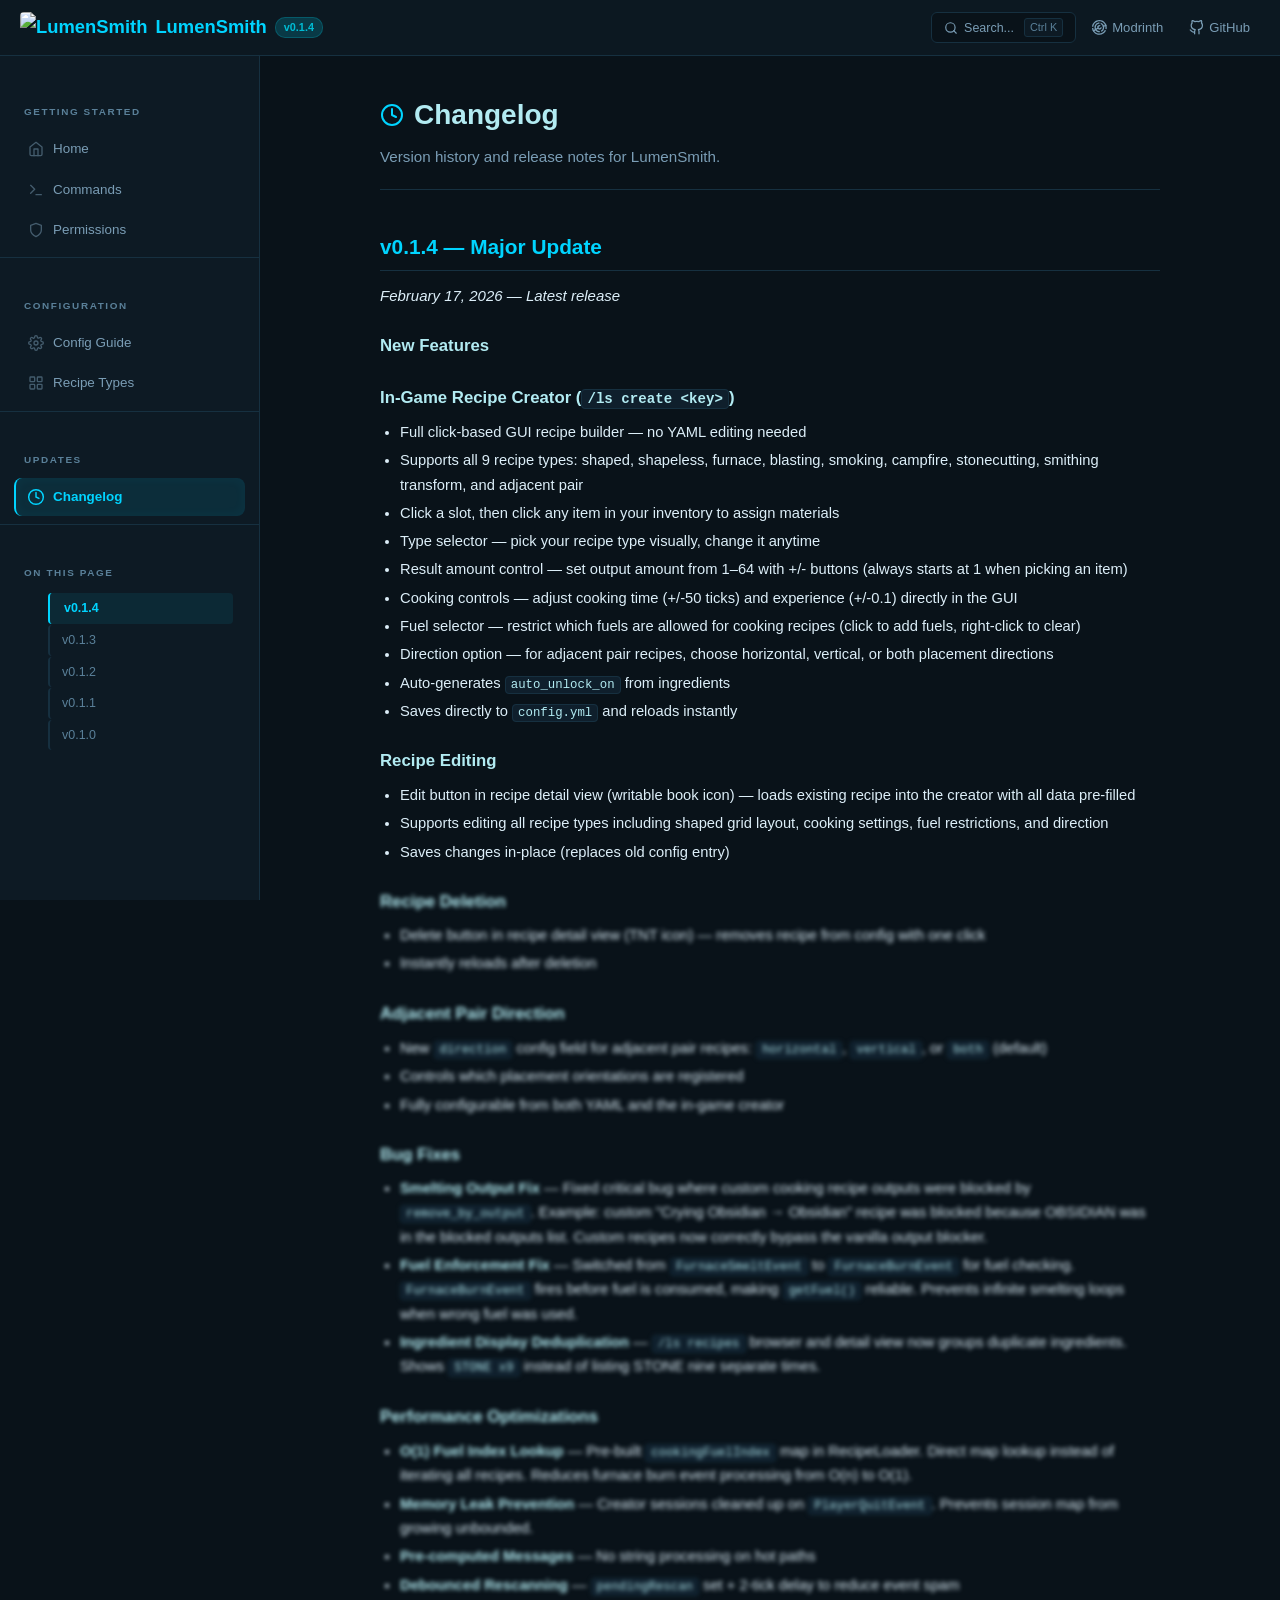
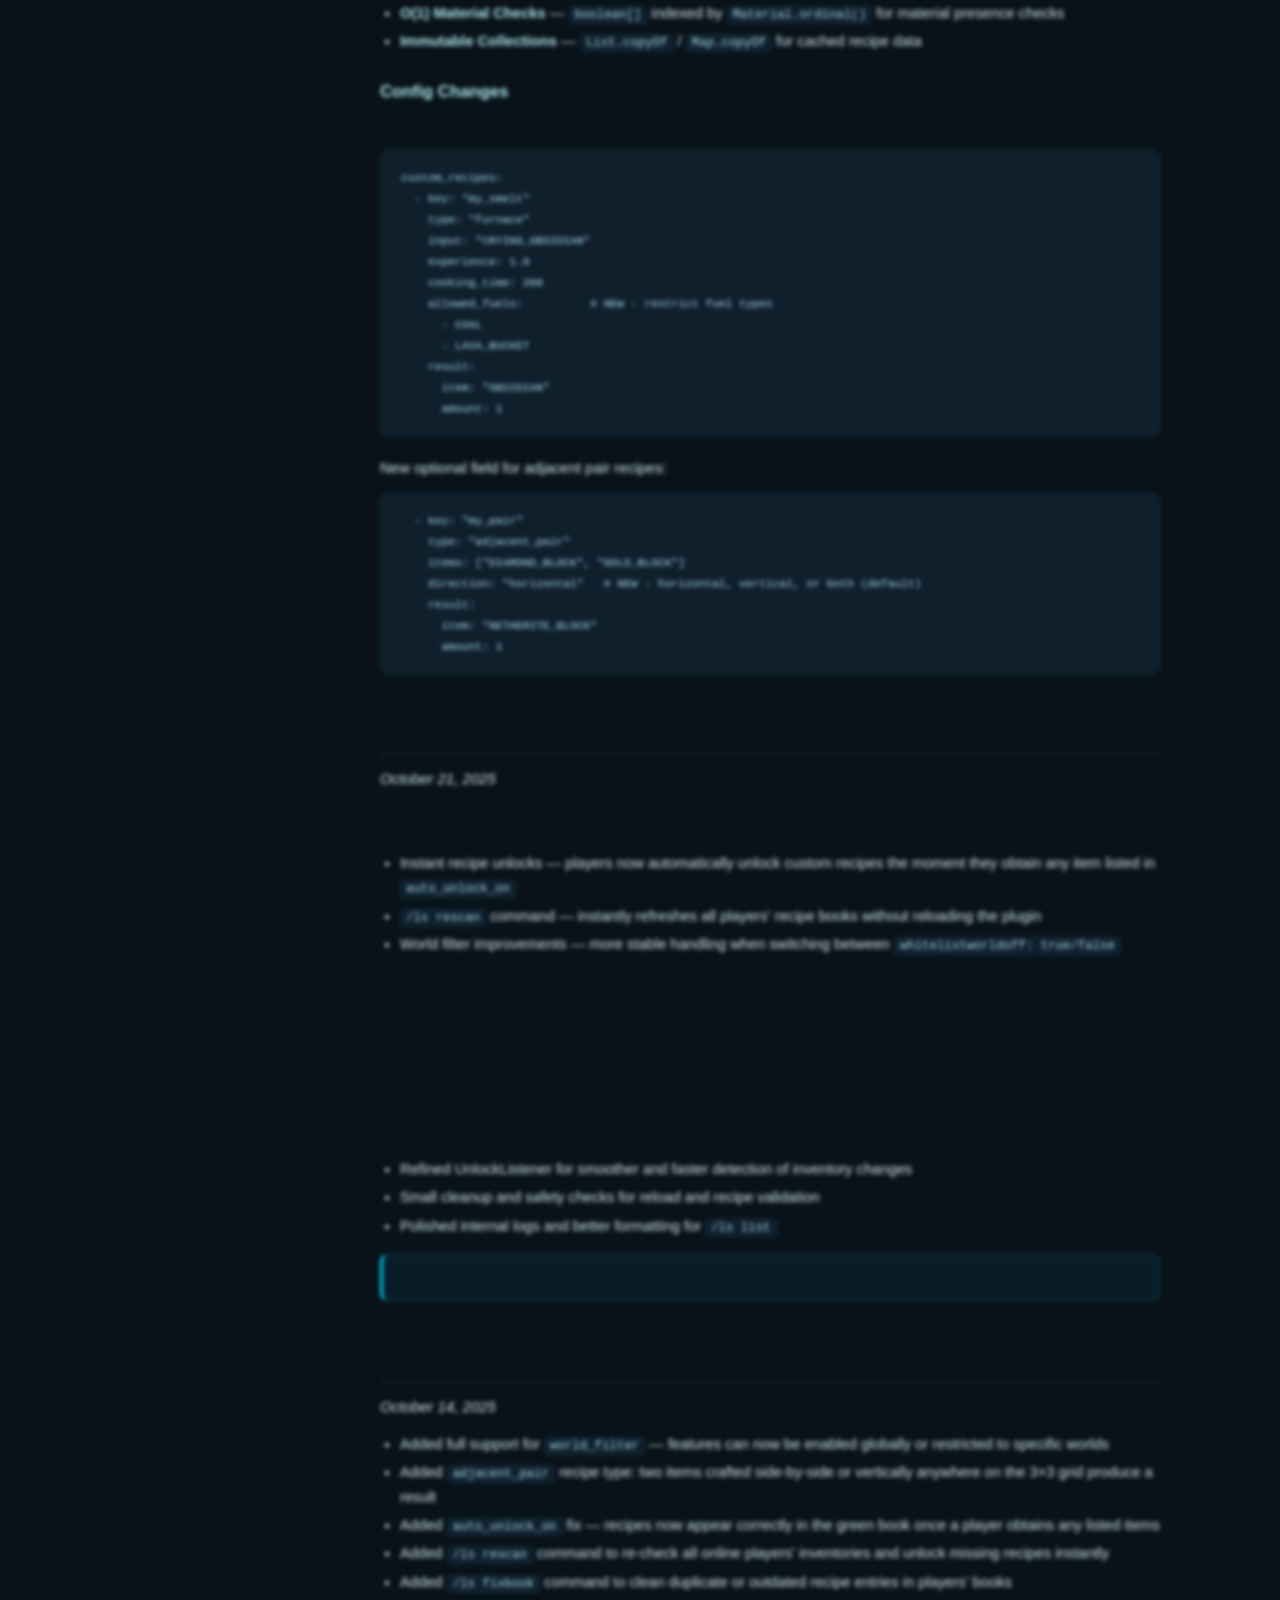
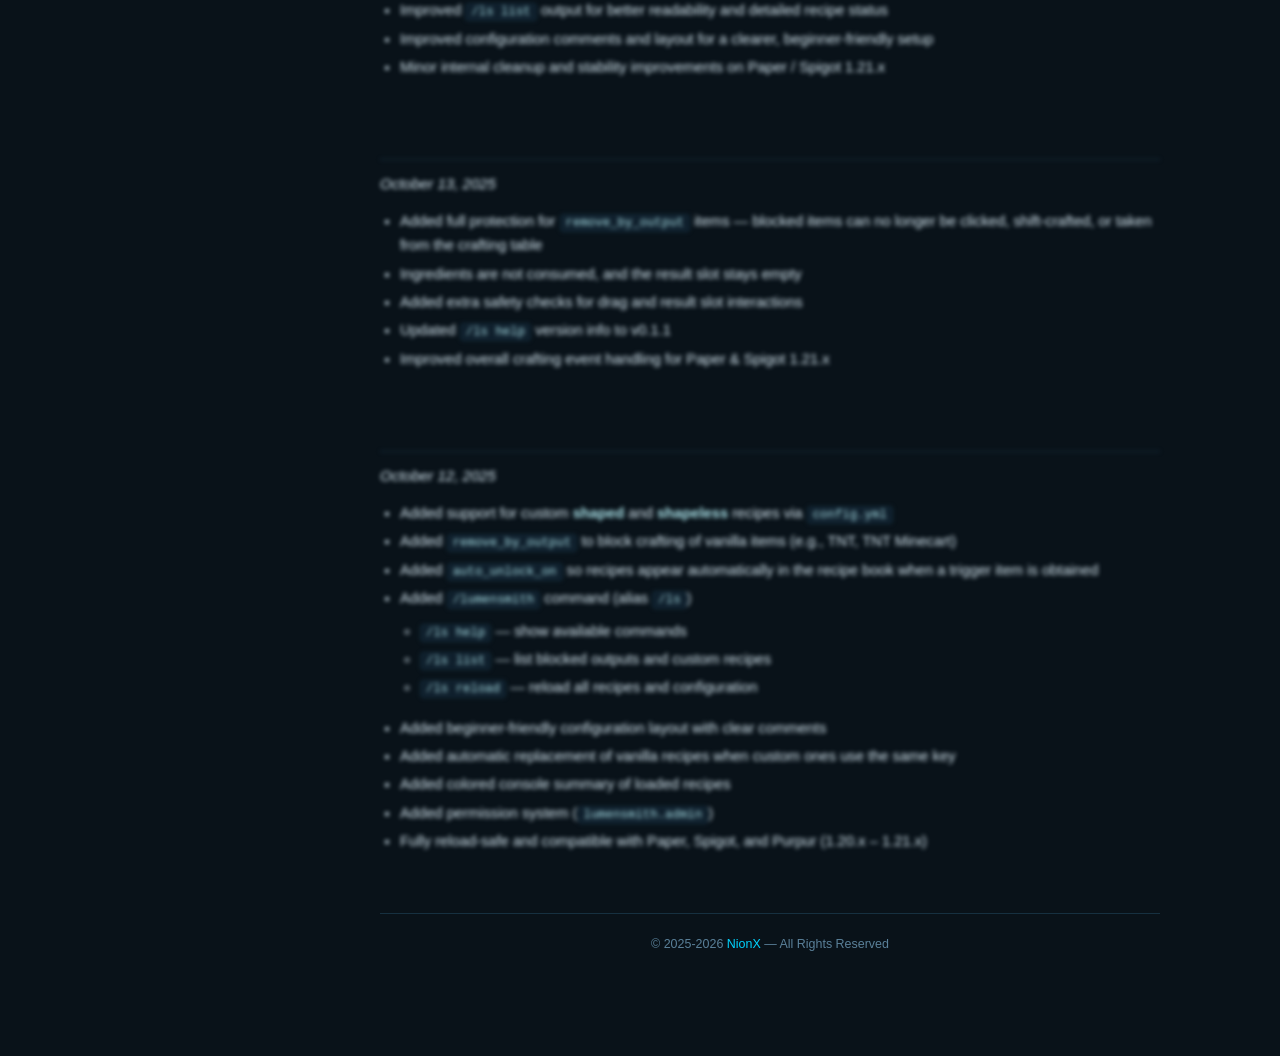
==== commit 6e18b693: "nice" ====
--- a/wiki/changelog.html
+++ b/wiki/changelog.html
@@ -4,6 +4,8 @@
   <meta charset="UTF-8">
   <meta name="viewport" content="width=device-width, initial-scale=1.0">
   <link rel="icon" type="image/x-icon" href="favo.png">
+  <link rel="preconnect" href="https://cdn.modrinth.com" crossorigin>
+  <link rel="dns-prefetch" href="https://cdn.modrinth.com">
   <title>Changelog — LumenSmith Wiki</title>
   <link rel="stylesheet" href="css/style.css">
 </head>
@@ -246,7 +248,7 @@
     </ul>
 
     <footer class="site-footer">
-      &copy; 2025 NionX &mdash; All Rights Reserved
+      &copy; 2025-2026 <a href="https://github.com/nionx01" target="_blank" rel="noopener noreferrer">NionX</a> &mdash; All Rights Reserved
     </footer>
   </main>
 
--- a/wiki/css/style.css
+++ b/wiki/css/style.css
@@ -6,6 +6,17 @@
 
 /* ---------- Reset & Base ---------- */
 *, *::before, *::after { box-sizing: border-box; margin: 0; padding: 0; }
+
+/* GPU-promote fixed & animated layers for faster compositing */
+.site-header, .sidebar, .reading-progress, .back-to-top,
+.lightbox, .search-overlay, .search-modal, .sidebar-overlay {
+  will-change: transform;
+  contain: layout style;
+}
+
+/* Layout containment on main sections for faster reflow */
+.main { contain: layout style; }
+.feature-grid, .quick-links, .screenshot-grid { contain: layout; }
 
 :root {
   --bg:        #091219;
@@ -119,6 +130,8 @@
   transition: opacity 0.6s var(--ease-out-expo),
               transform 0.6s var(--ease-out-expo),
               filter 0.4s var(--ease-out-expo);
+  will-change: opacity, transform, filter;
+  backface-visibility: hidden;
 }
 
 .reveal.visible {
@@ -255,6 +268,7 @@
   z-index: 90;
   display: flex;
   flex-direction: column;
+  /* Needed for the sliding hover pill */
 }
 
 .sidebar-section {
@@ -294,15 +308,43 @@
   border-radius: 8px;
   color: var(--text-dim);
   font-size: 0.84rem;
-  transition: all .2s var(--ease-out-expo);
+  transition: color .2s var(--ease-out-expo),
+              background .2s var(--ease-out-expo),
+              border-color .2s var(--ease-out-expo),
+              transform .2s var(--ease-out-expo);
   border-left: 2px solid transparent;
   position: relative;
   overflow: hidden;
   margin-bottom: 2px;
+  z-index: 1;
+}
+
+/* Sliding hover pill — absolutely-positioned highlight that glides between items */
+.sidebar-hover-pill {
+  position: absolute;
+  left: 14px;
+  right: 14px;
+  top: 0;
+  height: 0;
+  border-radius: 8px;
+  background: rgba(178, 235, 242, 0.06);
+  border: 1px solid rgba(178, 235, 242, 0.09);
+  box-shadow: 0 0 12px rgba(178, 235, 242, 0.04);
+  pointer-events: none;
+  opacity: 0;
+  z-index: 0;
+  transition: top 0.28s var(--ease-out-expo),
+              left 0.28s var(--ease-out-expo),
+              width 0.28s var(--ease-out-expo),
+              height 0.22s var(--ease-out-expo),
+              opacity 0.18s ease;
+}
+
+.sidebar-hover-pill.visible {
+  opacity: 1;
 }
 
 .nav-link:hover {
-  background: rgba(0, 212, 255, 0.06);
   color: var(--text);
   transform: translateX(3px);
 }
@@ -341,16 +383,20 @@
   font-size: 0.78rem;
   color: var(--text-xs);
   border-radius: 4px;
-  transition: all .2s var(--ease-out-expo);
+  transition: color .2s var(--ease-out-expo),
+              background .2s var(--ease-out-expo),
+              border-color .2s var(--ease-out-expo),
+              padding-left .2s var(--ease-out-expo);
   border-left: 2px solid var(--border);
   margin-left: 6px;
   margin-bottom: 1px;
+  position: relative;
+  z-index: 1;
 }
 
 .sidebar-sub a:hover {
   color: var(--text);
   border-left-color: var(--teal);
-  background: rgba(0, 212, 255, 0.04);
   padding-left: 14px;
 }
 
@@ -524,7 +570,10 @@
   border: 1px solid var(--border);
   border-radius: 8px;
   color: var(--text);
-  transition: all .25s var(--ease-out-expo);
+  transition: border-color .25s var(--ease-out-expo),
+              background .25s var(--ease-out-expo),
+              transform .25s var(--ease-out-expo),
+              box-shadow .25s var(--ease-out-expo);
   position: relative;
   overflow: hidden;
 }
@@ -773,6 +822,16 @@
   border-radius: 8px;
   transition: border-color .3s, transform .4s var(--ease-out-expo), box-shadow .3s;
   cursor: pointer;
+  -webkit-user-drag: none;
+  user-select: none;
+  pointer-events: auto;
+}
+
+/* Protect all images from drag & copy */
+img {
+  -webkit-user-drag: none;
+  user-select: none;
+  -webkit-touch-callout: none;
 }
 
 .screenshot-grid img:hover {
@@ -810,7 +869,12 @@
   opacity: 0;
   visibility: hidden;
   transform: translateY(12px) scale(0.8);
-  transition: all .3s var(--ease-out-expo);
+  transition: opacity .3s var(--ease-out-expo),
+              visibility .3s var(--ease-out-expo),
+              transform .3s var(--ease-out-expo),
+              background .3s var(--ease-out-expo),
+              border-color .3s var(--ease-out-expo),
+              box-shadow .3s var(--ease-out-expo);
   box-shadow: 0 4px 20px rgba(0, 0, 0, 0.3);
 }
 
@@ -876,7 +940,7 @@
 .sidebar-overlay {
   display: none;
   position: fixed;
-  top: 0; left: 0; right: 0; bottom: 0;
+  top: var(--header-h); left: 0; right: 0; bottom: 0;
   background: rgba(0, 0, 0, 0.5);
   z-index: 150;
   opacity: 0;
@@ -912,6 +976,13 @@
 }
 
 @media (max-width: 768px) {
+  /* Header stays on top of everything — sidebar slides under it */
+  .site-header {
+    z-index: 300;
+    background: var(--bg-card);
+    border-bottom: 1px solid var(--border);
+  }
+
   .sidebar {
     transform: translateX(-100%);
     transition: transform .35s var(--ease-out-expo);
@@ -999,6 +1070,13 @@
 
   .feature-card:hover { transform: none; }
   .quick-link:hover { transform: none; }
+}
+
+/* ---------- Below-fold paint skip — browser skips rendering until near viewport ---------- */
+.main h2, .main h3, .main pre, .main table,
+.main .info-box, .main .screenshot-grid {
+  content-visibility: auto;
+  contain-intrinsic-size: auto 120px;
 }
 
 /* ---------- Footer ---------- */
@@ -1010,6 +1088,15 @@
   color: var(--text-xs);
   font-size: 0.78rem;
 }
+.site-footer a {
+  color: var(--accent);
+  text-decoration: none;
+  transition: color 0.2s, text-shadow 0.2s;
+}
+.site-footer a:hover {
+  color: #fff;
+  text-shadow: 0 0 8px rgba(0, 212, 255, 0.5);
+}
 
 /* ---------- Scrollbar ---------- */
 ::-webkit-scrollbar { width: 6px; height: 6px; }
@@ -1077,7 +1164,9 @@
   color: var(--text-dim);
   font-size: 0.78rem;
   cursor: pointer;
-  transition: all .2s var(--ease-out-expo);
+  transition: border-color .2s var(--ease-out-expo),
+              color .2s var(--ease-out-expo),
+              background .2s var(--ease-out-expo);
   white-space: nowrap;
 }
 
@@ -1186,7 +1275,7 @@
   font-size: 0.65rem;
   padding: 2px 6px;
   cursor: pointer;
-  transition: all .15s;
+  transition: border-color .15s, color .15s;
 }
 
 .search-close:hover {
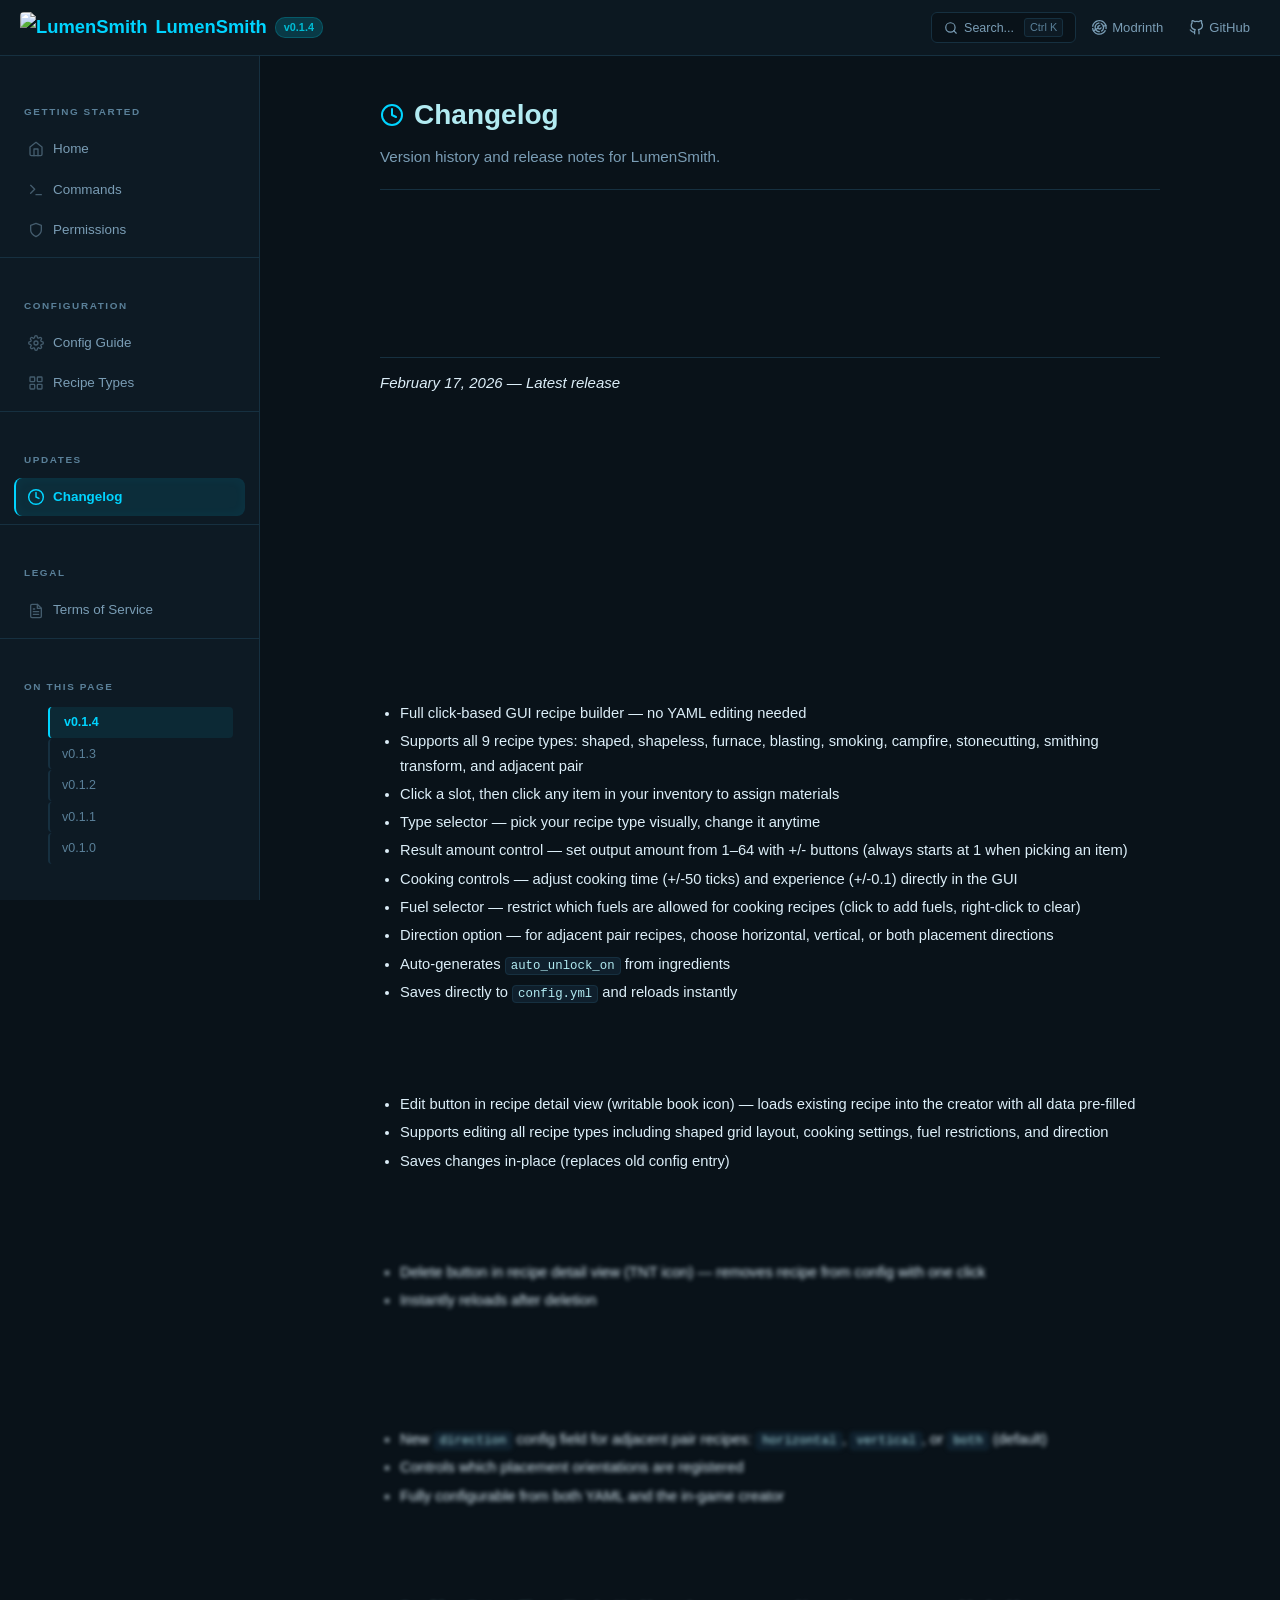
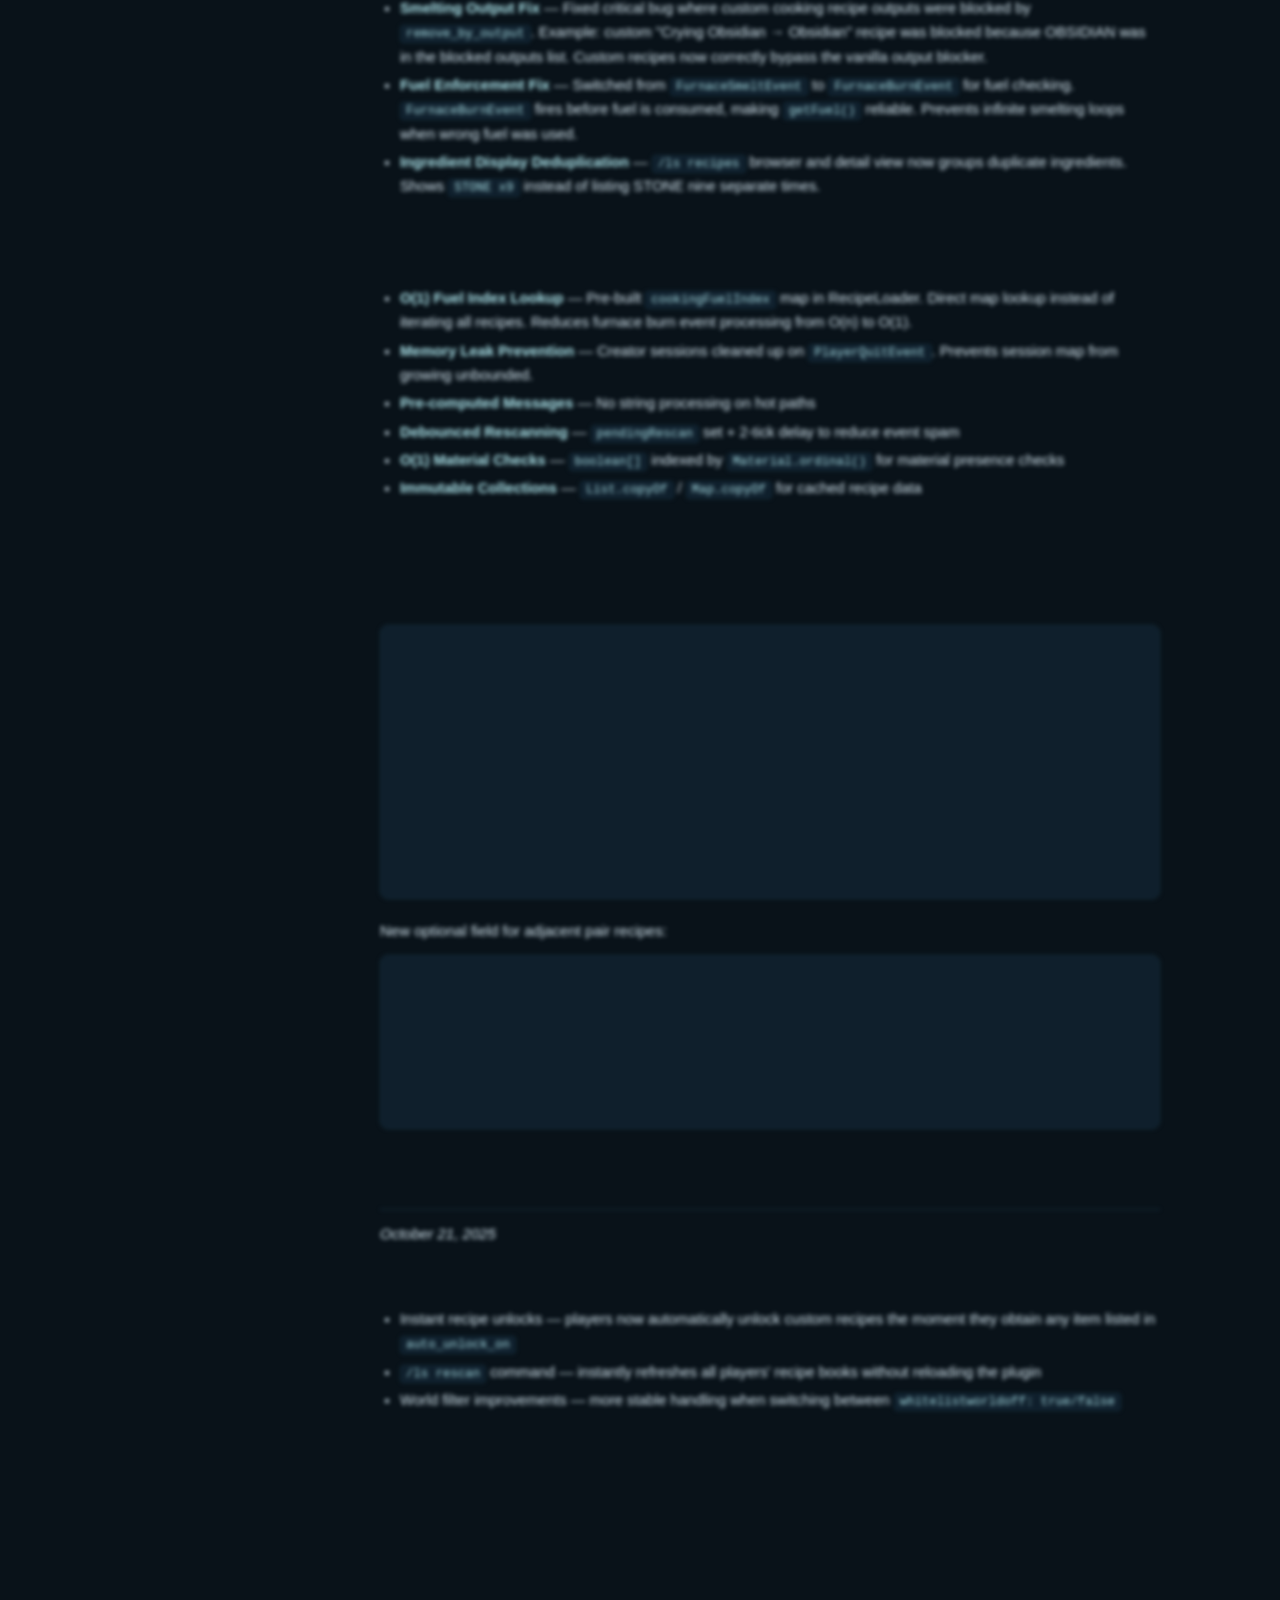
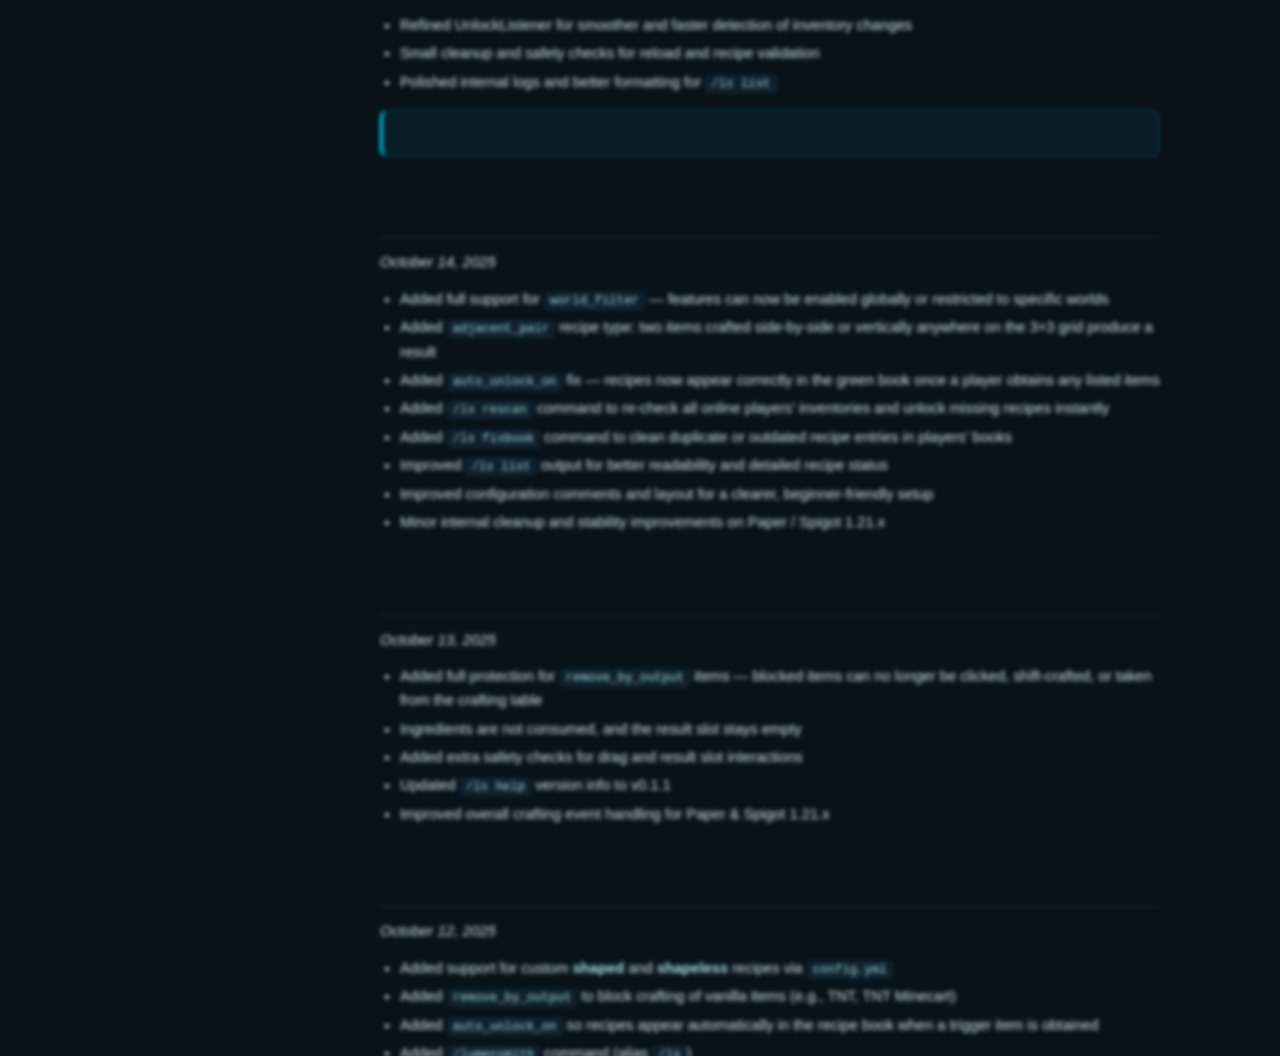
==== commit 7af6e718: "therms" ====
--- a/wiki/changelog.html
+++ b/wiki/changelog.html
@@ -67,6 +67,13 @@
       <a href="changelog.html" class="nav-link active">
         <svg class="icon-svg" viewBox="0 0 24 24"><circle cx="12" cy="12" r="10"/><polyline points="12 6 12 12 16 14"/></svg>
         Changelog
+      </a>
+    </div>
+    <div class="sidebar-section">
+      <h3>Legal</h3>
+      <a href="terms.html" class="nav-link">
+        <svg class="icon-svg" viewBox="0 0 24 24"><path d="M14 2H6a2 2 0 00-2 2v16a2 2 0 002 2h12a2 2 0 002-2V8z"/><polyline points="14 2 14 8 20 8"/><line x1="16" y1="13" x2="8" y2="13"/><line x1="16" y1="17" x2="8" y2="17"/><polyline points="10 9 9 9 8 9"/></svg>
+        Terms of Service
       </a>
     </div>
     <div class="sidebar-section">
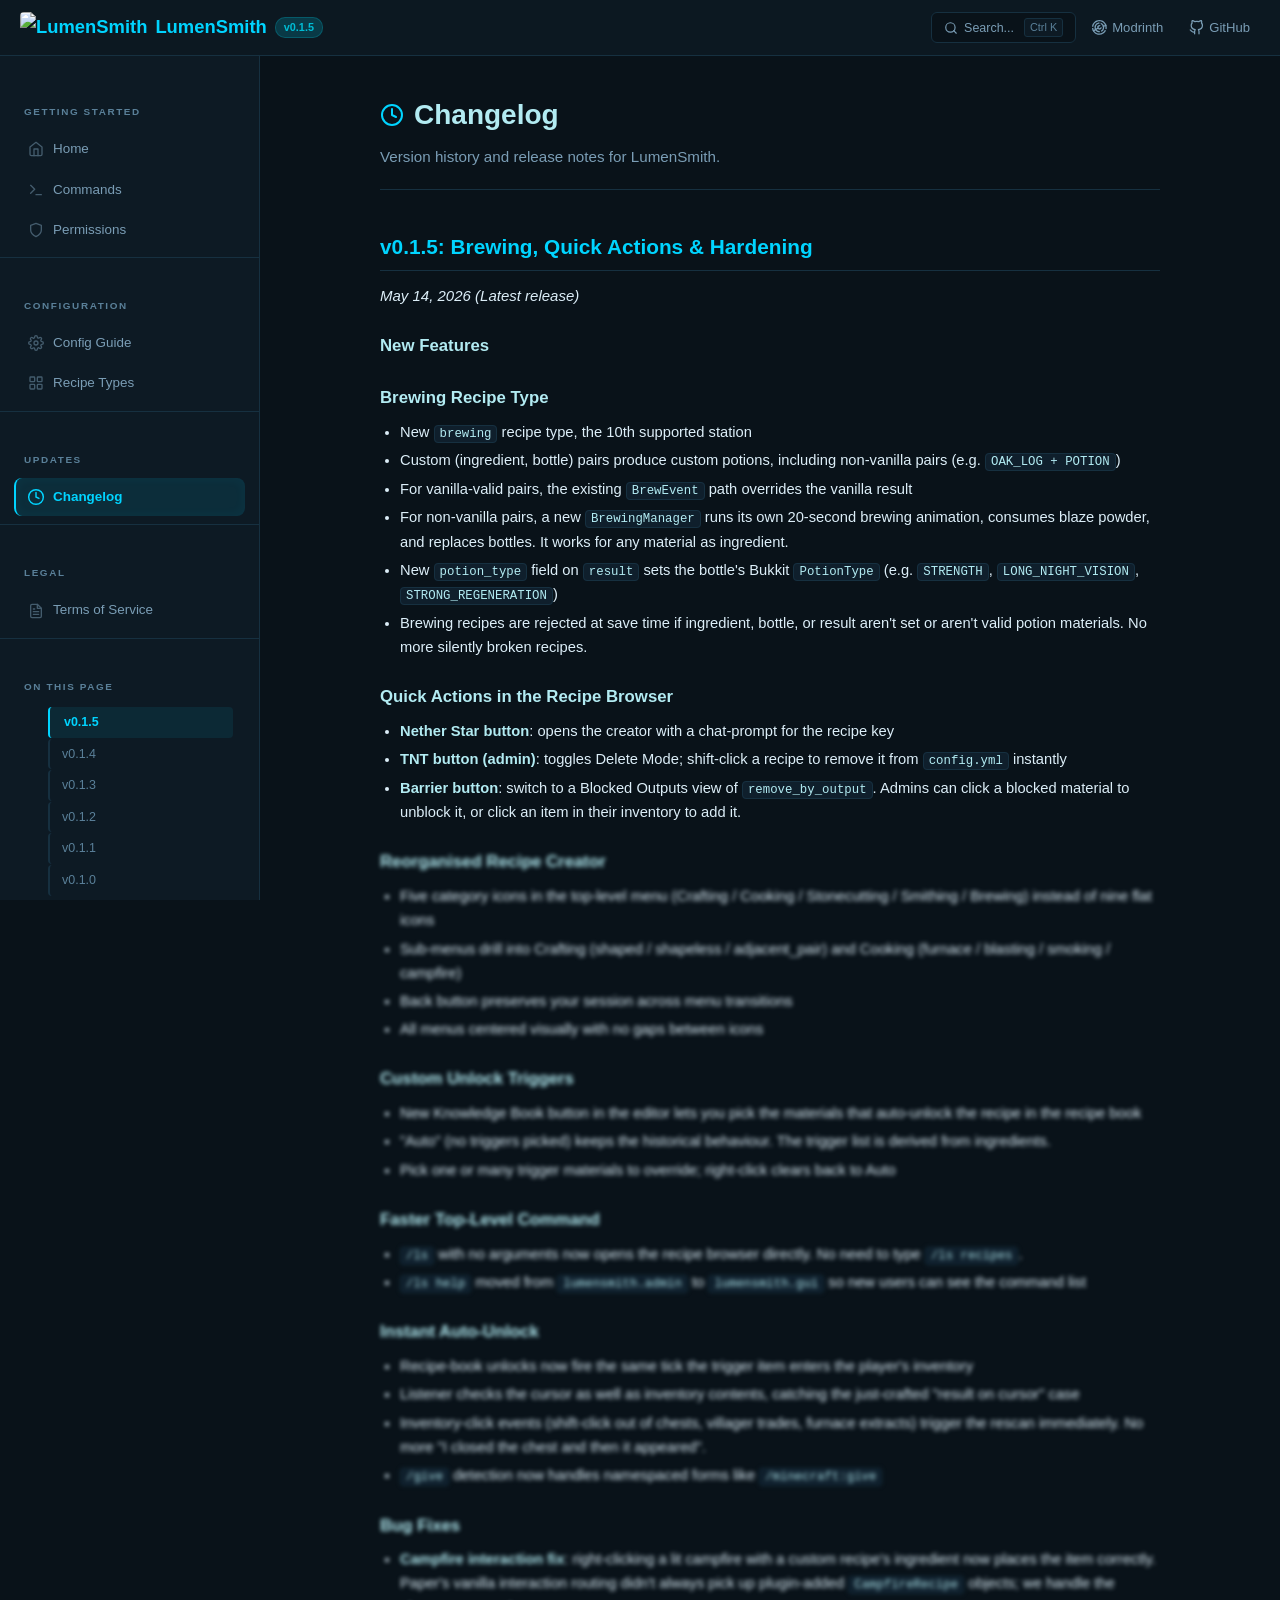
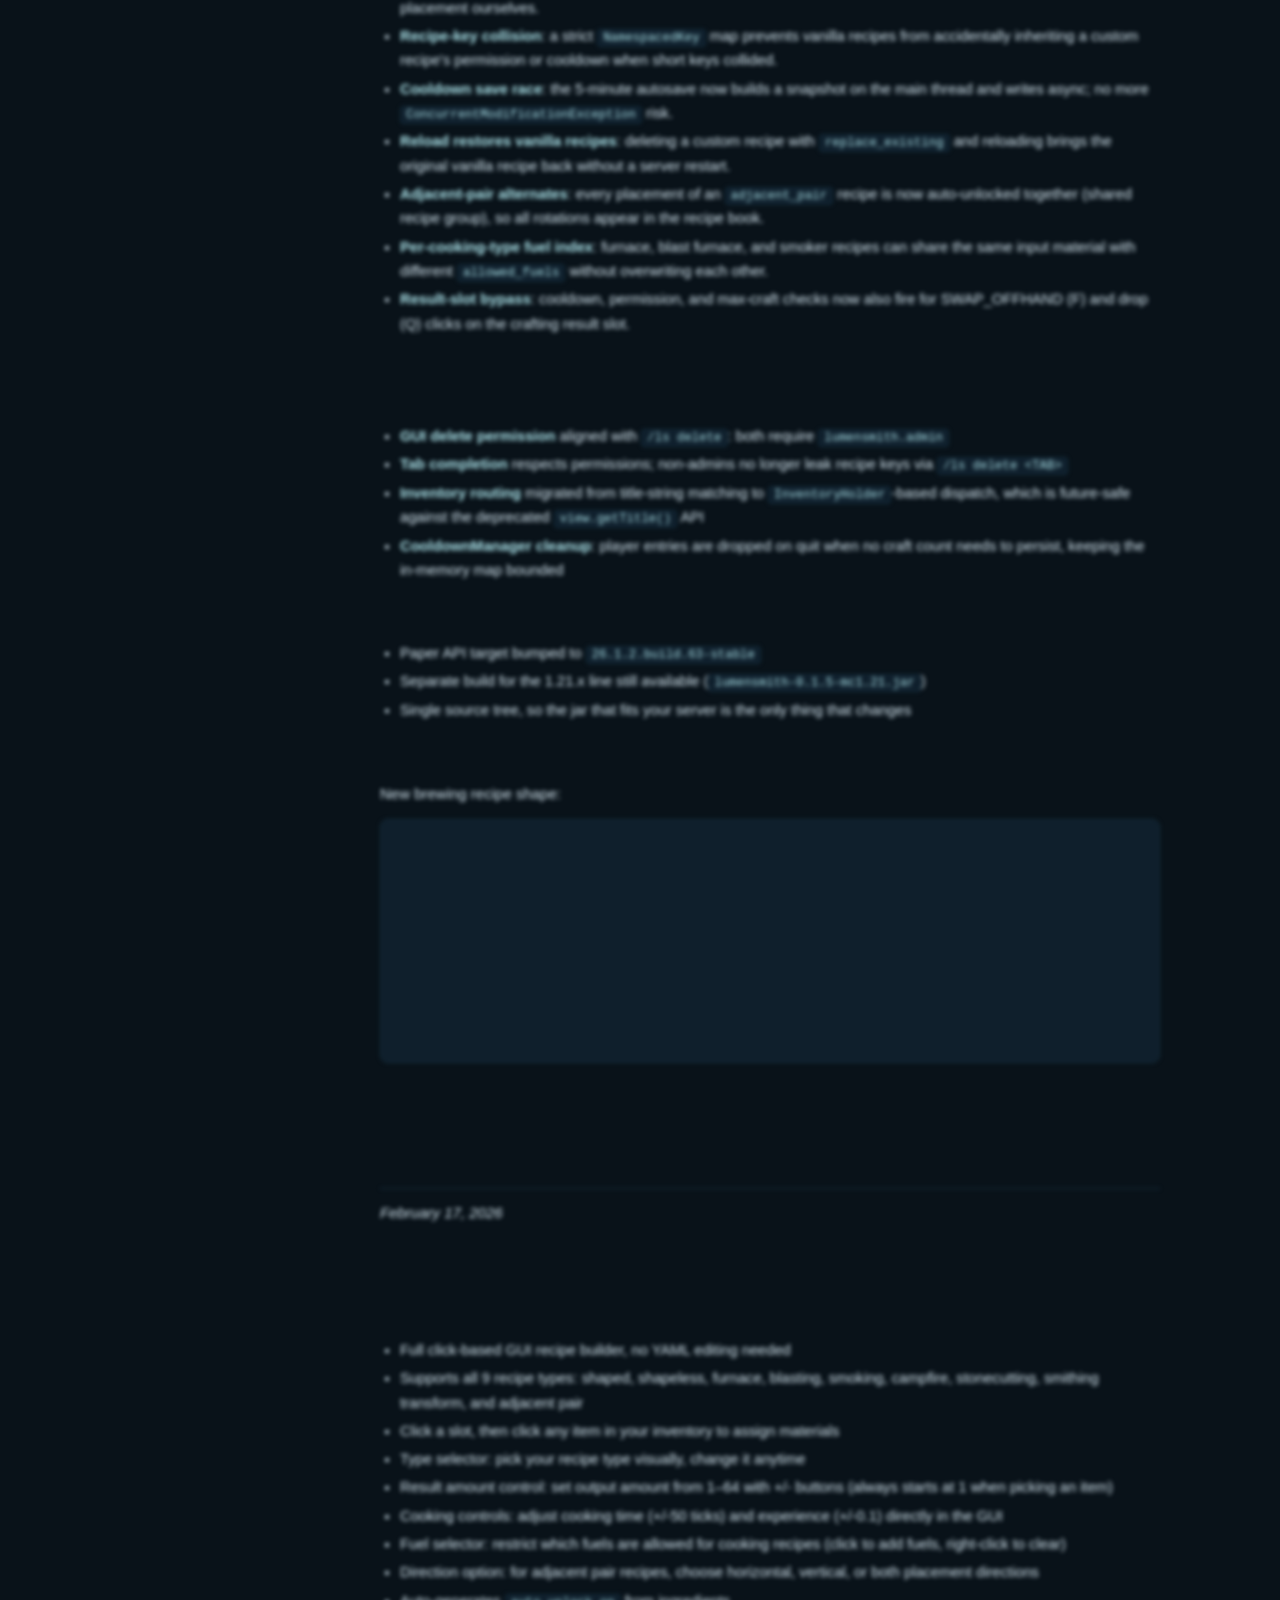
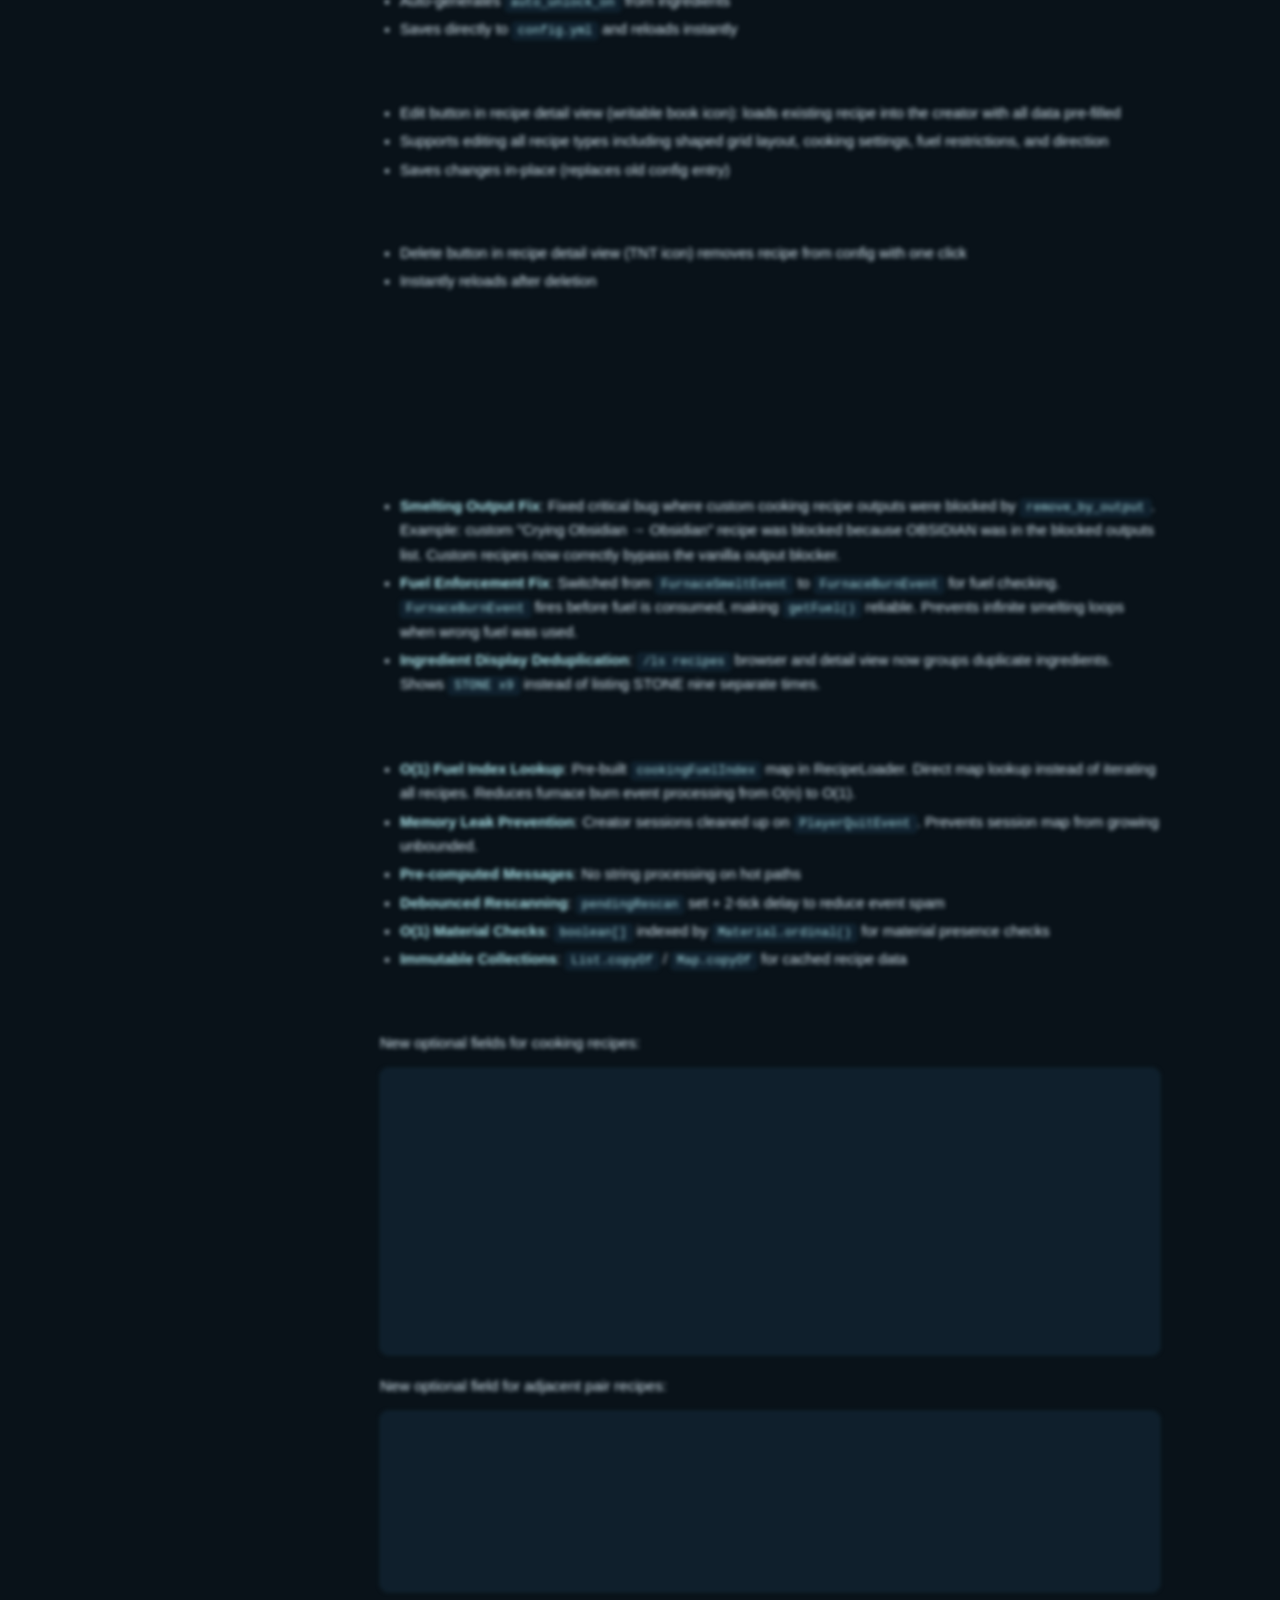
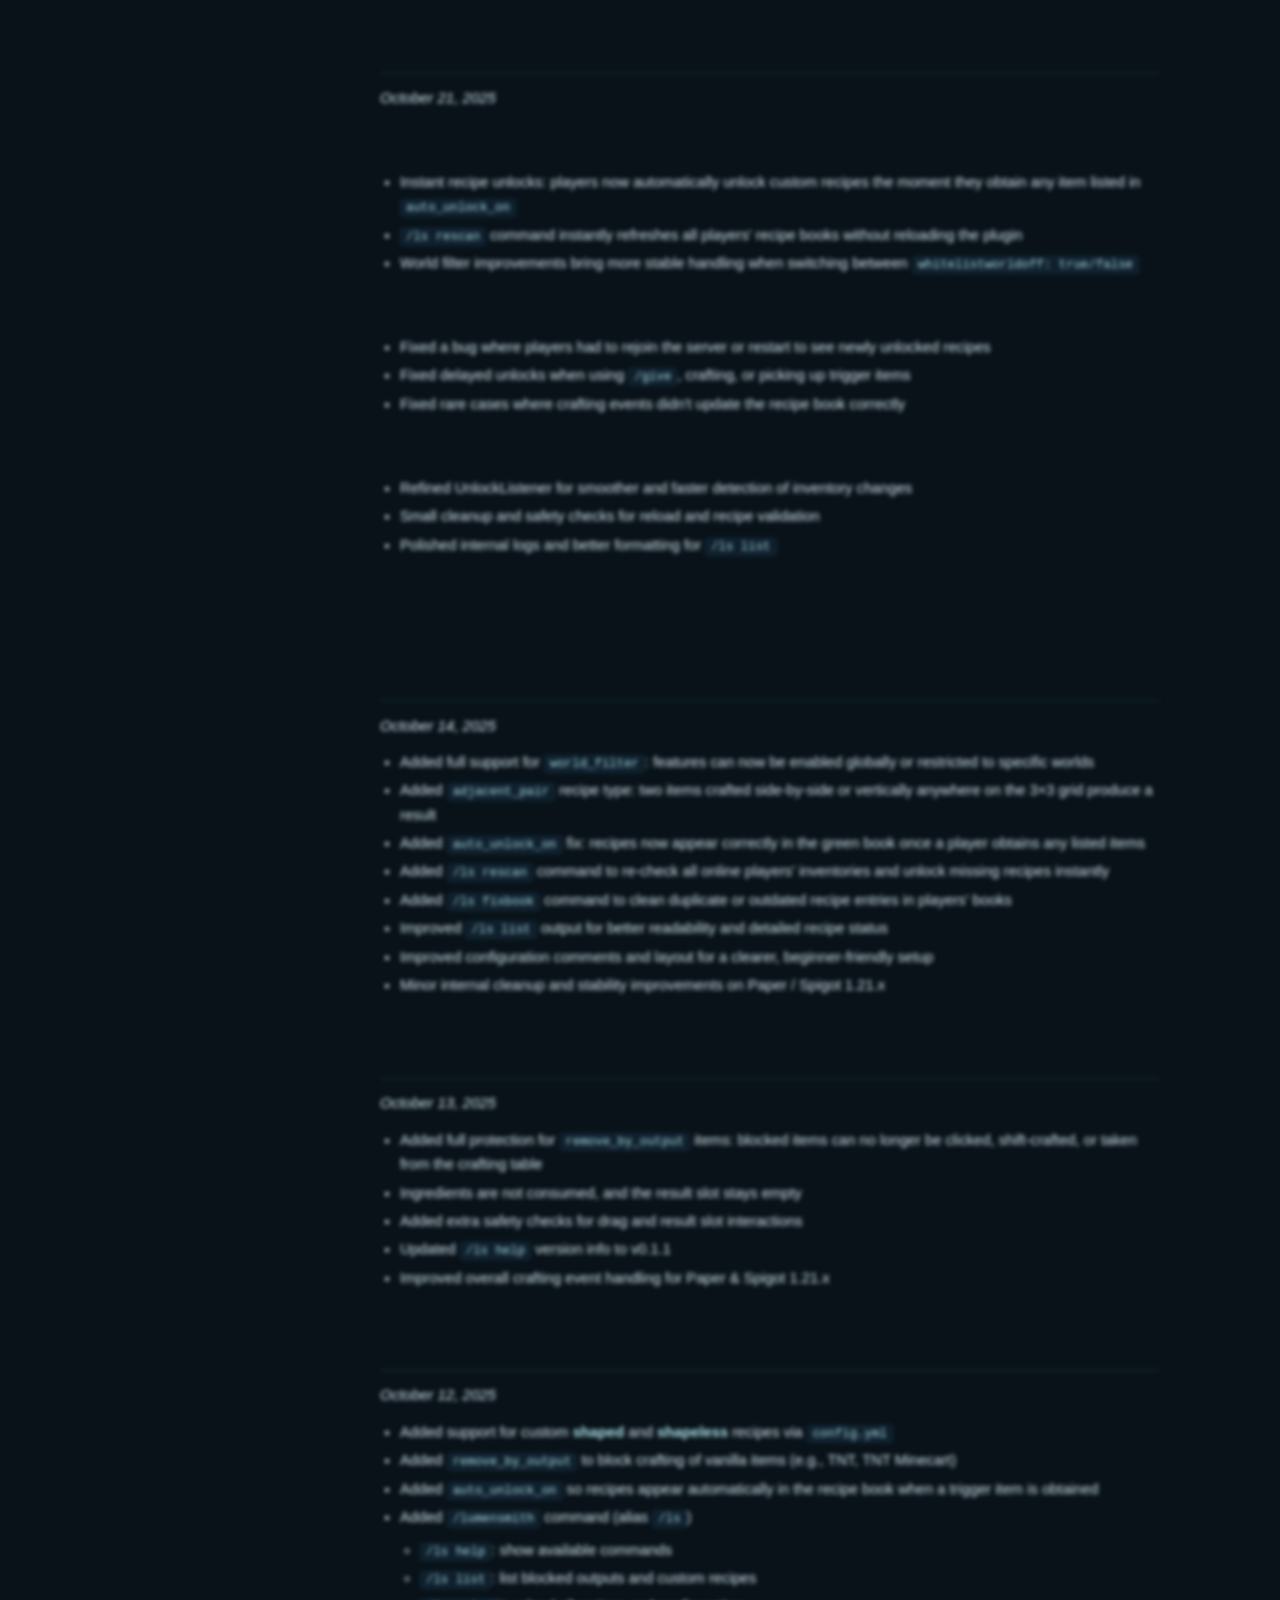
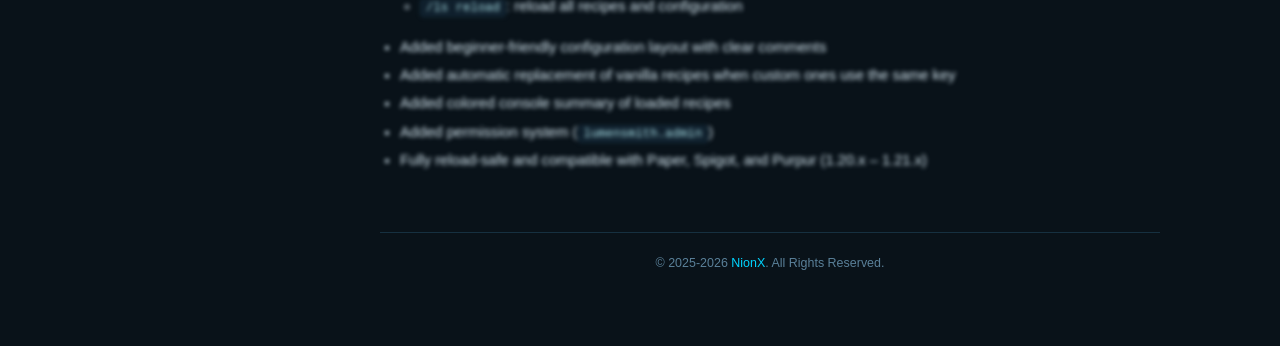
==== commit 5ec1f034: "v0.1.5" ====
--- a/wiki/changelog.html
+++ b/wiki/changelog.html
@@ -6,7 +6,7 @@
   <link rel="icon" type="image/x-icon" href="favo.png">
   <link rel="preconnect" href="https://cdn.modrinth.com" crossorigin>
   <link rel="dns-prefetch" href="https://cdn.modrinth.com">
-  <title>Changelog — LumenSmith Wiki</title>
+  <title>Changelog | LumenSmith Wiki</title>
   <link rel="stylesheet" href="css/style.css">
 </head>
 <body>
@@ -19,7 +19,7 @@
     <a href="index.html" class="logo">
       <img src="https://cdn.modrinth.com/data/B3BY6f3D/94a38963d6765730594aa68eed4b2196b29d982b_96.webp" alt="LumenSmith">
       LumenSmith
-      <span class="version">v0.1.4</span>
+      <span class="version">v0.1.5</span>
     </a>
     <nav class="header-right">
       <a href="https://modrinth.com/plugin/lumensmith" target="_blank" class="header-link">
@@ -79,6 +79,7 @@
     <div class="sidebar-section">
       <h3>On This Page</h3>
       <div class="sidebar-sub">
+        <a href="#v015">v0.1.5</a>
         <a href="#v014">v0.1.4</a>
         <a href="#v013">v0.1.3</a>
         <a href="#v012">v0.1.2</a>
@@ -98,36 +99,128 @@
       <p class="subtitle">Version history and release notes for LumenSmith.</p>
     </div>
 
+    <!-- ═══ v0.1.5 ═══ -->
+    <h2 id="v015">v0.1.5: Brewing, Quick Actions &amp; Hardening</h2>
+    <p><em>May 14, 2026 (Latest release)</em></p>
+
+    <h3>New Features</h3>
+
+    <h3>Brewing Recipe Type</h3>
+    <ul>
+      <li>New <code>brewing</code> recipe type, the 10th supported station</li>
+      <li>Custom (ingredient, bottle) pairs produce custom potions, including non-vanilla pairs (e.g. <code>OAK_LOG + POTION</code>)</li>
+      <li>For vanilla-valid pairs, the existing <code>BrewEvent</code> path overrides the vanilla result</li>
+      <li>For non-vanilla pairs, a new <code>BrewingManager</code> runs its own 20-second brewing animation, consumes blaze powder, and replaces bottles. It works for any material as ingredient.</li>
+      <li>New <code>potion_type</code> field on <code>result</code> sets the bottle's Bukkit <code>PotionType</code> (e.g. <code>STRENGTH</code>, <code>LONG_NIGHT_VISION</code>, <code>STRONG_REGENERATION</code>)</li>
+      <li>Brewing recipes are rejected at save time if ingredient, bottle, or result aren't set or aren't valid potion materials. No more silently broken recipes.</li>
+    </ul>
+
+    <h3>Quick Actions in the Recipe Browser</h3>
+    <ul>
+      <li><strong>Nether Star button</strong>: opens the creator with a chat-prompt for the recipe key</li>
+      <li><strong>TNT button (admin)</strong>: toggles Delete Mode; shift-click a recipe to remove it from <code>config.yml</code> instantly</li>
+      <li><strong>Barrier button</strong>: switch to a Blocked Outputs view of <code>remove_by_output</code>. Admins can click a blocked material to unblock it, or click an item in their inventory to add it.</li>
+    </ul>
+
+    <h3>Reorganised Recipe Creator</h3>
+    <ul>
+      <li>Five category icons in the top-level menu (Crafting / Cooking / Stonecutting / Smithing / Brewing) instead of nine flat icons</li>
+      <li>Sub-menus drill into Crafting (shaped / shapeless / adjacent_pair) and Cooking (furnace / blasting / smoking / campfire)</li>
+      <li>Back button preserves your session across menu transitions</li>
+      <li>All menus centered visually with no gaps between icons</li>
+    </ul>
+
+    <h3>Custom Unlock Triggers</h3>
+    <ul>
+      <li>New Knowledge Book button in the editor lets you pick the materials that auto-unlock the recipe in the recipe book</li>
+      <li>"Auto" (no triggers picked) keeps the historical behaviour. The trigger list is derived from ingredients.</li>
+      <li>Pick one or many trigger materials to override; right-click clears back to Auto</li>
+    </ul>
+
+    <h3>Faster Top-Level Command</h3>
+    <ul>
+      <li><code>/ls</code> with no arguments now opens the recipe browser directly. No need to type <code>/ls recipes</code>.</li>
+      <li><code>/ls help</code> moved from <code>lumensmith.admin</code> to <code>lumensmith.gui</code> so new users can see the command list</li>
+    </ul>
+
+    <h3>Instant Auto-Unlock</h3>
+    <ul>
+      <li>Recipe-book unlocks now fire the same tick the trigger item enters the player's inventory</li>
+      <li>Listener checks the cursor as well as inventory contents, catching the just-crafted "result on cursor" case</li>
+      <li>Inventory-click events (shift-click out of chests, villager trades, furnace extracts) trigger the rescan immediately. No more "I closed the chest and then it appeared".</li>
+      <li><code>/give</code> detection now handles namespaced forms like <code>/minecraft:give</code></li>
+    </ul>
+
+    <h3>Bug Fixes</h3>
+    <ul>
+      <li><strong>Campfire interaction fix</strong>: right-clicking a lit campfire with a custom recipe's ingredient now places the item correctly. Paper's vanilla interaction routing didn't always pick up plugin-added <code>CampfireRecipe</code> objects; we handle the placement ourselves.</li>
+      <li><strong>Recipe-key collision</strong>: a strict <code>NamespacedKey</code> map prevents vanilla recipes from accidentally inheriting a custom recipe's permission or cooldown when short keys collided.</li>
+      <li><strong>Cooldown save race</strong>: the 5-minute autosave now builds a snapshot on the main thread and writes async; no more <code>ConcurrentModificationException</code> risk.</li>
+      <li><strong>Reload restores vanilla recipes</strong>: deleting a custom recipe with <code>replace_existing</code> and reloading brings the original vanilla recipe back without a server restart.</li>
+      <li><strong>Adjacent-pair alternates</strong>: every placement of an <code>adjacent_pair</code> recipe is now auto-unlocked together (shared recipe group), so all rotations appear in the recipe book.</li>
+      <li><strong>Per-cooking-type fuel index</strong>: furnace, blast furnace, and smoker recipes can share the same input material with different <code>allowed_fuels</code> without overwriting each other.</li>
+      <li><strong>Result-slot bypass</strong>: cooldown, permission, and max-craft checks now also fire for SWAP_OFFHAND (F) and drop (Q) clicks on the crafting result slot.</li>
+    </ul>
+
+    <h3>Security Hardening</h3>
+    <ul>
+      <li><strong>GUI delete permission</strong> aligned with <code>/ls delete</code>: both require <code>lumensmith.admin</code></li>
+      <li><strong>Tab completion</strong> respects permissions; non-admins no longer leak recipe keys via <code>/ls delete &lt;TAB&gt;</code></li>
+      <li><strong>Inventory routing</strong> migrated from title-string matching to <code>InventoryHolder</code>-based dispatch, which is future-safe against the deprecated <code>view.getTitle()</code> API</li>
+      <li><strong>CooldownManager cleanup</strong>: player entries are dropped on quit when no craft count needs to persist, keeping the in-memory map bounded</li>
+    </ul>
+
+    <h3>Compatibility</h3>
+    <ul>
+      <li>Paper API target bumped to <code>26.1.2.build.63-stable</code></li>
+      <li>Separate build for the 1.21.x line still available (<code>lumensmith-0.1.5-mc1.21.jar</code>)</li>
+      <li>Single source tree, so the jar that fits your server is the only thing that changes</li>
+    </ul>
+
+    <h3>Config Changes</h3>
+    <p>New brewing recipe shape:</p>
+    <pre><code>custom_recipes:
+  - key: "speed_brew"
+    type: "brewing"
+    ingredient: "SUGAR"           # top brewing-stand slot
+    input: "POTION"               # POTION / SPLASH_POTION / LINGERING_POTION
+    result:
+      item: "POTION"
+      potion_type: "SWIFTNESS"    # any Bukkit PotionType
+      name: "&amp;bSwift Brew"
+    auto_unlock_on: ["SUGAR"]</code></pre>
+    <p>Wiki link added to the top of <code>config.yml</code> as a comment for new installs.</p>
+
     <!-- ═══ v0.1.4 ═══ -->
-    <h2 id="v014">v0.1.4 &mdash; Major Update</h2>
-    <p><em>February 17, 2026 &mdash; Latest release</em></p>
+    <h2 id="v014">v0.1.4: Major Update</h2>
+    <p><em>February 17, 2026</em></p>
 
     <h3>New Features</h3>
 
     <h3>In-Game Recipe Creator (<code>/ls create &lt;key&gt;</code>)</h3>
     <ul>
-      <li>Full click-based GUI recipe builder &mdash; no YAML editing needed</li>
+      <li>Full click-based GUI recipe builder, no YAML editing needed</li>
       <li>Supports all 9 recipe types: shaped, shapeless, furnace, blasting, smoking, campfire, stonecutting, smithing transform, and adjacent pair</li>
       <li>Click a slot, then click any item in your inventory to assign materials</li>
-      <li>Type selector &mdash; pick your recipe type visually, change it anytime</li>
-      <li>Result amount control &mdash; set output amount from 1&ndash;64 with +/- buttons (always starts at 1 when picking an item)</li>
-      <li>Cooking controls &mdash; adjust cooking time (+/-50 ticks) and experience (+/-0.1) directly in the GUI</li>
-      <li>Fuel selector &mdash; restrict which fuels are allowed for cooking recipes (click to add fuels, right-click to clear)</li>
-      <li>Direction option &mdash; for adjacent pair recipes, choose horizontal, vertical, or both placement directions</li>
+      <li>Type selector: pick your recipe type visually, change it anytime</li>
+      <li>Result amount control: set output amount from 1&ndash;64 with +/- buttons (always starts at 1 when picking an item)</li>
+      <li>Cooking controls: adjust cooking time (+/-50 ticks) and experience (+/-0.1) directly in the GUI</li>
+      <li>Fuel selector: restrict which fuels are allowed for cooking recipes (click to add fuels, right-click to clear)</li>
+      <li>Direction option: for adjacent pair recipes, choose horizontal, vertical, or both placement directions</li>
       <li>Auto-generates <code>auto_unlock_on</code> from ingredients</li>
       <li>Saves directly to <code>config.yml</code> and reloads instantly</li>
     </ul>
 
     <h3>Recipe Editing</h3>
     <ul>
-      <li>Edit button in recipe detail view (writable book icon) &mdash; loads existing recipe into the creator with all data pre-filled</li>
+      <li>Edit button in recipe detail view (writable book icon): loads existing recipe into the creator with all data pre-filled</li>
       <li>Supports editing all recipe types including shaped grid layout, cooking settings, fuel restrictions, and direction</li>
       <li>Saves changes in-place (replaces old config entry)</li>
     </ul>
 
     <h3>Recipe Deletion</h3>
     <ul>
-      <li>Delete button in recipe detail view (TNT icon) &mdash; removes recipe from config with one click</li>
+      <li>Delete button in recipe detail view (TNT icon) removes recipe from config with one click</li>
       <li>Instantly reloads after deletion</li>
     </ul>
 
@@ -140,19 +233,19 @@
 
     <h3>Bug Fixes</h3>
     <ul>
-      <li><strong>Smelting Output Fix</strong> &mdash; Fixed critical bug where custom cooking recipe outputs were blocked by <code>remove_by_output</code>. Example: custom "Crying Obsidian &rarr; Obsidian" recipe was blocked because OBSIDIAN was in the blocked outputs list. Custom recipes now correctly bypass the vanilla output blocker.</li>
-      <li><strong>Fuel Enforcement Fix</strong> &mdash; Switched from <code>FurnaceSmeltEvent</code> to <code>FurnaceBurnEvent</code> for fuel checking. <code>FurnaceBurnEvent</code> fires before fuel is consumed, making <code>getFuel()</code> reliable. Prevents infinite smelting loops when wrong fuel was used.</li>
-      <li><strong>Ingredient Display Deduplication</strong> &mdash; <code>/ls recipes</code> browser and detail view now groups duplicate ingredients. Shows <code>STONE x9</code> instead of listing STONE nine separate times.</li>
+      <li><strong>Smelting Output Fix</strong>: Fixed critical bug where custom cooking recipe outputs were blocked by <code>remove_by_output</code>. Example: custom "Crying Obsidian &rarr; Obsidian" recipe was blocked because OBSIDIAN was in the blocked outputs list. Custom recipes now correctly bypass the vanilla output blocker.</li>
+      <li><strong>Fuel Enforcement Fix</strong>: Switched from <code>FurnaceSmeltEvent</code> to <code>FurnaceBurnEvent</code> for fuel checking. <code>FurnaceBurnEvent</code> fires before fuel is consumed, making <code>getFuel()</code> reliable. Prevents infinite smelting loops when wrong fuel was used.</li>
+      <li><strong>Ingredient Display Deduplication</strong>: <code>/ls recipes</code> browser and detail view now groups duplicate ingredients. Shows <code>STONE x9</code> instead of listing STONE nine separate times.</li>
     </ul>
 
     <h3>Performance Optimizations</h3>
     <ul>
-      <li><strong>O(1) Fuel Index Lookup</strong> &mdash; Pre-built <code>cookingFuelIndex</code> map in RecipeLoader. Direct map lookup instead of iterating all recipes. Reduces furnace burn event processing from O(n) to O(1).</li>
-      <li><strong>Memory Leak Prevention</strong> &mdash; Creator sessions cleaned up on <code>PlayerQuitEvent</code>. Prevents session map from growing unbounded.</li>
-      <li><strong>Pre-computed Messages</strong> &mdash; No string processing on hot paths</li>
-      <li><strong>Debounced Rescanning</strong> &mdash; <code>pendingRescan</code> set + 2-tick delay to reduce event spam</li>
-      <li><strong>O(1) Material Checks</strong> &mdash; <code>boolean[]</code> indexed by <code>Material.ordinal()</code> for material presence checks</li>
-      <li><strong>Immutable Collections</strong> &mdash; <code>List.copyOf</code> / <code>Map.copyOf</code> for cached recipe data</li>
+      <li><strong>O(1) Fuel Index Lookup</strong>: Pre-built <code>cookingFuelIndex</code> map in RecipeLoader. Direct map lookup instead of iterating all recipes. Reduces furnace burn event processing from O(n) to O(1).</li>
+      <li><strong>Memory Leak Prevention</strong>: Creator sessions cleaned up on <code>PlayerQuitEvent</code>. Prevents session map from growing unbounded.</li>
+      <li><strong>Pre-computed Messages</strong>: No string processing on hot paths</li>
+      <li><strong>Debounced Rescanning</strong>: <code>pendingRescan</code> set + 2-tick delay to reduce event spam</li>
+      <li><strong>O(1) Material Checks</strong>: <code>boolean[]</code> indexed by <code>Material.ordinal()</code> for material presence checks</li>
+      <li><strong>Immutable Collections</strong>: <code>List.copyOf</code> / <code>Map.copyOf</code> for cached recipe data</li>
     </ul>
 
     <h3>Config Changes</h3>
@@ -184,9 +277,9 @@
 
     <h3>Added</h3>
     <ul>
-      <li>Instant recipe unlocks &mdash; players now automatically unlock custom recipes the moment they obtain any item listed in <code>auto_unlock_on</code></li>
-      <li><code>/ls rescan</code> command &mdash; instantly refreshes all players' recipe books without reloading the plugin</li>
-      <li>World filter improvements &mdash; more stable handling when switching between <code>whitelistworldoff: true/false</code></li>
+      <li>Instant recipe unlocks: players now automatically unlock custom recipes the moment they obtain any item listed in <code>auto_unlock_on</code></li>
+      <li><code>/ls rescan</code> command instantly refreshes all players' recipe books without reloading the plugin</li>
+      <li>World filter improvements bring more stable handling when switching between <code>whitelistworldoff: true/false</code></li>
     </ul>
 
     <h3>Fixed</h3>
@@ -205,16 +298,16 @@
 
     <div class="info-box note">
       <svg class="icon-svg" viewBox="0 0 24 24"><circle cx="12" cy="12" r="10"/><line x1="12" y1="16" x2="12" y2="12"/><line x1="12" y1="8" x2="12.01" y2="8"/></svg>
-      <span>This version focused entirely on real-time recipe unlocking and smoother gameplay &mdash; no more relogs, no restarts.</span>
+      <span>This version focused entirely on real-time recipe unlocking and smoother gameplay. No more relogs, no restarts.</span>
     </div>
 
     <!-- ═══ v0.1.2 ═══ -->
     <h2 id="v012">v0.1.2</h2>
     <p><em>October 14, 2025</em></p>
     <ul>
-      <li>Added full support for <code>world_filter</code> &mdash; features can now be enabled globally or restricted to specific worlds</li>
+      <li>Added full support for <code>world_filter</code>: features can now be enabled globally or restricted to specific worlds</li>
       <li>Added <code>adjacent_pair</code> recipe type: two items crafted side-by-side or vertically anywhere on the 3&times;3 grid produce a result</li>
-      <li>Added <code>auto_unlock_on</code> fix &mdash; recipes now appear correctly in the green book once a player obtains any listed items</li>
+      <li>Added <code>auto_unlock_on</code> fix: recipes now appear correctly in the green book once a player obtains any listed items</li>
       <li>Added <code>/ls rescan</code> command to re-check all online players' inventories and unlock missing recipes instantly</li>
       <li>Added <code>/ls fixbook</code> command to clean duplicate or outdated recipe entries in players' books</li>
       <li>Improved <code>/ls list</code> output for better readability and detailed recipe status</li>
@@ -226,7 +319,7 @@
     <h2 id="v011">v0.1.1</h2>
     <p><em>October 13, 2025</em></p>
     <ul>
-      <li>Added full protection for <code>remove_by_output</code> items &mdash; blocked items can no longer be clicked, shift-crafted, or taken from the crafting table</li>
+      <li>Added full protection for <code>remove_by_output</code> items: blocked items can no longer be clicked, shift-crafted, or taken from the crafting table</li>
       <li>Ingredients are not consumed, and the result slot stays empty</li>
       <li>Added extra safety checks for drag and result slot interactions</li>
       <li>Updated <code>/ls help</code> version info to v0.1.1</li>
@@ -234,7 +327,7 @@
     </ul>
 
     <!-- ═══ v0.1.0 ═══ -->
-    <h2 id="v010">v0.1.0 &mdash; Initial Release</h2>
+    <h2 id="v010">v0.1.0: Initial Release</h2>
     <p><em>October 12, 2025</em></p>
     <ul>
       <li>Added support for custom <strong>shaped</strong> and <strong>shapeless</strong> recipes via <code>config.yml</code></li>
@@ -242,9 +335,9 @@
       <li>Added <code>auto_unlock_on</code> so recipes appear automatically in the recipe book when a trigger item is obtained</li>
       <li>Added <code>/lumensmith</code> command (alias <code>/ls</code>)
         <ul>
-          <li><code>/ls help</code> &mdash; show available commands</li>
-          <li><code>/ls list</code> &mdash; list blocked outputs and custom recipes</li>
-          <li><code>/ls reload</code> &mdash; reload all recipes and configuration</li>
+          <li><code>/ls help</code>: show available commands</li>
+          <li><code>/ls list</code>: list blocked outputs and custom recipes</li>
+          <li><code>/ls reload</code>: reload all recipes and configuration</li>
         </ul>
       </li>
       <li>Added beginner-friendly configuration layout with clear comments</li>
@@ -255,7 +348,7 @@
     </ul>
 
     <footer class="site-footer">
-      &copy; 2025-2026 <a href="https://github.com/nionx01" target="_blank" rel="noopener noreferrer">NionX</a> &mdash; All Rights Reserved
+      &copy; 2025-2026 <a href="https://github.com/nionx01" target="_blank" rel="noopener noreferrer">NionX</a>. All Rights Reserved.
     </footer>
   </main>
 
--- a/wiki/css/style.css
+++ b/wiki/css/style.css
@@ -1,5 +1,5 @@
 /* ═══════════════════════════════════════════════════════════════
-   LumenSmith Wiki — GitHub Pages Stylesheet
+   LumenSmith Wiki, GitHub Pages Stylesheet
    Professional documentation theme (cyan / teal / ice-blue)
    Enhanced with animations, mobile support & smooth interactions
    ═══════════════════════════════════════════════════════════════ */
@@ -140,7 +140,7 @@
   filter: blur(0);
 }
 
-/* Fast scroll — skip animations, snap instantly */
+/* Fast scroll: skip animations, snap instantly */
 .fast-scroll .reveal,
 .fast-scroll .reveal.visible,
 .fast-scroll .reveal-stagger > *,
@@ -319,7 +319,7 @@
   z-index: 1;
 }
 
-/* Sliding hover pill — absolutely-positioned highlight that glides between items */
+/* Sliding hover pill: absolutely-positioned highlight that glides between items */
 .sidebar-hover-pill {
   position: absolute;
   left: 14px;
@@ -818,6 +818,8 @@
 
 .screenshot-grid img {
   width: 100%;
+  aspect-ratio: 4 / 3;
+  object-fit: cover;
   border: 1px solid var(--border);
   border-radius: 8px;
   transition: border-color .3s, transform .4s var(--ease-out-expo), box-shadow .3s;
@@ -976,7 +978,7 @@
 }
 
 @media (max-width: 768px) {
-  /* Header stays on top of everything — sidebar slides under it */
+  /* Header stays on top of everything; sidebar slides under it */
   .site-header {
     z-index: 300;
     background: var(--bg-card);
@@ -1072,7 +1074,7 @@
   .quick-link:hover { transform: none; }
 }
 
-/* ---------- Below-fold paint skip — browser skips rendering until near viewport ---------- */
+/* ---------- Below-fold paint skip: browser skips rendering until near viewport ---------- */
 .main h2, .main h3, .main pre, .main table,
 .main .info-box, .main .screenshot-grid {
   content-visibility: auto;
@@ -1104,7 +1106,7 @@
 ::-webkit-scrollbar-thumb { background: var(--border); border-radius: 3px; }
 ::-webkit-scrollbar-thumb:hover { background: var(--dark-teal); }
 
-/* Sidebar scrollbar — always visible so user knows it scrolls */
+/* Sidebar scrollbar: always visible so user knows it scrolls */
 .sidebar::-webkit-scrollbar { width: 4px; }
 .sidebar::-webkit-scrollbar-track { background: rgba(0, 0, 0, 0.1); }
 .sidebar::-webkit-scrollbar-thumb { background: var(--border-lt); border-radius: 2px; }
